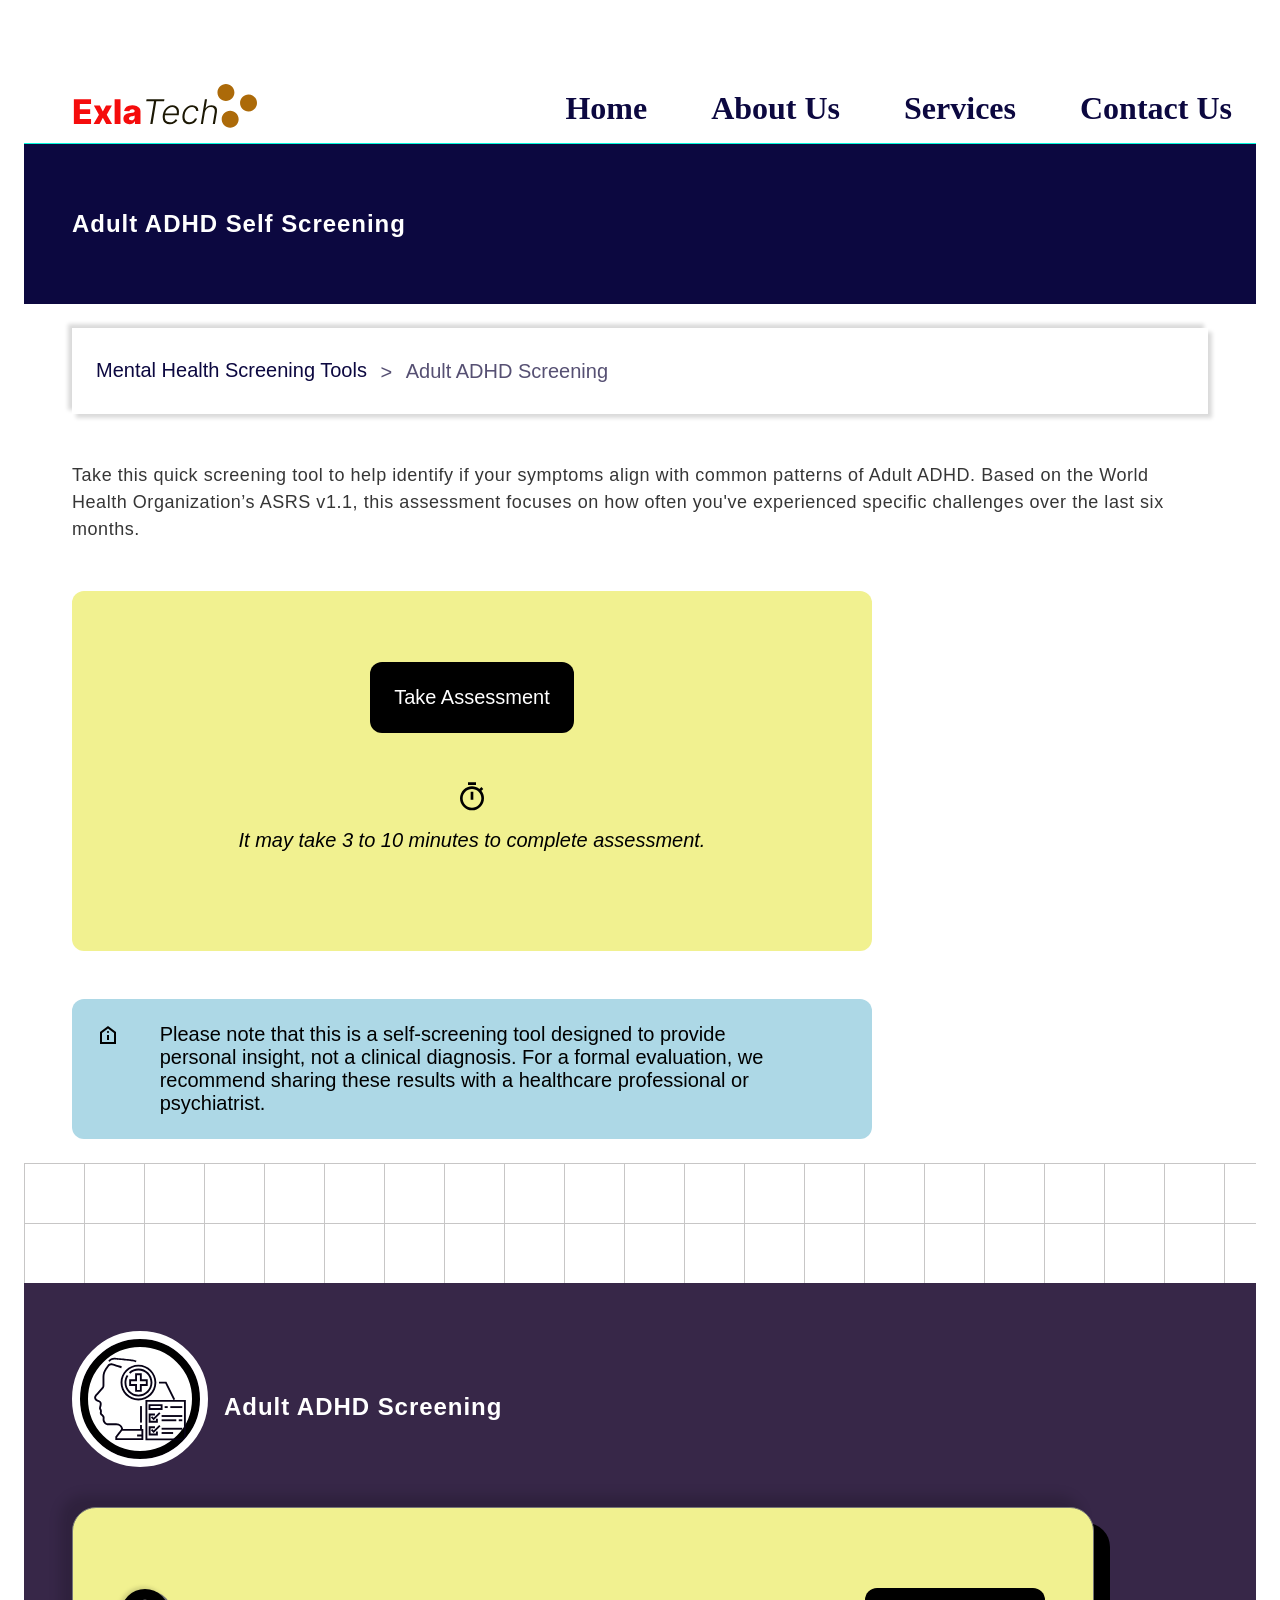
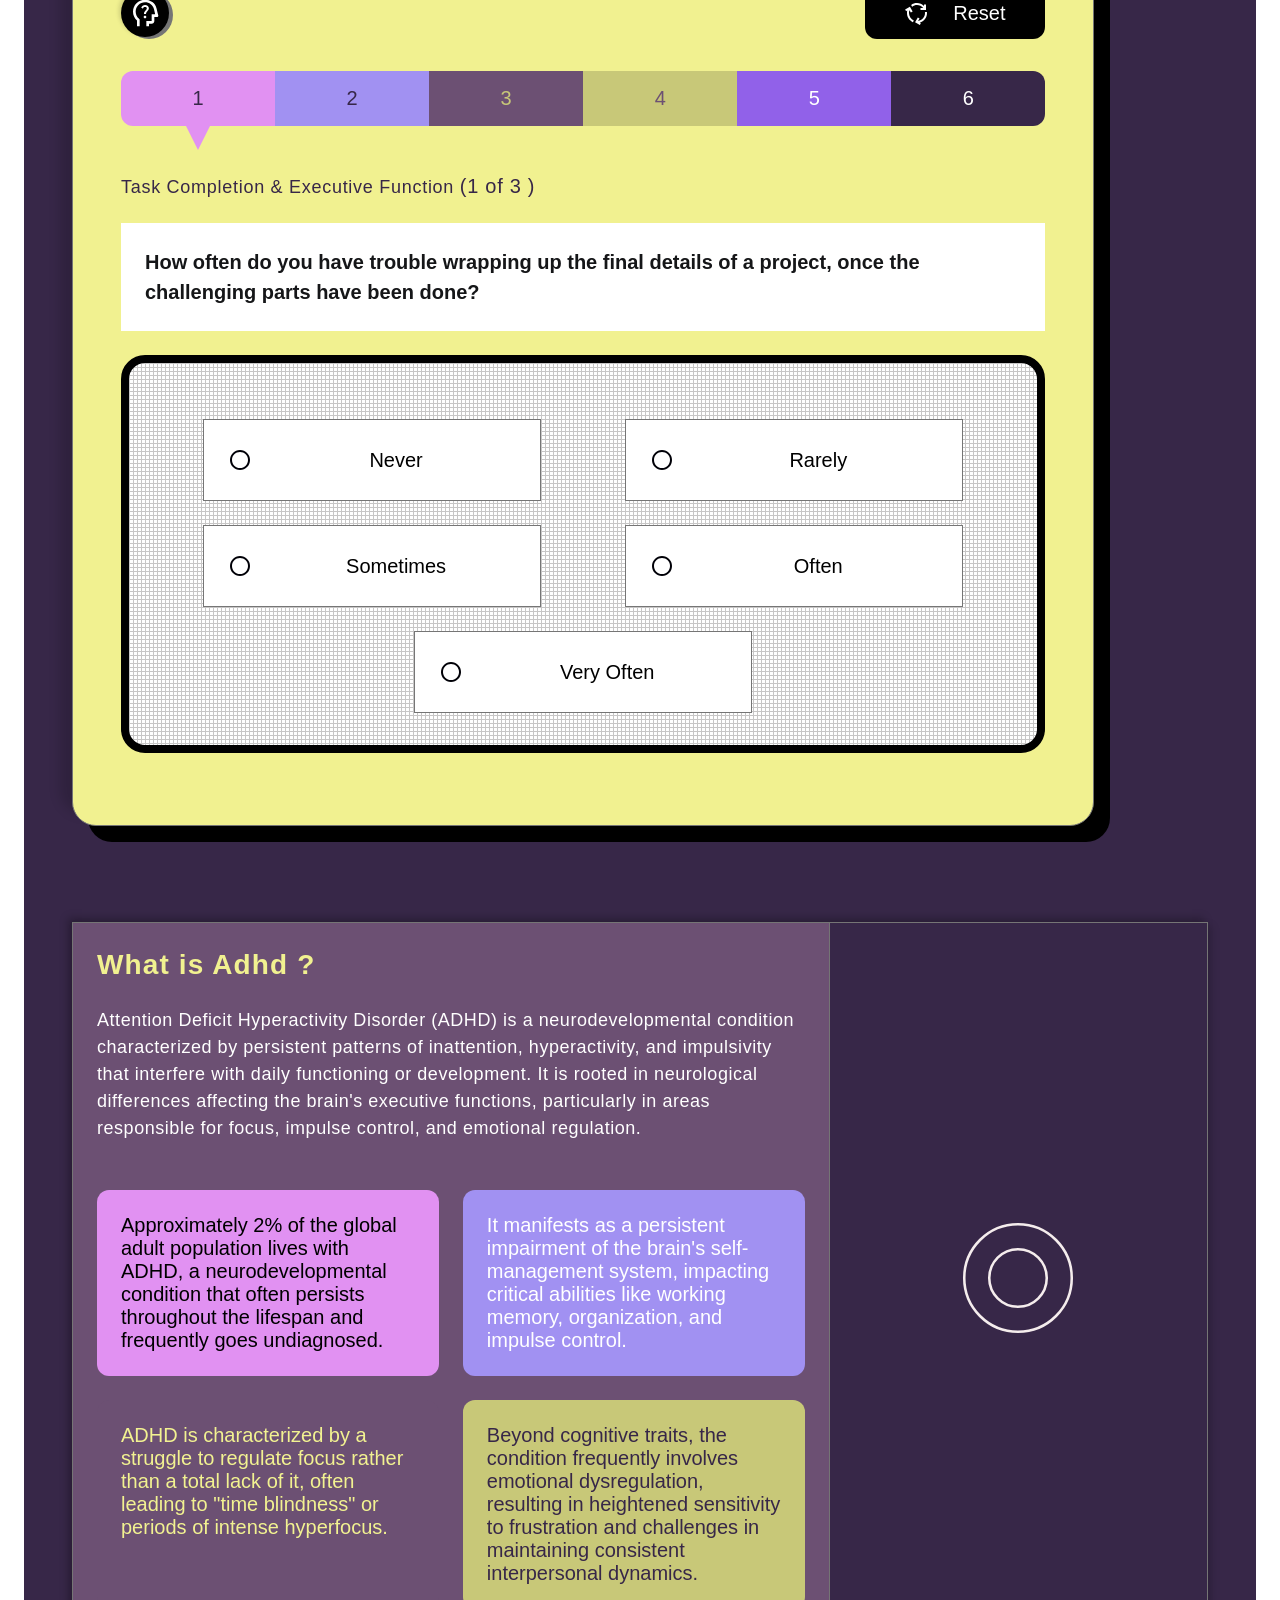
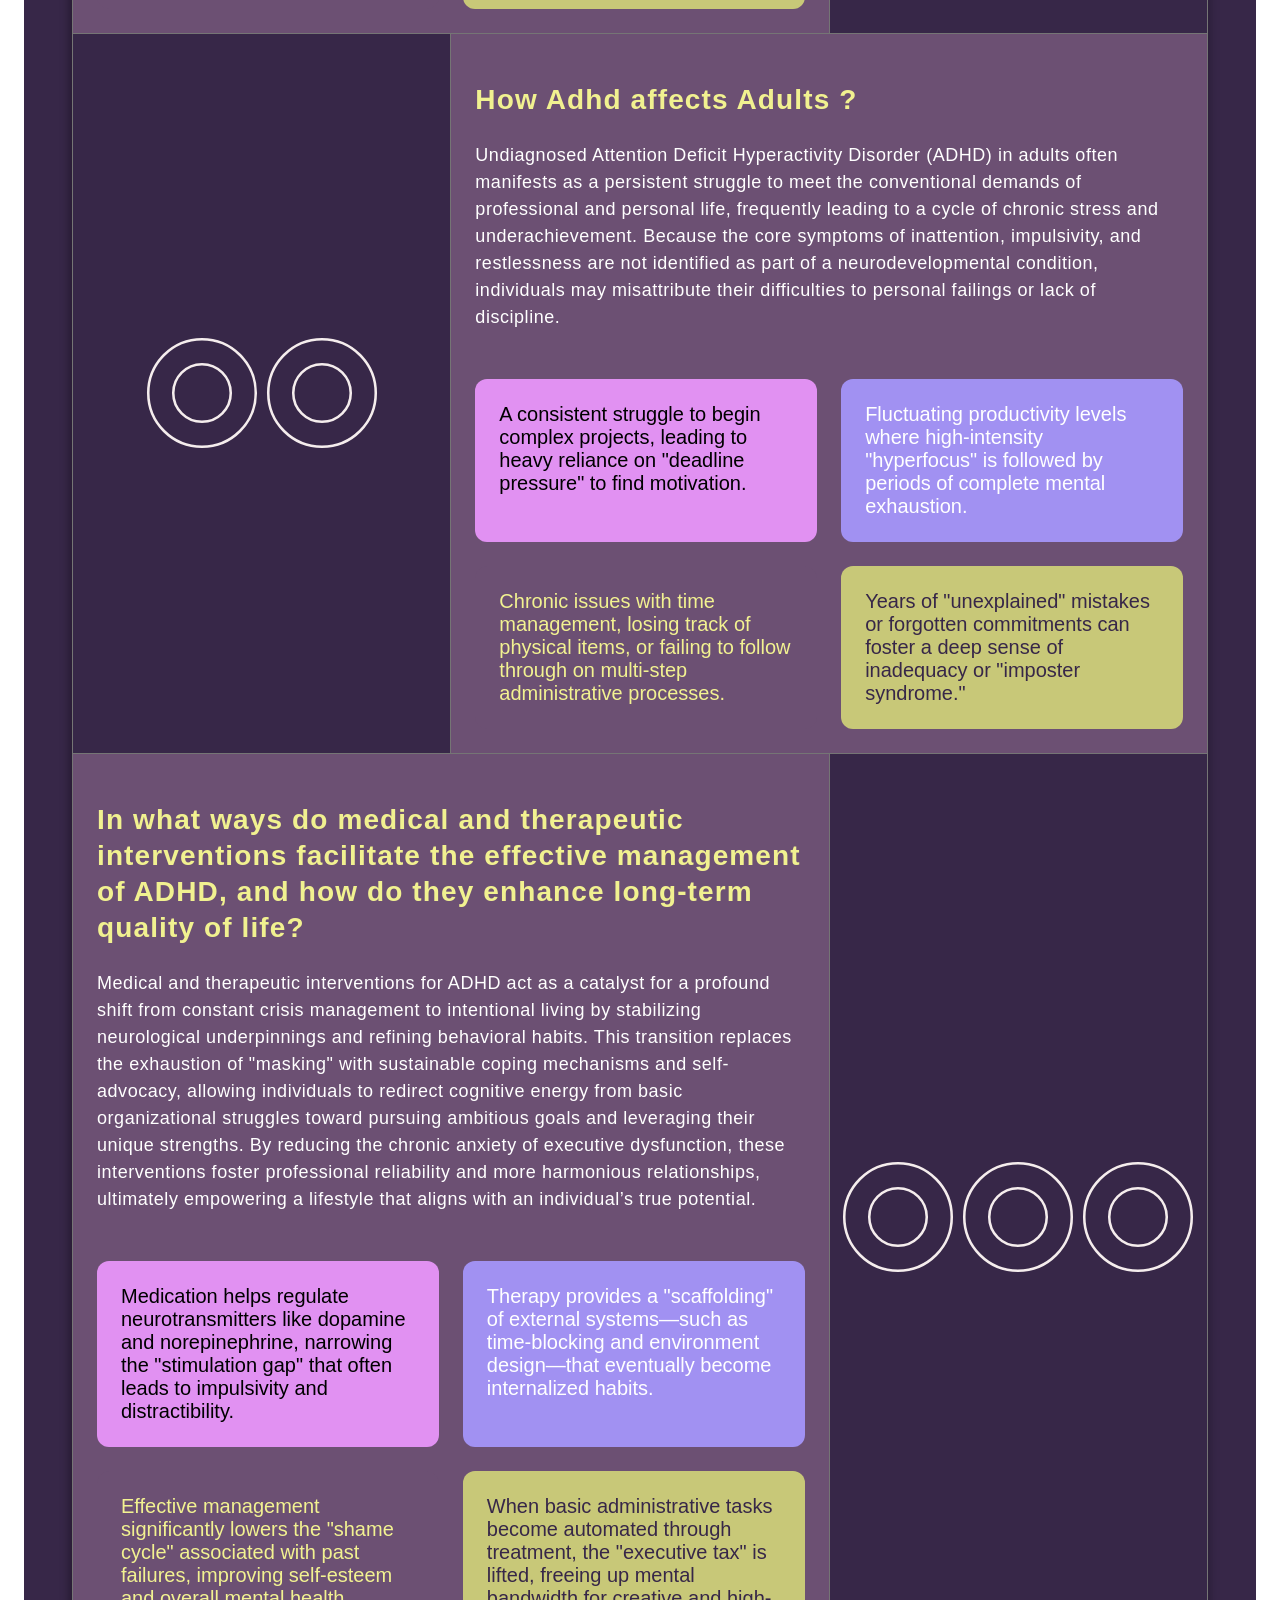
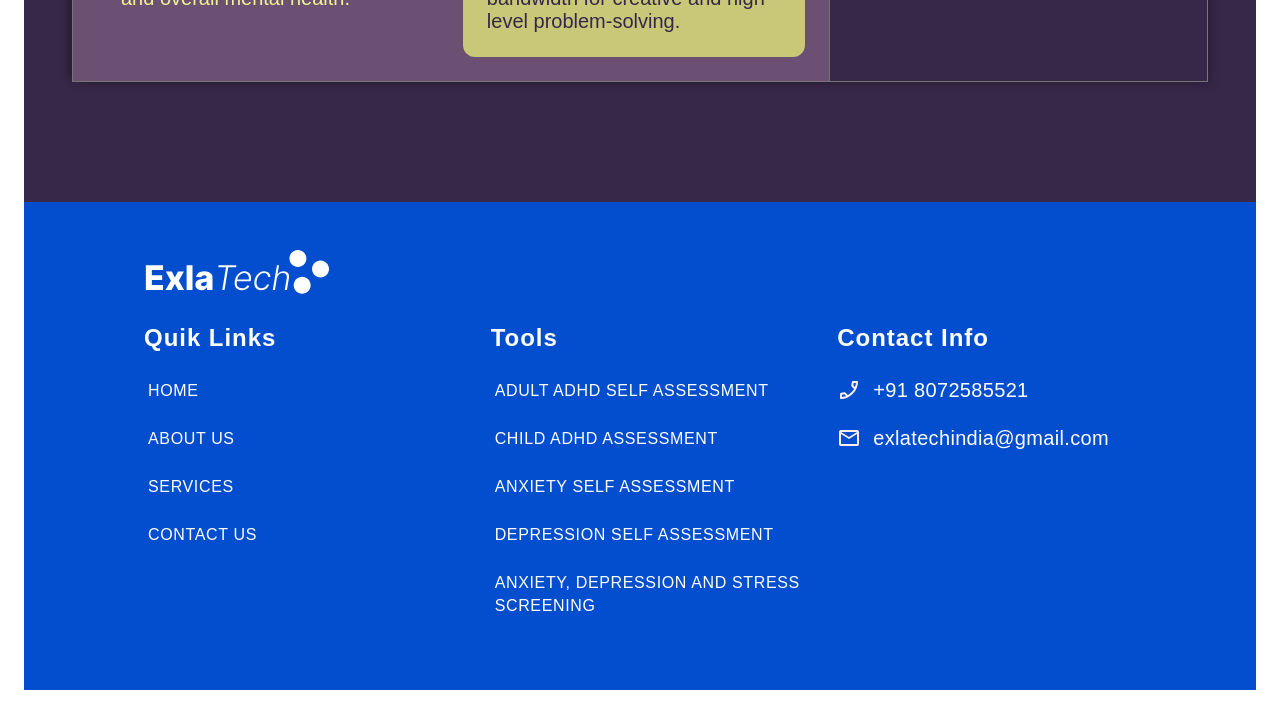
==== adhdselfscreening.html @ 562692af "changes" ====
<html>

<head>

  <meta name="viewport" content="width=device-width, initial-scale=1.0"> 
  <link rel="icon" type="image/png" href="assets/images/fav_icon_site.png">


  <title> ExlaTech | Adult ADHD Self Screening </title>

    <meta name ="description" content="Take this quick screening tool to help identify if your symptoms align with common patterns of Adult ADHD. Based on the World Health Organization’s ASRS v1.1, this assessment focuses on how often you've experienced specific challenges over the last six months." />
    

    





  <link rel="preconnect" href="https://fonts.googleapis.com">
<link rel="preconnect" href="https://fonts.gstatic.com" crossorigin>
<link href="https://fonts.googleapis.com/css2?family=Anek+Tamil:wdth,wght@75,100..800&&family=Playfair+Display+SC:ital,wght@0,400;0,700;0,900;1,400;1,700;1,900&family=Playfair+Display:ital,wght@0,400..900;1,400..900&display=swap" rel="stylesheet">


   <link rel="stylesheet" href="assets/css/colors.css" />

   <link rel="stylesheet" href="assets/css/decorations.css" />


   <link rel="stylesheet" href="assets/css/layout.css" />
   <link rel="stylesheet" href="assets/css/ctagrid.css" />

   
   <link rel="stylesheet" href="assets/css/typography.css" />
   <link rel="stylesheet" href="assets/css/buttons.css"/>
      <link rel="stylesheet" href="assets/css/spacing.css"/>
    
            <link rel="stylesheet" href="assets/css/quiztool.css"/>

            <link rel="stylesheet" href="assets/css/quizformfields.css"/>

            <link rel="stylesheet" href="assets/css/quizform_scale_theme1.css"/>

            

   <link rel="stylesheet" href="assets/css/normalize.css"/>
   <link rel="stylesheet" href="assets/css/transitions.css"/>
   <link rel="stylesheet" href="assets/css/nav.css"/>
 <link rel="stylesheet" href="assets/css/footerwebservices.css"/>
   <link rel="stylesheet" href="assets/css/index.css"/>



</head>
<body>

     <header class="nav-bar-wrapper"> 
      <!-- <span class="site-logo-icon" > <img src="assets/images/logo.png" /> </span> -->

      <a class="site-logo-text" style="margin-left: 24px;" href="index.html"> <img src="assets/images/logo_image.svg"/> </a>

      <div class="spacer"></div>
      
      <nav style="display: inline-block;" >  
        
        <div class="destop-menu-wrapper">
            
          <ul class="desktop-menu" >
            <li><a class="" href="index.html#hero-section">  Home</a></li>
            <li><a class="" href="index.html#aboutus-section"> About Us </a></li>
            <li><a class="" href="index.html#services-section"> Services </a></li>

            <li><a class="" href="contact.html#contact-page-information-section"> Contact Us </a></li>



  

       </div>

       <div class="mobile-hamburger-button">
           <!-- <span class="materials-icon-outlined"> menu </span> -->

           <div class="mobile-menu-icon">
           <span class="mobile-menu-line-1 mobile-menu-lines"> </span>
           <span class="mobile-menu-line-2 mobile-menu-lines"> </span>
           <span class="mobile-menu-line-3 mobile-menu-lines"> </span>
           </div>

       </div>

        

       

       <div class="mobile-menu-wrapper">
        <ul class="mobile-menu-list"> 
            <li class="mobile-menu-list-item"> <a class="mobile-menu-link mobile-link-button" href="index.html#hero-section"> Home </a>  </li>
            <li class="mobile-menu-list-item"><a class="mobile-menu-link mobile-link-button" href="index.html#aboutus-section"> About Us </a></li>
            <li class="mobile-menu-list-item"><a class="mobile-menu-link mobile-link-button" href="index.html#services-section"> Services </a> </li>
          

            <li class="mobile-menu-list-item"><a class="mobile-menu-link mobile-link-button" href="contact.html#contact-page-information-section"> Contact Us </a></li>




        </ul>
     </div>


        
      
      </nav>
    
    </header>

       <section class="company-title-section">


     </section>

    
     <section class="taxtool-information-section">

        <div class="screening-title-container">

                           <h4 class="light-primary-font">Adult ADHD Self Screening  </h4>


        </div>
      
        <main class="screening-container-pre-section">

        <div class="section-container">

        <div class="">




          <div class="screening-title-breadcrumb-wrapper">
                 <a class="bread-crumb-link" href="mentalhealthscreeningtools.html"> Mental Health Screening Tools </a>   <span class="bread-crumb-active-page"> Adult ADHD Screening </span>
          </div>


           


           <div class="mtop-48">

               <p class="mtop-24">
                  
                  Take this quick screening tool to help identify if your symptoms align with common patterns of Adult ADHD. Based on the World Health Organization’s ASRS v1.1, this assessment focuses on how often you've experienced specific challenges over the last six months.   
                
                </p>
                
           </div>


           <div class="mtop-48">
                
            <div class="screening-take-test-wrapper">
              
              <div class="screening-take-test-wrapper-inner"> 
                <a href="#screeing-container" class="screening-take-test-btn-wrapper">
                      <span class=""> Take Assessment</span>
                </a>



                <div class="mtop-24 screening-take-test-timing-information">
                       <span class="flex-icon"> <img src="assets/images/icons/timer-icon.svg" /> </span>
                       
                       <span class="flex-content"> It may take 3 to 10 minutes to complete assessment.</span>
                </div>

                </div>
                   
            </div>



            <div class="screening-take-test-information-wrapper mtop-48">

                     <span class="flex-icon"> <img src="assets/images/icons/help-clinic-dark.svg" /> </span>
                       
                       <span class="flex-content">  Please note that this is a self-screening tool designed to provide personal insight, not a clinical diagnosis. For a formal evaluation, we recommend sharing these results with a healthcare professional or psychiatrist.</span>

                
            </div>

           


            


                  
           </div>

          

    

            


        </div>

            

         
          </div>

          

        </main>


        

        <main class="screening-seperator-section">
          
        </main>


           <main class="screening-container-sub-section" id="screeing-container">

           

        <div class="section-container" ">

           <aside class="screening-title-flex-box" style="position: relative;">


              <div class="screening-title-icon-wrap">

               <img src="assets/images/icons/mental_health_awareness.svg" /> 

            </div>
            <h4 class="light-primary-font mtop-24"> Adult ADHD Screening</h4>


            <div class="screening-title-image-balancer"> 

                <img src="assets/images/icons/peace-of-mind.svg" /> 
            </div>

           </aside>

              <div id="adhdassessement">
             
              </div>

              </div>

            </main>

            <div class="section-container">

            
               <article class="mtop-48 faq-section-wrapper">

          <div class="faq-section">




           <h3> What is Adhd ?</h3>

           <p class="mtop-24">  Attention Deficit Hyperactivity Disorder (ADHD) is a neurodevelopmental condition characterized by persistent patterns of inattention, hyperactivity, and impulsivity that interfere with daily functioning or development. It is rooted in neurological differences affecting the brain's executive functions, particularly in areas responsible for focus, impulse control, and emotional regulation.  </p>
       
          

             <div class="screening-test-information-highlights">


               <div class="screening-test-information-highlights-column screening-test-information-highlights-column-1">

                

                 <span class="flex-pre">
                       Approximately 2% of the global adult population lives with ADHD, a neurodevelopmental condition that often persists throughout the lifespan and frequently goes undiagnosed.
                 </span>
                 
               </div>

                <div class="screening-test-information-highlights-column screening-test-information-highlights-column-2">

                  

                 <span class="flex-pre">
                       It manifests as a persistent impairment of the brain's self-management system, impacting critical abilities like working memory, organization, and impulse control.
                 </span>
                 
               </div>

                <div class="screening-test-information-highlights-column screening-test-information-highlights-column-3">

                   

                 <span class="flex-pre">
                       ADHD is characterized by a struggle to regulate focus rather than a total lack of it, often leading to "time blindness" or periods of intense hyperfocus.
                 </span>
                 
               </div>
                <div class="screening-test-information-highlights-column screening-test-information-highlights-column-4">
                 

                 <span class="flex-pre">
                       Beyond cognitive traits, the condition frequently involves emotional dysregulation, resulting in heightened sensitivity to frustration and challenges in maintaining consistent interpersonal dynamics.
                 </span>
                 
               </div>
                             
                           
                      
            </div>

           </div>

           <div class="faq-section-space">

                 <div class="faq-space-image-wrap"> 

                       <img src="assets/images/icons/peace-of-mind.svg" /> 
                   </div>

           </div>
           <div class="faq-section-space">
                    <div class="faq-space-image-wrap"> 

                       <img src="assets/images/icons/peace-of-mind.svg" /> 
                   </div>
                   <div class="faq-space-image-wrap"> 

                       <img src="assets/images/icons/peace-of-mind.svg" /> 
                   </div>
           </div>

           <div class=" faq-section">


           <h3 class="mtop-24"> How Adhd affects Adults ?</h3>
           <p class="mtop-24">  Undiagnosed Attention Deficit Hyperactivity Disorder (ADHD) in adults often manifests as a persistent struggle to meet the conventional demands of professional and personal life, frequently leading to a cycle of chronic stress and underachievement. Because the core symptoms of inattention, impulsivity, and restlessness are not identified as part of a neurodevelopmental condition, individuals may misattribute their difficulties to personal failings or lack of discipline. </p>
           
          
          
                        <div class="screening-test-information-highlights">


               <div class="screening-test-information-highlights-column screening-test-information-highlights-column-1">

                

                 <span class="flex-pre">
                       A consistent struggle to begin complex projects, leading to heavy reliance on "deadline pressure" to find motivation.
                 </span>
                 
               </div>

                <div class="screening-test-information-highlights-column screening-test-information-highlights-column-2">

                  

                 <span class="flex-pre">
                      Fluctuating productivity levels where high-intensity "hyperfocus" is followed by periods of complete mental exhaustion.
                 </span>
                 
               </div>

                <div class="screening-test-information-highlights-column screening-test-information-highlights-column-3">

                  

                 <span class="flex-pre">
                      Chronic issues with time management, losing track of physical items, or failing to follow through on multi-step administrative processes.
                 </span>
                 
               </div>
                <div class="screening-test-information-highlights-column screening-test-information-highlights-column-4">
                   

                 <span class="flex-pre">
                       Years of "unexplained" mistakes or forgotten commitments can foster a deep sense of inadequacy or "imposter syndrome."
                 </span>
                 
               </div>
                             
                           
                      
            </div>

          
          
          </div>
           
           

           <div class="faq-section">

           <h3 class="mtop-24"> In what ways do medical and therapeutic interventions facilitate the effective management of ADHD, and how do they enhance long-term quality of life?

           </h3>
           <p class="mtop-24">
                   Medical and therapeutic interventions for ADHD act as a catalyst for a profound shift from constant crisis management to intentional living by stabilizing neurological underpinnings and refining behavioral habits. This transition replaces the exhaustion of "masking" with sustainable coping mechanisms and self-advocacy, allowing individuals to redirect cognitive energy from basic organizational struggles toward pursuing ambitious goals and leveraging their unique strengths. By reducing the chronic anxiety of executive dysfunction, these interventions foster professional reliability and more harmonious relationships, ultimately empowering a lifestyle that aligns with an individual’s true potential.            
            </p>

                      <div class="screening-test-information-highlights">


               <div class="screening-test-information-highlights-column screening-test-information-highlights-column-1">

                

                 <span class="flex-pre">
                    Medication helps regulate neurotransmitters like dopamine and norepinephrine, narrowing the "stimulation gap" that often leads to impulsivity and distractibility.                 </span>
                 
               </div>

                <div class="screening-test-information-highlights-column screening-test-information-highlights-column-2">

                  

                 <span class="flex-pre">

                        Therapy provides a "scaffolding" of external systems—such as time-blocking and environment design—that eventually become internalized habits.                 </span>
                 
               </div>

                <div class="screening-test-information-highlights-column screening-test-information-highlights-column-3">

                  

                 <span class="flex-pre">
                       Effective management significantly lowers the "shame cycle" associated with past failures, improving self-esteem and overall mental health.                 </span>
                 
               </div>
                <div class="screening-test-information-highlights-column screening-test-information-highlights-column-4">
                   

                 <span class="flex-pre">

                       When basic administrative tasks become automated through treatment, the "executive tax" is lifted, freeing up mental bandwidth for creative and high-level problem-solving.             
                      
                </span>
                 
               </div>
                             
                           
                      
            </div>
           

           </div>

           <div class="faq-section-space">

              <div class="faq-space-image-wrap"> 

                       <img src="assets/images/icons/peace-of-mind.svg" /> 
                   </div>
                   <div class="faq-space-image-wrap"> 

                       <img src="assets/images/icons/peace-of-mind.svg" /> 
                   </div>
                   <div class="faq-space-image-wrap"> 

                       <img src="assets/images/icons/peace-of-mind.svg" /> 
                   </div>
            
              </div>

          </article>

                      </div>

             

     </section>

       

       <script src="{{ mix('/js/taxtools/businessassessment/businessassessment.js') }}" ></script>


        </div>

  <footer class="footer-section footer-web-services">


        <div class="section-container">

                   <a class="footer-logo-text" style="margin-left: 24px;" href="index.html"> <img src="assets/images/logo_image_light.svg"/> </a>


          <div class="footer-row">
               <div class="footer-column footer-column-menu">


                 <div class="mtop-24">
                   <h4>Quik Links</h4>

                   <li class="footer-menu-item"> <a href="index.html#hero-section"> Home </a></li>
                   <li class="footer-menu-item"> <a href="index.html#aboutus-section"> About Us </a></li>
                  
                    <li class="footer-menu-item" > <a href="index.html#services-section">Services</a></li>
                    <li class="footer-menu-item" > <a href="contact.html#contact-page-information-section"> Contact Us </a></li>

                   <li class="footer-menu-item" > <a href=""> 
                     </a></li>

                   </div>

                   

               </div>
               <div class="footer-column footer-column-menu ">

                  <div class="mtop-24">
                   <h4>Tools</h4>

                   <li class="footer-menu-item"> <a href="adhdselfscreening.html"> Adult Adhd Self Assessment </a></li>
                  <li class="footer-menu-item"> <a href="childadhdassessment.html"> Child ADHD Assessment </a></li>

                    <li class="footer-menu-item" > <a href="anxietyselfscreening.html"> Anxiety Self Assessment</a></li>
                    <li class="footer-menu-item" > <a href="depressionselfscreening.html"> Depression Self Assessment </a></li>

                    <li class="footer-menu-item" > <a href="anxiety_depression_stress_screening.html"> Anxiety, Depression and Stress Screening </a></li>

                    

                   <li class="footer-menu-item" > <a href=""> 
                     </a></li>

                   </div>
               </div>
               <div class="footer-column">

                  <div class="mtop-24 contact-info-card  "> 

                      <h4 class="contact-info-title light-primary-font">Contact Info </h4>

                      <div class="mtop-24">
                       <li class="footer-contact-info-list"> 

                         <span style="width: 24px;height: 24px;"> <img src="assets/images/icons/footerphoneicon.svg" /> </span> <span> +91 8072585521 </span>

                       </li>
                       <li class="footer-contact-info-list mtop-24"> 

                        <span style="width: 24px;height: 24px;"> <img src="assets/images/icons/footercontacticon.svg" /> </span> <span> exlatechindia@gmail.com </span>

                       </li>
                   </div>



                   </div>
                
               </div>
            </div>
          </div>

        

      </footer>
  </body>


<script src="assets/js/d3.v7.min.js"> </script>
<script src="assets/js/flubber.min.js"> </script>


<script src="assets/js/anime.js"> </script>

<!-- <script src="assets/js/connector.js"> </script> -->


<script src="assets/js/scrolling.js"> </script>

<script src="assets/js/nav.js"> </script>

<script src="assets/js/companypage.js"> </script>

<script src="assets/js/adhdassessement.js" ></script>


 <script src="assets/js/jspdf2022.umd.min.js" >

   </script>

    <script src="assets/js/jspdf.plugin.autotable.min.js" >

   </script>



<script src="assets/js/screeningreport_adhd.js"> </script>

</html>
---- assets/css/colors.css ----
.primary-bg
{

    background-color:#B7601E;
    background-color:#fa0905;


}
.primary-font
{

    color:#0C0840; 




}

.secondary-bg
{
    background-color: #05fa52;
}
.secondary-font
{
    color: #05fa52;
}

.secondary-gray-font
{
    color:#555555;
    
}

.bgcolor-3
{
    background-color: #fa05ec;
}

.bgcolor-4
{
    background-color: #05fadd;
}
.bgcolor-4
{
    background-color: #e705fa;
}
.secondary-font
{
    color: #05fa52;
}

.dark-primary-bg
{
    background-color: #01000e;
}

.dark-secondary-bg
{
    background-color: #08080c;
}
.dark-secondary-font
{
   color: #08080c;
}



.primary-shade-1-bg
{
    background-color:#1c139d;

}
.primary-shade-1-font
{
    color:#1c139d;

}
.primary-shade-2-bg
{
   background-color:#2217bf ;
}
.primary-shade-2-font
{
   color:#2217bf ;
}
.primary-shade-3-bg
{
   background-color:#281be1 ;
}
.primary-shade-3-font
{
   color:#281be1 ;
}
.light-primary-bg
{
    background-color: #fff;
}
.light-primary-font
{
    color: #fff;
}

.light-secondary-font
{
    color:#eae2b8;
}

.light-secondary-bg
{
    background-color:#bfab77;
}

.primary-grey-font
{
    color: #5b5b61;
}

.secondary-grey-font
{
    color: #ababac;
}

.accent-bg
{
    background-color: #F0BD17;
        background-color: #403708;

}
.accent-font
{
    color:#F0BD17;
        color:#403708;

}

.grey-border
{
    border: 1px solid #808080;
}

.brick-border
{
    border:1px solid #E05E3D;
    
}

.grey-divider
{
    width: 100%;
    height: 1px;
    background-color: #808080;
}
---- assets/css/decorations.css ----
.hero-background
{


background-image: url(../images/patterns/hero_bg_pattern_2.png);

  background-repeat: repeat;

  background-size: 32px 32px;

  

}

.hero-background-light
{

  background-image: url(../images/patterns/hero_bg_pattern_light.png);

  background-repeat: repeat;

  background-size: 32px 32px;

}
.hero-background-white
{

  background-image: url(../images/patterns/hero_bg_pattern_white_2.png);

  background-repeat: repeat;

  background-size: 32px 32px;

}
.hero-background-dark
{

  background-image: url(../images/patterns/hero_bg_pattern_dark.png);

  background-repeat: repeat;

  background-size: 32px 32px;

}
.hero-background-grid-light
{
  background-image: linear-gradient(to right, #e0e0e0 1px, transparent 1px),
     linear-gradient(to bottom, #e0e0e0 1px, transparent 1px);

      background-image: linear-gradient(to right, #c7c6c6 1px, transparent 1px),
     linear-gradient(to bottom, #c7c6c6 1px, transparent 1px);

     background-size: 60px 20px;

}
.hero-background-grid-accent
{
  background-image: linear-gradient(to right, #e0e0e0 1px, transparent 1px),
     linear-gradient(to bottom, #e0e0e0 1px, transparent 1px);

}

.hero-section-left-part::before
{

  content: "";
  top:0px;
  left: 0px;
  width: 48px;
  height: 36px;
  background-color: #2217bf;
  position: absolute;
  display: none;
}
.hero-section-left-part::after
{

  content: "";
  bottom:0px;
  left: 0px;
  width: 48px;
  height: 36px;
  background-color: #2217bf;
    position: absolute;
      display: none;


}

.about-section-top::after
{
  content: "";
  top:0px;
  right: 0px;
  
  width: 120px;
  height: 100%;
  background-color: #1c139d;
    position: absolute;

    display: none;

}

.about-section-bottom::after
{
  content: "";
  top:0px;
  left: 0px;
  
  width: 40px;
  height: 100%;
  background-color: #b6da16;
    position: absolute;
    display: none;

}

.about-section .title-point
{
  /* display: inline-block;
  background-color: #2217bf;
  width: 24px;
  height: 24px;
  border-radius: 50%;
  margin-right:  12px; */


}

.about-section-title
{
  /* display: inline-block;
  background-color: #fff;
  color:#2217bf;
  padding: 12px; */

}

.service-section-list-row-middle-decoration
{
  /* width: 12px;
  background-color: #2217bf;

  
  width:180px;
  height:180px;

  border-radius: 6px;
  position: relative; */
  padding: 12px;

  background-color: #fff;
  border-radius: 12px;

  display: flex;
  justify-content: center;
  align-items: center;

  flex-wrap: wrap;

  border: 2px solid #2217bf;

  box-shadow: 0px 0px 0px 0px  #2217bf;

  transition: all cubic-bezier(0.075, 0.82, 0.165, 1) 1s;


  

}

.service-section-list-row-middle-decoration.trigger-box-shadow-reveal

{

    box-shadow: 8px 8px 0px 0px  #2217bf;

}

.service-section-list-row-middle-decoration::after
{
  /* content: "";
  width: 100%;
  height: 8px;
  background-color: #96b13f;
  position: absolute;
  top:50%;
  left:0px;
  transform: translate(0,-50%); */

  
}

.decoration-ball-tax
{
  background-color: #2217bf;
  width: 80px;
  height: 80px;
  border-radius: 50%;
  top:50%;
  right:24px;
  transform: translate(0,-50%);
  position: absolute;
}

.decoration-ball-accounting
{
  background-color: #2217bf;
  width: 80px;
  height: 80px;
  border-radius: 50%;
  top:50%;
  left:24px;
  transform: translate(0,-50%);
  position: absolute;

  width: 320px;
  height: 400px;
  background-color: #fff;
  border: 1px solid #2217bf;
  box-shadow: 12px 12px 0 0 #000;
  border-radius: 6px;
}

.decoration-card-accounting
{
  /* background-color: #2217bf;
  width: 80px;
  height: 80px; */
  border-radius: 50%;
  top:50%;
  left:24px;
  transform: translate(0,-50%);
  position: absolute;

  width: 320px;
  height: 400px;

  background-color: #2217bf;
  border: 1px solid #2217bf;
  box-shadow: 0px 0px 0 0 #000 ;
  border-radius: 6px;

    padding: 12px;

    transition: box-shadow cubic-bezier(0.075, 0.82, 0.165, 1) 1s;

}

.decoration-card-accounting.trigger-box-shadow-reveal

{

  box-shadow: 12px 12px 0 0 #000 ;

}

.decoration-card-list-item
{
  font-size: 18px;
  font-weight: bold;


  padding: 8px 0px;

  border-bottom: 2px solid #b6da16;
}

.decoration-card-list-item:last-of-type
{

  border-bottom: 0px;
}


.decoration-card-tax
{
  
  border-radius: 50%;
  top:50%;
  right:24px;
  transform: translate(0,-50%);
  position: absolute;

  width: 320px;
  height: auto;
  background-color: #fff;
  border: 1px solid #2217bf;
  box-shadow: 0px 0px 0 0 #000;
  border-radius: 6px;

  padding: 12px;
   transition: box-shadow cubic-bezier(0.075, 0.82, 0.165, 1) 1s;

}

.decoration-card-tax.trigger-box-shadow-reveal

{

  box-shadow: 12px 12px 0 0 #000 ;

}

.services-section-tax
{
  position: relative;
}

.services-section-tax .section-container
{
  position: relative;
}

.services-section-tax .decoration-ball-small

{
 content: '';
  background-color: #2217bf;
  width: 48px;
  height: 48px;
  border-radius: 50%;
  top:0px;
  left:120px;
  transform: translate(0,0%);
  position: absolute;

}

.services-section-accounting
{
  position: relative;
}

.services-section-accounting .section-container
{
  position: relative;
}

.services-section-accounting .decoration-ball-small

{
 content: '';
  background-color: #2217bf;
  width: 48px;
  height: 48px;
  border-radius: 50%;
  top:0px;
  right:120px;
  transform: translate(0,0%);
  position: absolute;

}

@media (max-width:1260px)  { 


.services-section-accounting .decoration-ball-small

{
  right: 48px;
}

.services-section-tax .decoration-ball-small

{
  left: 48px;
}

}

@media (max-width:720px)  { 


  .hero-section-left-part::before
{

          top: 0px;
        left: 100%;
        width: calc(100% - 36px);
        height: 18px;
        transform: translate(-100%, 0);
 
}
.hero-section-left-part::after
{

  
  left: 0px;
  width: 48px;
  height: 18px;
 

}

  .about-section-top::after
{
  content: "";
  top:0px;
  right: 0px;
  
  width: 12px;
  height: 100%;
  background-color: #fff;
    position: absolute;

}

.about-section-bottom::after
{
  content: "";
  top:0px;
  left: 0px;
  
  width: 4px;
  height: 100%;
  background-color: #fff;
    position: absolute;

}

.decoration-ball-tax
{
  background-color: #2217bf;
  width: 48px;
  height: 48px;
  border-radius: 50%;
  top:50%;
  right:0px;
  transform: translate(50%,-50%);
  position: absolute;
}

.decoration-ball-accounting
{
  background-color: #2217bf;
  width: 48px;
  height: 48px;
  border-radius: 50%;
  top:50%;
  left:0px;
  transform: translate(-50%,-50%);
  position: absolute;
}



.service-section-list-row-middle-decoration
{
  /* width: 12px;
  background-color: #2217bf;

  height: 120px;

  border-radius: 6px;
  position: relative;

  transform: rotate(90deg);
  transform-origin: center; */
  margin-top: 120px;
  margin-bottom: 120px;

}

.services-section-accounting .decoration-ball-small

{
  display: none;
}

.services-section-tax .decoration-ball-small

{
  display: none;
}

.decoration-card-accounting
{

 position: relative;

 top:0%;
  left:24px;
  transform: translate(0, 0%);

  margin-top: 48px;
}

.decoration-card-tax
{

   position: relative;

 top:0%;
  left:24px;
  transform: translate(0, 0%);

  margin-top: 48px;

}





}
---- assets/css/layout.css ----
body
{
    padding: 24px;
    background-color: #fff;
    box-sizing: border-box;
}
.section-container
{
    padding-left: 48px;
    padding-right: 48px;


}

.hero-section
{

    min-height: 600px;

    margin-top: 120px;

    background-color: #B7601E;
    background-color: #fa0905;

    background-color: #05fadd;
    
    
}

.hero-image
{
    width: 400px;
    height: auto;

   
   
    
    
}





.hero-section-row
{
    display: flex;
    justify-content: flex-start;
     gap:0px;

}

.hero-section-left-part
{
 width: 50%;
 height: 100%;
 min-height: 100%;
 display: flex;
 justify-content: center;
 align-items: center;
 position: relative;
 padding-top: 48px;
 padding-bottom: 48px;

 
}

.hero-section-right-part
{

    width: 50%;
 min-height: 100%;
 display: flex;
 justify-content: center;
 align-items: center;

}


.hero-content-wrapper
{

    width: 480px;
    height: auto;
}

.secondary-section
{

    border-bottom: 8px red solid;

}




.secondary-section-msg-header
{
    font-size: 80px;
    line-height: 110px;
    margin-top: 24px;

    font-weight: normal;
}

.secondary-section-msg-header.highlight-msg-header
{
    color: blue;
    margin-left: 50%;
    
}

.overview-section
{
    background-color: #ddd;
    

    padding-bottom: 0px;
    padding-top: 8px;
}

.overview-section-flex-box
{
    
    display: flex;
    justify-content: flex-start;
    gap:24px;
    flex-wrap: wrap;

    padding-left: 120px;
    padding-right: 120px;
    padding-top: 48px;
    padding-bottom: 48px;

    background-color: #fff;





}

.overview-section-flex-box-item
{
    flex-grow: 1;
    flex-basis: 1;
    flex-shrink: 1;
    padding-top: 120px;
    padding-bottom: 120px;
    border-radius: 12px;
    background-color: #bfab77;

    font-size: 20px;
    line-height: 24px;
    padding-left: 12px;
    text-align: center;
    padding-right: 12px;
    font-weight: bold;
    
}

.about-section
{

    background-color: #0C0840;
    
}
.about-section-top
{
    padding-top: 120px;
    padding-left: 120px;
        padding-right: 120px;


        position: relative;

        display: flex;
        flex-wrap: wrap;


}



.about-section-top-content
{

            width: 50%;

}

.about-section-image-wrapper
{
    width: 50%;

    display: flex;
    justify-content: center;
    align-items: center;
}

.about-section-image-wrapper img

{

    width: 96%;
    height: auto;

}


.about-section-bottom
{
    padding-top: 120px;
    padding-bottom: 120px;
    padding-left: 120px;
        padding-right: 120px;
        width: 100%;
        position: relative;
  overflow: hidden;
}

.about-section-bottom-row
{
    display: flex;
    justify-content: space-between;
    flex-wrap: wrap;
    gap:120px;

    
}
.partner-firm-icon-wrapper
{
    padding: 4px;
    border: 1px dashed #fff;
    border-radius: 50%;
    display: flex;
    justify-content: center;
    align-items: center;

    width: 36px;
    height: 36px;
    margin-bottom: 24px;
}
.partner-firm-icon-wrapper img
{
    width: 24px;
    height: 24px;

    


}

.about-section-bottom-row .partner-box
{
    width: calc(50% - 64px);
       background-color: #0d0d13;

       border:1px solid #fff;


}

.about-section .partner-box-long
{
    text-align: center;
    background-color: #0d0d13;

       border:1px solid #fff;

}

.highlights-section
{
    padding: 60px;
    height: auto;
    width:100%;
    background-image: linear-gradient(to right, #e0e0e0 1px, transparent 1px),
     linear-gradient(to bottom, #e0e0e0 1px, transparent 1px);

     background-size: 40px 40px;

}
.highlights-container
{
    


    /* box-shadow: -120px -120px 25px 0 rgba(255,255,255,0.25), 120px 120px 25px 0 rgba(255,255,255,0.25), 120px -120px 25px 0 rgba(255,255,255,0.25), -120px 120px 25px 0 rgba(255,255,255,0.25) ; */
       /* box-shadow: -60px -60px 0px 0 rgba(120,120,120,1), 60px 60px 0px 0 rgba(120,120,120,1), 60px -60px 0px 0 rgba(120,120,120,1), -60px 60px 0px 0 rgba(120,120,120,1) ; */

    min-height: 240px;
    

    display: flex;
    flex-wrap: wrap;
    justify-content: center;
    gap:60px;
    padding:8px;

    position: relative;


}



.highlights-box
{
   flex-grow: 1;
   flex-shrink: 1;
   flex-basis: 1;
   padding-top: 24px;
   padding-bottom: 24px;

   display: flex;
   align-items: center;

   flex-wrap: wrap;
   gap:24px;


   justify-content: space-between;

   width: 240px;

   text-align: center;

   padding-left: 12px;
   padding-right: 12px;

   text-align: center;


   background-color: #fff;
   color:#1c139d;
           border:2px solid #0b0840;


    /* border:1px solid #E05E3D; */

    box-shadow: 0px 0px 0 0 #0b0840;
    transition: box-shadow cubic-bezier(0.175, 0.885, 0.32, 1.275) 1s;
}

.highlights-box.trigger-box-shadow-reveal
{
    box-shadow: -8px -8px 0 0 #0b0840;

}

.highlights-box-icon-wrapper
{
    width: 100%;
}

.highlights-box-icon
{
    width: 48px;
    height: 48px;
}

.highlights-box-heading
{
    min-height: 6em;
    text-align: center;
    width: 100%;
}


.services-section-tax
{
    padding-top:120px;
    padding-bottom:120px;

    background-color: #eae2b8;

    background-color: #b6da16;

    overflow: hidden;

}
.services-section-accounting
{
    padding-top:120px;
    padding-bottom:120px;

    background-color: #bfab77;

        background-color: #fff;

    overflow: hidden;

}
.services-section-accounting-content-outer-wrapper
{
 position: relative;
 margin-top: 120px;
}
.services-section-tax-content-outer-wrapper
{
 position: relative;
 margin-top: 120px;


}

.services-section-accounting-content
{
    margin-left: auto;
    width: 50%;
}

.services-section-tax-content
{
       width: 50%;
 
}

.services-section-tax-content h1
{
  
}

.services-section-accounting-content .services-headline-part
{
  opacity: 1;
  transition: all cubic-bezier(0.075, 0.82, 0.165, 1) 0.1s ;
    color:#5b5b61 !important;

}
.services-section-tax-content .services-headline-part
{
  opacity: 1;
    transition: all cubic-bezier(0.075, 0.82, 0.165, 1) 0.1s;

  color:#080808 !important;

}

.services-section-accounting-content .services-headline-part.highlighted
{
  color:#2217bf !important;
  opacity: 1;
}

.services-section-tax-content .services-headline-part.highlighted
{
  color:#2217bf !important;
    opacity: 1;

      


}

.services-section-image-row-wrapper
{
  width: 90%;
  max-width: 90%;
  height: auto;

  /* background-color: #4a3dc3; */
}

.services-section-tax .services-section-image-row-wrapper
{
    margin-left: auto;
}

.services-section-image-row
{
    display: flex;
    justify-content: flex-start;
    gap:8px;
    flex-wrap: wrap;
}

.services-section-image-card
{
    width:calc(50% - 20px);



}
.services-section-image-card img
{
 width: 100%;
 height: auto;
}
.services-section-image-card-tax
{
    background-color: #311291;
    /* background: linear-gradient(270deg, #744bbb 0%, #2b1cce 92.3%); */

            /* background: linear-gradient(270deg, #311291 0%, #2b1cce 92.3%);

            background: linear-gradient(270deg, #12043f 0%, #07033b 92.3%); */
/* background: linear-gradient(270deg, #2a2a2b 0%, #66667f 92.3%);  */
        box-shadow:0 0 0 12px #fff;

            background-image: linear-gradient(to right, #12043f 1px, #311291 1px),
                 linear-gradient(to bottom, #12043f 1px, #311291 1px);

    background-size: 12px 12px;


display: flex;
    align-items: center;
    justify-content: center;

}
.services-section-image-card-benefits
{
       background-color: #01000e;
        background: linear-gradient(270deg, #744bbb 0%, #2b1cce 92.3%);
            background: linear-gradient(270deg, #311291 0%, #2b1cce 92.3%);
                        background: linear-gradient(270deg, #12043f 0%, #07033b 92.3%);

   /* background: linear-gradient(270deg, #2a2a2b 0%, #66667f 92.3%); */
        box-shadow:0 0 0 12px #fff;

       display: flex;
    align-items: center;
    justify-content: center;

    flex-wrap: wrap;
    gap:12px;

       background-image: linear-gradient(to right, #fff 1px, #ddd 1px),
                 linear-gradient(to bottom, #fff 1px, #ddd 1px);

                 background: #fff;

    background-size: 12px 12px;

    position: absolute;

    top:120px;
    left: 0px;
     background: #2b1cce;
     background: #fff;

                 color:#2b1cce;

    
}

.services-section-image-card-benefits-accounting
{
       background-color: #01000e;
        background: linear-gradient(270deg, #744bbb 0%, #2b1cce 92.3%);
            background: linear-gradient(270deg, #311291 0%, #2b1cce 92.3%);
                        background: linear-gradient(270deg, #12043f 0%, #07033b 92.3%);

   /* background: linear-gradient(270deg, #2a2a2b 0%, #66667f 92.3%); */
        box-shadow:0 0 0 12px #2b1cce;

       display: flex;
    align-items: center;
    justify-content: center;

    flex-wrap: wrap;
    gap:12px;

       background-image: linear-gradient(to right, #fff 1px, #ddd 1px),
                 linear-gradient(to bottom, #fff 1px, #ddd 1px);

                 background: #2b1cce;

                 color:#fff;

    background-size: 12px 12px;

    position: absolute;

    top:120px;
    right: 0px;

    
}

.image-card-content-wrapper
{
    width: 100%;
    padding: 24px;
}

.tax-benefits-item
{
    margin-top: 48px;
}
.tax-benefits-item:first-of-type
{
    margin-top: 0px;
}

.tax-benefits-item 
{
    font-size: 20px;
    line-height: 24px;
    font-weight: bold;

    position: relative;

    margin-left: 24px;
    vertical-align: middle;

    
    

}

.tax-benefits-item::before
{
 content:'';
 top:50%;
 left: -32px;
 width: 12px;
 height: 12px;
 background-color: #2b1cce;
 position: absolute;
 border-radius: 50%;

 transform: translate(0,-50%);
}



.services-section-image-card-cashflow
{
    background-color: #fff;
        /* background: linear-gradient(270deg, #464547 0%, #88888b 92.3%);

        background: linear-gradient(270deg, #c1bdc5 0%, #bcbcc1 92.3%); */

        box-shadow:0 0 0 12px #fff;

        

      background-image: linear-gradient(to right, #ddd 1px, #fff 1px),
     linear-gradient(to bottom, #ddd 1px, #fff 1px);

     background-size: 20px 20px;



}
.services-section-image-card-accounting
{
    background-color: #311291;
        /* background: linear-gradient(270deg, #464547 0%, #88888b 92.3%); */

                                background: linear-gradient(270deg, #12043f 0%, #07033b 92.3%);

        box-shadow:0 0 0 12px #fff;

        background-image: linear-gradient(to right, #4f22b8 1px, #311291 1px),
     linear-gradient(to bottom, #4f22b8 1px, #311291 1px);

     background-size: 20px 20px;

}


.services-section-acocounting
{
    padding-top:120px;
    padding-bottom:120px;

}
.services-section-accounting-tax-service-list
{
    background-color: #fff;
    padding-top: 120px;
    padding-bottom: 120px;
     background-image: linear-gradient(to right, #e0e0e0 1px, transparent 1px),
     linear-gradient(to bottom, #e0e0e0 1px, transparent 1px);

     background-size: 40px 40px;

     border-top: 2px solid #2217bf;

     transition: all linear 12s ;
}

.services-section-accounting-tax-service-list.highlighted

{
     background-image: linear-gradient(to right, #e0e0e0 1px, transparent 1px),
     linear-gradient(to bottom, #e0e0e0 1px, transparent 1px);

     background-size: 80px 80px;


}

.services-section-list-wrapper
{
    display: flex;
    gap:24px;
    padding:24px;
    flex-wrap: wrap;
   


}

.services-section-list-wrapper.tax

{
    background-color: #dcdbe7;
    border: 2px solid #1c139d;

}

.services-section-list-wrapper.accounting

{
    background-color: #dcdbe7;

    border: 2px solid #1c139d;

    width: calc(66.66% + 0px);

}

.service-section-list-row-last
{
  display: flex;
  justify-content: center;
  flex-wrap: wrap;

   /* background-image: linear-gradient(to right, #e0e0e0 1px, transparent 1px),
     linear-gradient(to bottom, #e0e0e0 1px, transparent 1px); */

     background-size: 40px 40px;
  
}

.service-section-list-row-middle
{
  display: flex;
  justify-content: space-between;
  flex-wrap: wrap;
  align-items: center;

  margin-top:120px !important;
  margin-bottom: 120px !important;
   
  background-color: #96b13f;

  background-color: #9b9bdc;
  padding: 48px 24px;

}
.service-section-list-row-middle .left-part-content
{
    width: 33.33%;

    padding: 24px;

    font-style: italic;
    background-color: #fff;

    font-weight: 300;

}
.service-section-list-row-middle .right-part-content
{
    width: 33.33%;
        padding: 24px;

    font-style: italic;
    background-color: #fff;
    font-weight: 300;

}




.services-section-list-wrapper.tax li 

{
    flex:0 0 calc(33.33% - 24px);

    font-weight: bold;
    color:#0d0d13;
    display: flex;
    justify-content: flex-start;
    align-items: center;
    gap:12px;
    flex-wrap: wrap;


}

.services-section-list-wrapper.tax li .services-section-list-icon

{
    width: 24px;
    height: 24px;
    background-color: #fff;
    border:6px solid  #1c139d;


    /* border-radius: 50%; */
    display: inline-block;

}

.services-section-list-icon img
{

     width: 24px;
     height: 24px;
}
.services-section-list-text
{
    font-weight: bold !important;
}

.services-section-list-wrapper.accounting li 

{
    flex:0 0 calc(50% - 12px);

    color:#0d0d13;
    display: flex;
    justify-content: flex-start;
    align-items: center;
    gap:12px;
    flex-wrap: wrap;


}

.services-section-list-wrapper.accounting li .services-section-list-icon

{
    width: 24px;
    height: 24px;
    background-color: #fff;

    border:6px solid  #1c139d;

    /* border-radius: 50%; */
    display: inline-block;

}

.services-section-list-text
{
    display: block;

    max-width: calc(100% - 40px);

    
}

.cta-button-account_tax-wrapper
{
    display: flex;
    justify-content: center;
    align-items: center;
    flex-wrap: wrap;

    width: calc(30% - 0px);
}

.section-information-general
{

    padding-top: 48px;
    padding-bottom: 48px;
    margin-bottom: 0px;

    display: none;
    
    

}
.section-information-general-row
{
display: flex;
    justify-content: space-around;
    align-items: center;
    flex-wrap: wrap;
}
.cta-content-phone-number
{
    width: 50%;
    padding: 24px;
}
.cta-phone-number-wrapper
{
    width: calc(40% -64px);
        padding: 24px;

}
.section-general-information-title
{
    text-transform: uppercase;
}
.general-info-icon-wrapper
{
    width: 36px;
    height: 36px;
     display: flex;
     justify-content: center;
     align-items: center;
    position: relative;
    transform: scale(1.5);
}
.general-info-icon-wrapper img

{
  width: 24px;
  height: 24px;
  transform: rotate(-90deg);
}
.general-info-icon-wrapper::before
{
    content:"";
    border: 2px dashed #fff;
    position: absolute;

    width: 32px;
    height: 32px;
    z-index: 1;
    top: 0px;
    left: 0px;
    border-radius: 50%;
    

    animation: rotatebordericon  linear 5s  infinite;


}

.ellipse-section
{
    position:relative;
    padding: 6rem 1rem;
    text-align: center;
    background-color: #f9fafb;
    overflow: hidden;

}

.ellipse-section::before
{
    content: "";
    position: absolute;
    left:50%;
    bottom: -40%;
    transform: translateX(-50%);
    width: 140%;
    height: 100%;
    background: #6366f1;
    border-radius: 50%;
    z-index: -1;

}

@keyframes rotatebordericon
{
    from{
        transform: rotate(0deg);
    }
    to{
              transform: rotate(360deg);
  
    }

}
.general-info-call-button
{
    /* background-color: #fff;
    border:2px solid #482D9A;
    outline: 2px solid #fff; */
    display: inline-block;
    padding:12px 24px;

    margin-top:22px;

    max-width: 90%;
}

.section-other-services
{

   padding-bottom: 120px;
   padding-top: 120px;
   overflow: hidden;
     
}

.section-other-services-top
{
background-color: #bfab77;
  padding-top: 120px;
  padding-bottom: 120px;

  border:1px solid #0C0840;
  position: relative;
   
    z-index: 4;

    

}







.section-other-services-top li
{
  
}

.section-other-services-bottom
{
    margin-top: 48px;
background-color: #eae2b8;
  padding-top: 120px;
  padding-bottom: 120px;
}

.section-other-services-row
{
    display: flex;
    justify-content: flex-start;
    gap:0px;

    flex-wrap: wrap;



    width: 80%;
    margin-left: auto;
    margin-right: auto;


}

.section-other-services-row-column
{
  width:50%;

  max-width: 50%;
  overflow: hidden;
}
.section-other-services-row-column.image-container
{
  display: flex;
  justify-content: center;
  align-items: center;
}


.section-other-services-row-column.business-registation-image
{

background-color: #17162b;
background-color: #080716;

background-color: #0C0840;


}

.section-other-services-row-column.business-compliance-image
{
/* background-color: #0C0840; */
background-color: #17162b;
background-color: #080716;
background-color: #0C0840;



}
.section-other-services-row-column.payroll-image
{
background-color: #bbb8ea;


}
.section-other-services-row-column.business-operations-image
{
background-color: #2217bf;

}

.section-other-services-row-column img
{
  width:100%;
  height: auto;
}

.section-other-services-row-column.content
{

     display: flex;
     align-items: center;
     padding: 64px;
    
}
.section-other-services-row-column.content .content-wrapper
{

    min-height: 80%;
    
}

.other-services-list-wrapper
{

}

.other-services-title
{

}

.other-services-list
{

}

.other-services-list-title-text
{

}

.other-services-list-title-icon
{
   display: inline-block; 
   width: 24px;
   height: 24px;
   background-color: blue;
}

.other-services-list-item
{
    margin-top: 24px;

    font-size: 20px;
    line-height: 24px;
    color: #1B1616;
}



.other-services-extra-wrapper
{
    background-color: #281be1;
    padding: 24px;
    margin-top: auto;
    position: relative;
}

.other-services-paragraph
{
        margin-top: 24px;

    color: #ffff;
    font-size: 20px;
    line-height: 24px;
    font-style: italic;
}

.other-services-subsection-divider
{
    width: 100%;
    height: 1px;
    background-color: #fff;
    margin-top:8px;
    margin-bottom:8px;
}

.other-services-list-item-with-underline
{
    padding-top:24px;
    padding-bottom: 24px;
    border-bottom: 1px dotted #000;
}
.other-services-list-item-with-underline-light
{
    padding-top:24px;
    padding-bottom: 24px;
    border-bottom: 1px dotted #fff;
}

.footer-section
{
    padding: 48px;
    padding-bottom: 48px;
    

    min-height: 400px;
    position: relative;
    z-index: 2;
    

}
.footer-row
{
    display: flex;
    flex-wrap: wrap;
    gap:0px;
    justify-content: space-around;
}

.footer-column
{
    width: 33.33%;

        padding-left:24px;


    
}
.footer-column-menu
{
    display: flex;
    justify-content: flex-start;
    

}

.footer-logo-text
{

}

.company-info-card
{
    border: 1px solid #fff;

    color:#fff;
    position: relative;
    box-shadow: 4px 4px 0px 0px rgba(255,255,255,1);

}

.company-info-title
{
    position: absolute;
    z-index: 100;
    top:0px;
    left: 25%;
    
    transform: translate(0,-50%);
    padding:0px 4px;
}

.company-info-card .compnay-info
{

}

.footer-menu-item
{
    line-height: 24px;
    font-size: 18px;
    margin-top: 24px;
}


.contact-info-card
{
    

}

.contact-info-title
{
    
   
    
}
.footer-contact-info-list
{
    display: flex;
    justify-content: flex-start;
    align-items: center;
    gap:12px;
    font-family: 'Inter';

    font-size: 18px;
    line-height: 24px;



  
}




@media (max-width:1260px)  { 


.section-container
 {
    padding-left: 48px;
    padding-right: 48px;
 }

 .about-section-bottom-row .partner-box
{
  width: 100%;
}


}
@media (max-width: 1080px) {
    .hero-section {
        margin-top: 96px;
    }

    body
{
    padding: 0px;
    background-color: #fff;
    box-sizing: border-box;
  }
}

@media (max-width:720px)  { 


    .services-section-image-row-wrapper
{
  width: 100%;
  max-width: 100%;
  height: auto;
  overflow:hidden;
}

.highlights-section
{
    padding: 120px 60px;

    
}


.highlights-container
{
    gap:180px;
     
}

.cta-content-phone-number
{
    width: 100%;
    padding: 24px;
    text-align: center;
}
.cta-phone-number-wrapper
{
    width: 100%;
        padding: 24px;

}
.general-info-icon-wrapper img

{
  
  transform: rotate(0deg);
}

 .section-container
 {
    padding: 12px;
    padding: 12px;
 }

 .hero-section-row
{
    display: flex;
    justify-content: flex-start;
     gap:24px;

     padding: 12px;

     height: auto;

     flex-direction: column;
}

.hero-section-left-part
{
 width: 100%;
 height: auto;
 min-height: 100%;
 /* background-color: #fff; */
 display: flex;
 justify-content: center;
 align-items: center;
 position: relative;

 padding-top:48px;
 padding-bottom: 48px;

 padding-left: 12px;
 padding-right: 12px;

 
}


.hero-section-right-part
{

    width: auto;
 height: 50%;
 display: flex;
 justify-content: center;
 align-items: center;
 max-width: 100%;
 overflow: hidden;

}

 .about-section-top-content
{

            width: calc(100% - 12px);

}
.about-section-image-wrapper

{
               width: calc(100% - 12px);
 
}
.about-section-bottom-row .partner-box
{
    width: 100%;
       


}
.about-section-top
{
    padding-top: 48px;
    padding-left: 12px;
        padding-right: 12px;


        position: relative;

}

.about-section-bottom
{
    /* padding-top: 48px;
    padding-bottom: 48px; */
    padding-left: 12px;
        padding-right: 12px;
        width: 100%;
        position: relative;

}

.about-section-bottom-row
{
    gap:48px;

}


.overview-section-flex-box-item
{
    flex-grow: 1;
   flex-shrink: 1;

    flex-basis: 1;
    padding-top: 48px;
    padding-bottom: 8px;
    background-color: #fff;

    font-size: 20px;
    line-height: 24px;
    padding-left: 12px;
    text-align: center;
    padding-right: 12px;
    font-weight: bold;

    min-width: 0;
    width: 40%;
    
}





.services-section-accounting-content
{
    padding-left: 48px;
    width: 100%;
}

.services-section-tax-content
{
       width: 100%;
     padding-right: 48px;

}
.services-section-image-row
{
    width: 100%;
}


.services-section-image-card 
{
    width: 100%;
}





.services-section-list-wrapper.accounting

{

    width: 100%;

}

.services-section-list-wrapper.tax li 

{
    flex:0 0 100%;

    width: 100%;

    


}
.services-section-list-wrapper.accounting li 

{
    flex:0 0 calc(100% - 12px);


}

.service-section-list-row-middle .left-part-content

{
    width: 100%;
}
.service-section-list-row-middle .right-part-content
{
    width: 100%;

}
.service-section-list-row-middle

{
    justify-content: center;
}


.cta-button-account_tax-wrapper
{
    

    width: 100%;
}

.section-general-information-title
{
    /* line-height: 64px !important; */
}

.section-other-services-top

{
padding-top:0px;
padding-bottom:0px;


}
.section-other-services-bottom

{
padding-top: 0px;

padding-bottom:0px;

}

.section-other-services-row
{
width: 100%;
}

.section-other-services-row-column
{
    width: 100%;
    max-width: 100%;
}

.footer-column
{
    width: 100%;

    margin-top:24px;

        padding-left:0px;


    
}
.footer-column-menu
{
    justify-content: flex-start;


}

.services-section-tax
{
    padding-top:48px;
    padding-bottom:120px;



}
.services-section-accounting
{
    padding-bottom:48px;


}

.section-other-services-row-bottom

{
  flex-direction: column-reverse !important;
}

.other-services-list-content
{
    max-height: 0px;
    overflow: hidden;
}

.highlights-box
{
    min-height: 240px;
}

.services-section-image-card-benefits
{
  
    display: none;

}

.services-section-image-card-benefits-accounting
{
  
    display: none;

}
.secondary-section-msg-header.highlight-msg-header
{
 margin-left: 24px;
}
.secondary-section-msg-header
{
font-size: 64px;
    line-height: 94px;
    margin-top: 24px;
    
}

.footer-section
{
    padding: 12px;
    padding-bottom: 48px;
    

    min-height: 400px;
    position: relative;
    z-index: 2;
    padding-top: 48px;
    

}

.site-logo-text
{
    margin-left: 12px !important;
}

.footer-logo-text
{
    margin-left:0px !important;
}

}
---- assets/css/ctagrid.css ----
.cta-grid-section
{
    padding-top: 24px;
    padding-bottom: 24px;

    padding-left: 120px;
    padding-right: 120px;
    margin-left: auto;
    margin-right: auto;

    display: none;




}

.cta-grid-section-grid-bg
{

  display: grid;
  grid-template-columns: repeat(12, 1fr);

  top:0px;
  left:0px;
  gap:1px;

}

.cta-grid-wrapper
{

    display: grid;

    grid-template-columns: repeat(12, minmax(60px, 1fr));

    grid-auto-flow: dense;
            gap:12px ;

            /* background-color: #707079; */
            padding: 12px;

            border-radius: 12px;
            

}

.cta-grid-colspan-4
{
  grid-column: span 4;

  
}
.cta-grid-colspan-8
{
  grid-column: span 8;
}

.cta-grid-colspan-6
{
  grid-column: span 6;
}
.cta-grid-colspan-6
{
  grid-column: span 6;
}

.cta-grid-colspan-2
{
  grid-column: span 2;
}


/* .cta-icons-container
{
    display: grid;
    grid-template-columns: repeat(2, minmax(60px, 1fr));
    gap: 8px;
} */


.cta-pattern-image-box
{

  position: absolute;
  left: 0px;
  top: 0px;
  width: 100%;
  height: 100%;
  
  background-image: linear-gradient(to right, #e0e0e0 1px, transparent 1px),
     linear-gradient(to bottom, #e0e0e0 1px, transparent 1px);

    background-size: 40px 40px;

    border-radius: 12px;

    border: 24px solid #b6da16;
}

.cta-image-container img
{
  width: 100%;
  height: auto;

  opacity: 0.75;

  background-color: #1c139d;

  border-radius: 12px;

  

}

.cta-benefit-list-container
{
    display: grid;
    grid-template-columns: repeat(2, minmax(180px, 1fr));
    gap: 8px;

    height: 100%;
    padding: 24px;
    border-radius: 12px;
    background-color: #1c139d;

          /* box-shadow: 0px -8px #e9e1e1; */

}

.cta-benefit-list-item
{
  display: flex;
  gap:8px;
  align-items: center;

  grid-column: span 1;
  
}

.cta-benefit-list-item-icon img
{
   width: 24px;
   height: 24px;
}

.cta-message-section
{
    padding:12px;
    background-color: #1c139d;
        border-radius: 12px;

        height: 100%;
        display: flex;
        align-items: center;
        justify-content: center;

      /* box-shadow: 0px 8px #e9e1e1; */
}
.cta-action-section
{
    display: grid;

    grid-template-columns: repeat(12, 1fr);
    gap: 8px;
    
    height: 100%;

   


    
}



.cta-action-message
{
    

    background-color: #1c139d;

        color:#b6da16;

        width: 100%;

        padding: 24px;
        text-align: center;
  grid-column: span 12;

   display: flex;
    justify-content: center;
    align-items: center;
    border-radius: 12px;



}

.cta-action-button-wrapper
{
    display: flex;
    gap: 8px;
            width: 100%;


  align-items: center;
    grid-column: span 12;

    /* background-color: #fff; */


}
.cta-action-icon
{
    border:2px solid #1c139d;

    display: flex;
    justify-content: center;
    align-items: center;

    width: 48px;
    height: 48px;

    border-radius: 50%;
        background-color: #fff;
    border-radius: 12px;


}
.cta-action-icon img
{
    width: 24px;
    height: 24px;
}
.cta-action-button
{
    background-color: #1c139d;
    color:#b6da16;
    padding:12px;
    text-align: center;

    width: calc(100% - 44px) ;
    border-radius: 12px;

    
}


.cta-action-image
{
      grid-column: span 2;
      background-color: #fff;
      height: 100%;
      display: flex;
      justify-content: center;
      align-items: center;

      border:1px solid #fff;

}

.cta-action-image img
{
  width: 150%;
  height: auto;
  max-height: 100%;

}
---- assets/css/typography.css ----
*
{
    font-family: "Inter", sans-serif;
  /* font-family: "Alumni Sans", sans-serif; */
  font-weight: 500;

  font-size:20px;

}

.alumni-sans-font {
  font-family: "Alumni Sans", sans-serif;
  font-optical-sizing: auto;
  font-weight: 500;
  font-style: normal;
}

.primary-serif

{
    font-family: 'Playfair Display';
}

.site-logo-text
{
    font-size: 32px;
    font-weight: bold;
    line-height: 64px;
          font-family: 'Inter' !important;

          letter-spacing: 1.2px;

    

}

.site-logo-text img
{
    max-height: 48px;
    width: auto;
}

.footer-logo-text img
{
    max-height: 48px;
    width: auto;
}

.services-headline-part
{
    display: block;
}



h1, h2,h3,h4,h5,h6
{
    font-weight: bold;
}

p, div, span, li
{
  /* font-weight: normal; */
  
}

h1, .heading-1
{
    font-size: 48px;
    line-height: 60px;
    margin: 0px;
    padding: 0px;
}

h2, .heading-2
{
    font-size: 36px;
    line-height: 44px;
    margin: 0px;
    padding: 0px;
}

h3, .heading-3
{
    font-size: 28px;
    line-height: 36px;
    margin: 0px;
    padding: 0px;
}

h4 , .heading-4
{
    font-size: 24px;
    line-height: 32px;
    margin: 0px;
    padding: 0px;
}

h5 , .heading-5
{
    font-size: 20px;
    line-height: 24px;
    margin: 0px;
    padding: 0px;
}

h5 , .heading-6
{
    font-size: 16px;
    line-height: 20px;
    margin: 0px;
    padding: 0px;
}


p 
{
    font-size: 20px;
    line-height: 24px;
    margin: 0px;
    padding: 0px;

}

body .body-font-big
{
    font-size: 20px;
    line-height: 24px;

}

.body-font-medium
{
    font-size: 18px;
    line-height: 24px;
}

.body-font-small
{
    font-size: 16px;
    line-height: 20px;
}
---- assets/css/buttons.css ----
.hero-button
{
    position: relative;
    min-width: 240px;
    overflow: hidden;

    display: flex;
    justify-content: space-around;

    gap:12px;
    align-items: center;

   
    
    font-size: 20px;
    line-height: 24px;

    font-weight: bold;

    cursor: pointer;
    
    

}
.contact-info-icon-wrapper

{
    /* background-color: #fff;
    padding: 8px; */

        border: 2px solid #fff;
    border-radius: 50%;

}

.hero-button img
{
   width: 32px;
   height: 32px;
}

.hero-button::after
{
    /* content: "";
    width: 24px;
    height: 24px;
    background-color: #5834C4;
    position: absolute;
    left: 0px;
    top:50%;
    transform:translate(0,-50%) ; */

}

.partner-services-button
{
    width:240px;
    text-align: center;

    font-size: 20px;
    line-height: 24px;
    cursor: pointer;

    border-radius:24px;
    font-weight: bold;
    transition: box-shadow cubic-bezier(0.075, 0.82, 0.165, 1) 1s;

    box-shadow: 0px 0px 0px 0px rgba(0,0,0,0);

    
    position: relative;

    background-color: none;
    z-index: 1;

     

     
}

.partner-services-button:hover
{
      box-shadow: 0px 0px 12px 12px rgba(255, 255, 255, 0.25);

      

      
}

.partner-services-button::before
{

    content:'';
    position: absolute;
    top:-2px;
    left:-2px;
    bottom:-2px;
    right:-2px;

    background: linear-gradient(90deg, #4285f4, #9b72cb, #d96570, #9b72cb, #4285f4);
    background: linear-gradient(90deg, #4285f4, #9b72cb, #c0f309, #9b72cb, #4285f4);

    background-size: 200% 100%;
    z-index: -1;
    animation:borderanimation 2s linear infinite;
     border-radius: 24px;    


}

.partner-services-button::after
{

    content:'';
    position: absolute;
    top:2px;
    left:2px;
    bottom:2px;
    right:2px;

    background: #fff;


    z-index: -1;

     border-radius: 22px;    

}

@keyframes borderanimation {

    0%
    {
      
        background-position: 0% 50%;

    }
    100%
    {

        background-position: 200% 50%;


    }
    
}






.cta-button-account_tax
{
    position: relative;
    min-width: 240px;
    overflow: hidden;

    display: flex;
    justify-content: center;

    gap:12px;
    align-items: center;

   
    
    font-size: 20px;
    line-height: 24px;

    font-weight: bold;

    cursor: pointer;

    box-shadow: 8px 8px 0px 0px #1c139d;
    

}
.cta-button-account_tax img
{
   width: 32px;
   height: 32px;
}

.final-cta-button
{
    position: relative;
    min-width: 240px;
    overflow: hidden;

    display: flex;
    justify-content: center;

    gap:12px;
    align-items: center;

   
    
    font-size: 18px;
    line-height: 24px;

    font-weight: bold;

    cursor: pointer;

    max-width: 100%;
    min-width: 320px;

    border-radius: 6px;

    padding: 16px 16px;


    

}


.final-cta-button img
{
   width: 24px;
   height: 24px;
}

.nav-cta-button
{
    overflow: hidden;
    border-radius: 0px;

   
    
    font-family: 'Inter';
    font-style: normal;
    font-weight: 700;
    font-size: 20px;
    line-height: 24px;
    white-space: nowrap;
    color: #403708;

    display: flex;
    align-items: center;
    padding:8px 12px;

    gap: 12px;
    background-color: #fff;
    /* border: 1px solid #fff; */
    /* outline:1px solid #5834C4; */

    box-shadow: 10px 0px 0px 20px #ffffff;

    
}


.nav-cta-button-mobile
{
    border-radius: 12px !important;
    position: relative;
    z-index: 1;
    box-shadow: 0px 0px 0px 0px #ffffff;

    color: #0C0840;
    font-weight: bold;

    gap:12px;
    font-weight: 400;
    font-style: italic;
        padding:12px 24px !important;

            font-size: 28px;
    line-height: 40px;
    font-family: 'Playfair Display' !important;
    letter-spacing: 1.2px;

}

.nav-cta-button-mobile::before
{

    content:'';
    position: absolute;
    top:-4px;
    left:-4px;
    bottom:-4px;
    right:-4px;

    background: linear-gradient(90deg, #4285f4, #9b72cb, #d96570, #9b72cb, #4285f4);
    background: linear-gradient(90deg, #4285f4, #9b72cb, #c0f309, #9b72cb, #4285f4);
    background: linear-gradient(90deg, #4285f4, #9b72cb, #c0f309, #9b72cb, #4285f4);

    
    background-size: 200% 100%;
    z-index: -1;
    animation:borderanimationmobilenav 2s linear infinite;
     border-radius: 12px;    


}

.nav-cta-button-mobile::after
{

    content:'';
    position: absolute;
    top:4px;
    left:4px;
    bottom:4px;
    right:4px;

    background: #fff;


    z-index: -1;

     border-radius: 10px;    

}

@keyframes borderanimationmobilenav {

    0%
    {
      
        background-position: 0% 50%;

    }
    100%
    {

        background-position: 200% 50%;


    }
    
}

.nav-cta-button img
{
    /* transform: scaleX(-1); */
}


.other-services-know-more-button

{

    position: relative;
    min-width: 240px;
    overflow: hidden;

    display: flex;
    justify-content: center;

    gap:12px;
    align-items: center;

   
    
    font-size: 20px;
    line-height: 24px;

    font-weight: bold;

    cursor: pointer;
}

.other-services-know-more-button img
 
{
 width: 32px;
   height: 32px;
}

@media (max-width:720px)  { 


    .nav-cta-button
{

        box-shadow: 0px 0px 0px 0px #ffffff;
        padding: 16px;
        cursor: pointer;
        border-radius: 6px;


}



}
---- assets/css/spacing.css ----
.mtop-12
{
    margin-top:12px;

}
.mtop-24
{
    margin-top:24px;
    
}
.mtop-36
{
    margin-top:36px;
    
}
.mtop-48
{
    margin-top:48px;
    
}

.padding-vert-12
{
    padding-top:12px;
    padding-bottom: 12px;

}
.padding-vert-24
{
    padding-top:24px;
    padding-bottom: 24px;

}
.padding-vert-36
{
    padding-top:36px;
    padding-bottom: 36px;

}
.padding-vert-48
{
    padding-top:48px;
    padding-bottom: 48px;

}

.padding-horz-12
{
    padding-left:12px;
    padding-right: 12px;

}
.padding-horz-24
{
    padding-left:24px;
    padding-right: 24px;

}
.padding-horz-36
{
    padding-left:36px;
    padding-right: 36px;

}
.padding-horz-48
{
    padding-left:48px;
    padding-right: 48px;

}
---- assets/css/quiztool.css ----
.screening-title-breadcrumb-wrapper
{
    
}

.screening-title-breadcrumb-wrapper .bread-crumb-link
{
    display: inline-block;

   position: relative;

   line-height: 36px;

   vertical-align: middle;

   font-size: 20px;

   cursor: pointer;



}
.screening-title-breadcrumb-wrapper .bread-crumb-link::after
{
   position: relative;
    content:'>';
    font-size: 20px;
    line-height: 36px;

    vertical-align: middle;
    padding:0px 8px;


    color:#565073;

    display: inline-block;
}

.screening-title-breadcrumb-wrapper .bread-crumb-active-page
{
 display: inline-block;

   position: relative;

   line-height: 36px;

   vertical-align: middle;

   font-size: 20px;
       color:#565073;

}

.faq-section-wrapper
{
    max-width: 100%;
    background-color: #757575;
    display: grid;
    grid-template-columns: repeat(12,minmax(10px,1fr));
    gap:1px;
    border: 1px solid #757575;
    padding: 0px;

    box-shadow: 4px 4px 8px 0px rgba(0, 0, 0, 0.15), -4px -4px 8px 0px rgba(0, 0, 0, 0.25);
}
.faq-section
{
    grid-column: span 8;
    background-color: #fff;

    background-color:rgb(241, 241, 144);

    background-color: #6C5073;

    padding: 24px;

}
.faq-section h3, .faq-section h4, .faq-section h2, .faq-section h5

{
    color:rgb(241, 241, 144);

}
.faq-section p

{
    color:#fff !important;

}



.faq-section-space
{
        grid-column: span 4;

        background-color: #9161e9;

        background-color: #372748;

        display: flex;
        justify-content: center;
        align-items: center;


        
}

.faq-space-image-wrap
{
    width: 120px;
    height: 120px;
    position: relative;

}

.faq-space-image-wrap img
{
    width: 100%;
    height: 100%;
}


.faq-section-wrapper-about-tool
{

    background-color: #757575;
    display: grid;
    grid-template-columns: repeat(12,minmax(10px,1fr));
    gap:1px;
    border: 1px solid #757575;
    padding: 0px;

    width: 800px;
    max-width: 100%;

    border-radius: 24px;

    overflow: hidden;

    margin-left: auto;

    margin-right: auto;

    display: none;


    box-shadow: 4px 4px 8px 0px rgba(0, 0, 0, 0.15), -4px -4px 8px 0px rgba(0, 0, 0, 0.25);
}
.faq-section-about-tool
{
    grid-column: span 12;
    background-color: #fff;
    padding: 24px;

}


.screening-test-profile-image-wrappper img
{
 max-width: 100%;
 height: auto;
border-radius: 24px;

}

.screening-title-icon-wrap 
{
    width: 120px;
    height: 120px;

    display: flex;
    align-items: center;
    justify-content: center;

    border-radius: 50%;
    background-color: #fff;
    border: 8px solid #000;
    outline: 8px solid #fff;

    margin-left: 8px;
    margin-top: 8px;
    

}

.screening-title-icon-wrap img
{
  width: 96px;
  height: 96px;
}

.screening-title-flex-box
{
    display: flex;
    justify-content: flex-start;
    flex-wrap: wrap;
    gap:24px;
    align-items: center;

}

.screening-title-image-balancer
{
           width: 120px;
        height: 120px;
        position: absolute;
        right: -12px;
        top: 0px;
        transform: translate(0%, 0%);

        display: none;
    

}

.screening-title-image-balancer img
{
    width: 100%;
    height: 100%;
}




.screening-container-sub-section
{

    position: relative;
    
    padding-top: 48px;
    padding-bottom: 48px;
    margin-top: 0px;

    background-color: #56699d;
    background-color: #1a2a57;

    background-color: #372748;
    overflow: hidden;
}



.screening-take-test-wrapper
{
    background-color: rgb(241, 241, 144);;
    display: flex;
    justify-content: center;
    align-items: center;
    border-radius: 12px;
    min-height: 360px;
    width: 800px;
    max-width: 100%;
    margin-left: 0px;
    
}

.screening-take-test-wrapper-inner
{
    max-width: auto;

    max-width: 100%;
    display: flex;
    flex-wrap: wrap;
    justify-content: center;

}
.screening-take-test-timing-information
{
    width: 100%;

    max-width: 600px;
    padding: 24px;
}

.screening-take-test-btn-wrapper
{
    background-color: #000;
    color:#fff !important;
    display: flex;
    justify-content: space-around;

    min-width: 200px;
    border-radius: 12px;
    gap:12px;
    
    padding: 24px 24px;
    cursor: pointer;
}
.screening-take-test-btn-wrapper:hover
{
    color:#c7c6c6 !important;
}
.screening-take-test-btn-wrapper:active
{
    color:#fff !important;
}
.screening-take-test-timing-information
{
    width: 100%;
    display: grid;
    grid-template-columns: repeat(12, minmax(10px, 1fr));
    gap:12px;
    font-style: italic;

    font-size: 20px;
    line-height: 30px;
    vertical-align: middle;
    align-items: center;
    justify-content: center;



}
.screening-take-test-timing-information .flex-icon
{
 
  grid-column:span 12;
  display: flex;
  justify-content: center;
  align-items: center;

}
.screening-take-test-timing-information img
{
    width: 32px;
    height: 32px;
}

.screening-take-test-timing-information .flex-content
{
       grid-column: span 12;
       justify-content: center;
  align-items: center;
  text-align: center;


}

.screening-take-test-information-wrapper
{

    width: 100%;
    display: grid;
    grid-template-columns: repeat(12, minmax(10px, 1fr));
    gap:12px;

    background-color: lightblue;

      border-radius: 12px;
    
    padding: 24px;
    width: 800px;
    max-width: 100%;
    margin-left: 0px;





}



.screening-take-test-information-wrapper .flex-icon
{
 
  grid-column: span auto;

}
.screening-take-test-information-wrapper img
{
    width: 24px;
    height: 24px;
}

.screening-take-test-information-wrapper .flex-content
{
       grid-column: span 10;


}


.screening-test-information-highlights
{
   display: grid;

   margin-top: 48px;

   grid-template-columns: repeat(12, minmax(10px, 1fr));
    gap:24px;

    width: 800px;
    max-width: 100%;

}

.screening-test-information-highlights-column
{
    grid-column: span 6;

    border-radius: 12px;

    padding: 24px;


}

.screening-test-information-highlights-column-1

{
    background-color: #56699d;
    background-color: #E191F2;
}

.screening-test-information-highlights-column-2

{
    background-color: #b2bad1;
        background-color: #C8C899;
        background-color: #A191F2;

            color:#fff;


}

.screening-test-information-highlights-column-3

{
    background-color: #6C5073;
        color:#F2F291;

}


.screening-test-information-highlights-column-4

{
    background-color: #C8C878;
    color:#565073;

    color: #372748;

}

.screening-test-information-highlights-column-5

{
    background-color: #565073;

    color:#F2F291;
}




.screening-test-information-highlights-column .flex-pre
{
 
  grid-column: span 3;

}


.screening-test-information-highlights-column .flex-content
{
       grid-column: span 9;


}


.screening-seperator-section
{
        background-image: linear-gradient(to right, #c7c6c6 1px, transparent 1px), linear-gradient(to bottom, #c7c6c6 1px, transparent 1px);
    background-size: 60px 60px;

    width: 100%;
    height: 120px;

    background-color: #fff;
}



.screening-container-pre-section
{
    background-color: #fff;
    padding-top: 24px;
    padding-bottom: 24px;

}


.screening-section-pre
{
     background-color: #fff;
}

.screening-title-container
{
    background-color: #0C0840;
    width: 100%;


    padding-left: 48px;
    padding-top: 64px;
    padding-bottom: 64px;
}

.screening-title-breadcrumb-wrapper
{
    margin-top: 0px;
    margin-bottom: 24px;
    
    box-shadow: -4px -4px 4px 0px rgba(0, 0, 0, 0.15), 4px 4px 4px 0px rgba(0, 0, 0, 0.15);
    background-color: #fff;
    color:#0C0840;
    padding: 24px;

}



.taxtool-information-section
{
    padding-top:120px;
    padding-bottom: 120px;

    background-color: #56699d;
 
    background-color: #1a2a57;

    background-color: #372748;


}

.form-container
{
    max-width: 1200px;
    width: 90%;
    background-color: #fff;
    margin-top: 48px;

    border-radius: 24px;
    padding-top: 48px;
    padding-bottom: 48px;
    overflow: hidden;

    border: 1px solid #757575;

    z-index: 100;
    position: relative;

}

.tax-form-options-wrapper
{
    max-width: 1000px !important;
     display: flex;
    justify-content: space-around;
    flex-wrap: wrap;
}

.taxform-field-label-quiz
{
    max-width: 1000px !important;

}



.taxform-option-button
{
    width: 40% !important;
}

.taxform-option-button:first-of-type {
    margin-top: 24px !important;
}


.download-in-progress-text
{

    display: none;

}

.download-not-in-progress-text
{

    display: inline-block;

}

.download-in-progress
{
    pointer-events: none;
    cursor:not-allowed;

    
}

.download-in-progress .download-in-progress-text
{

    display: inline-block;

}

.download-in-progress .download-not-in-progress-text
{

    display: none;

}




@media (max-width:1260px)  { 

.form-container
{
    width: 90%;
   

    border-radius: 24px;
}

.tax-form-options-wrapper
{
    max-width: 800px !important;
}
.taxform-field-label-quiz
{
    max-width: 800px !important;

}

}

@media (max-width:1040px)  { 

.form-container
{
    width: 90%;
    
}
.tax-form-options-wrapper
{
    max-width: 600px !important;
}
.taxform-field-label-quiz
{
    max-width: 600px !important;

}
.taxform-option-button
{
    width: 100% !important;
}

.taxform-option-button:first-of-type {
    margin-top: 0px !important;
}

}

@media (max-width:820px)  { 

    .screening-title-container

    {

        padding-left: 24px;
    }

    
.screening-take-test-wrapper-inner
{
    max-width: 100%;

}

.form-container
{
    width: 100%;
    background-color: #fff;
    margin-top: 48px;

    border-radius: 24px;
}
.tax-form-options-wrapper
{
    max-width: 420px !important;
}
.taxform-field-label-quiz
{
    max-width: 420px !important;

}

.screening-title-image-balancer
{
            width: 120px;
        height:120px;
        position: absolute;
        right: -12px;
        top: 0px;
        transform: translate(0%, 0%);

                display: none;

    

}

.faq-section
{
    grid-column: span 12;
    background-color: #fff;
        background-color: rgb(241, 241, 144);
        background-color: #6C5073;

    padding: 24px;

}

.faq-section-space
{
        grid-column: span 12;

        background-color: #9161e9;

        display: flex;
        justify-content: center;
        align-items: center;


        
}

.faq-space-image-wrap
{
    width: 24px;
    height: 24px;
    position: relative;
    display: none;

}

.faq-space-image-wrap img
{
    width: 100%;
    height: 100%;
}

.screening-test-information-highlights
{
   display: grid;

   margin-top: 48px;

   grid-template-columns: repeat(12, minmax(0px, 1fr));
    gap:24px;

    width: 800px;
    max-width: 100%;

}

.screening-test-information-highlights-column
{
    grid-column: span 12;

    border-radius: 12px;

    padding: 12px;


}

.screening-title-flex-box
{
    justify-content: center;
}

.screening-take-test-timing-information .flex-icon
{
 
  grid-column:span 12;
  display: flex;
  justify-content: center;
  align-items: center;

}

.screening-take-test-wrapper
{
    min-height: 360px;
}
.screening-take-test-timing-information img
{
    width: 32px;
    height: 32px;
}

.screening-take-test-timing-information .flex-content
{
       grid-column: span 12;
       justify-content: center;
  align-items: center;
  text-align: center;


}


}
---- assets/css/quizformfields.css ----
*
{
    box-sizing: border-box;
}

h1, h2, h3, h4, h5, h6
{
  letter-spacing: 0.04em;

}

.form-container
{
    padding: 48px 48px;

    background-color: rgb(241, 241, 144);

    box-shadow: -12px -12px 12px 0px rgba(0,0,0,0.15) , 16px 16px 0px 0px rgba(0,0,0,1) ;


}

.form-header-row
{
  margin-top: 32px;
  margin-bottom: 32px;
  display: flex;
  
  flex-wrap: wrap;

  align-items: center;
}

.form-spacer
{
  margin-left: auto;
  margin-right: auto;
  display: inline-block;
}

.form-header-icon-wrap svg
{
  width: 32px;
  height: 32px;

  

}

.form-header-icon-wrap
{
  display: flex;
  justify-content: center;
  align-items: center;
  width: 48px;
  height: 48px;
  border-radius: 50%;
  background-color: #000;
  box-shadow: 4px 2px 0px 0px #757575 , -2px -2px 4px 0px rgba(0,0,0,0.15);

}


.form-reset-button
{
   padding: 12px 24px;

   border-radius: 12px;
   text-align: center;

   min-width: 180px;

   font-size: 18px;
   line-height: 27px;

   background-color: #fff;

   cursor: pointer;
     
    background-color: #000;

   display: flex;
   justify-content: center;
   align-items: center;
   gap:24px;

   color:#fff;

}
.form-reset-icon-wrap
{
  display: inline-block;
}
.form-reset-icon-wrap svg
{
  width: 24px;
  height: 24px;
}




.tax-form-field-wrapper
{
    padding-left: 60px;
}

.taxform-heading-label
{

    /* font-size: 32px;
    line-height: 40px; */

    color:#757575;
    color:#372748;


    font-size: 18px;
    font-weight: 400;
    line-height: 24px;
    

}

.taxform-heading-sub-label
{

  /* font-size: 24px;
    line-height: 32px; */
    font-style: italic;

    font-size: 18px;
    line-height: 24px;

    font-weight: 400;
    margin-top: 24px;


}


.taxform-input-field-container
{
    display: flex;
    flex-wrap: wrap;
    gap:24px;
    padding-bottom: 24px;

}

.taxform-grid-wrapper
{
  display: grid;
  grid-template-columns: repeat(12, minmax(10px,1fr));

  gap:24px

}

.taxform-grid-wrapper .taxform-grid-item


{
 grid-column: span 6;
 
}

.taxform-field-label
{
  font-size: 16px;
  line-height: 18px;
   font-weight: bold;

  color: #061BAF;
  width: 100%;

  display: block;
height: 64px;  
}
.taxform-field-label-info
{
      color: #757575;

  font-size: 16px;
  line-height: 20px;
  display: block;
  margin-top: 8px;
}

.taxform-field-label-quiz
{
font-size: 20px;
  line-height: 30px;
   font-weight: bold;

  color: #061BAF;
  color:#151618;

  width: 100%;

  display: block;
  height: auto;

  margin-bottom: 12px;

  max-width: 420px;

  width: 100%;
  
  margin-left: auto;
  margin-right: auto;

  background-color: #fff;
    padding: 24px;




}

.taxform-text-field-wrapper
{
    width: 100%;
    border: 1px solid #808080;
    border-radius: 12px;
      box-shadow: 0px 4px 4px rgba(0,0,0,0.25);
      background: #fffdfd;

      display: flex;
      padding: 12px;
      align-items: center;

      gap: 24px;

}

.taxform-text-field-wrapper .prefix-icon-wrapper img
{

  display: inline-block;
  width: 24px;
  height: 24px;

}

.taxform-text-field-wrapper .prefix-icon-wrapper svg
{

  display: inline-block;
  width: 24px;
  height: 24px;

}

.taxform-text-field-wrapper .text-field

{
  border: 0px;
  outline:0px;
    background-color: transparent;

    font-size: 18px;
    line-height: 24px;
    font-weight: bold;
    letter-spacing: 1.2px;

}

taxform-text-field-wrapper .text-field::focus

{
  border: 0px;
  outline:0px;
  background-color: transparent;
}

taxform-text-field-wrapper .text-field::hover

{
  border: 0px;
  outline:0px;
  background-color: transparent;
}

.tax-form-options-wrapper
{
   max-width: 420px;
   margin-left: auto;
   margin-right: auto;

   padding: 32px;

   background-color: #fff;
   background-image: linear-gradient(to right, #c7c6c6 1px, transparent 1px), linear-gradient(to bottom, #c7c6c6 1px, transparent 1px);
    background-size: 60px 60px;

    border: 8px solid  #000;
    border-radius: 24px;
}


.taxform-option-button
{
   padding: 24px 24px;

   width: 100%;
   text-align: center;

   font-size: 18px;
   line-height: 32px;

   margin-top: 24px;
   background-color: #fff;

   cursor: pointer;
         box-shadow: 0px 0px 0px 0px rgba(0,0,0,0.25) ;

   transition: all 0.5s cubic-bezier(0.075, 0.82, 0.165, 1);

   border: 1px solid #757575;

   display: flex;
   justify-content: space-around;
   align-items: center;
   gap:24px;
}



.taxform-option-button-icon
{
 

}
.taxform-option-button-icon svg
{
  width: 24px;
  height: 24px;
}

.taxform-option-button-content
{
   width: calc(100% - 48px );
}

.taxform-option-button:hover
{
      background-color: #fff;

      color:#061BAF;
     

      box-shadow: -8px -8px 8px 0px rgba(0,0,0,0.25) ;
}

.taxform-option-button.selected
{
    /* background-color: #6D52A4;
    color:#fff; */

     background-color: #fff;

      color:#061BAF;
      font-size: 1.2em;
      font-weight: bold;

      box-shadow: -8px -8px 8px 0px rgba(0,0,0,0.25) ;
}

.taxform-option-button:first-of-type
{
  margin-top: 0px;
}

.taxform-next-button
{
    background-color: #2B3BB8;
    padding: 12px;
    text-align: center;

    font-size: 24px;
    line-height: 32px;
    color: #fff;

    cursor: pointer;
}

.taxform-progress-wrapper
{
    width: 100%;
    display: grid;

    grid-template-columns: repeat(12,minmax(10px, 1fr));
   
    gap:0px;


    padding: 0px;


   /* overflow: hidden; */
   color: #fff;

   margin-top: 24px;
   margin-bottom: 48px;

}

.taxform-grid-progress-part
{
     text-align: center;
   font-size: 24px;
   font-weight: bold;
   padding: 16px 16px;
   position: relative;
  

}
.taxform-grid-progress-part::after
{
 
  content: '';

  position: absolute;

  width: 0px;
  height: 0px;


  top:100%;
  left: 50%;

  border-right: 12px solid transparent;
    border-left: 12px solid transparent;
   border-top: 24px solid #5A66BB;

  transform: translate(-50%,0);

  display: none;

}

.taxform-grid-progress-part.active::after 

{
  display: block;

}
.taxform-grid-progress-part-1
{
   grid-column: span 2;
   background-color: #5A66BB;

  


       border-top-left-radius: 12px;
       border-bottom-left-radius: 12px;

}

.taxform-grid-progress-part-1.cac-calculator
{
   grid-column: span 5;

}
.taxform-grid-progress-part-5.cac-calculator
{
   grid-column: span 5;

}
.taxform-grid-progress-part-1::after
{
  border-top-color: #5A66BB ;

}

.taxform-grid-progress-part-2
{
      grid-column: span 2;
    background-color: #2B3BB8;


}

.taxform-grid-progress-part-2::after
{
  border-top-color: #2B3BB8 ;

}

.taxform-grid-progress-part-3
{
       grid-column: span 2;
    background-color: #081891;

   

}

.taxform-grid-progress-part-3::after
{
  border-top-color: #081891 ;


}
.taxform-grid-progress-part-4
{
       grid-column: span 2;
    background-color: #040f6f;




}

.taxform-grid-progress-part-4::after
{
  border-top-color: #040f6f ;


}

.taxform-grid-progress-part-5
{
       grid-column: span 2;
    background-color: #030a46;


}

.taxform-grid-progress-part-5::after
{
  border-top-color: #030a46 ;
}



.taxform-grid-progress-part-6
{
       grid-column: span 2;
        grid-column: span 2;
    background-color: #06af3e;
 border-top-right-radius: 12px;
       border-bottom-right-radius: 12px;

}

.taxform-grid-progress-part-6::after
{
  border-top-color: #06af3e ;
}


.quizform-progress-wrapper
{
    width: 100%;
    display: grid;

    grid-template-columns: repeat(12,minmax(10px, 1fr));
   
    gap:8px;


    padding: 0px;


   /* overflow: hidden; */
   color: #fff;

   margin-top: 24px;
   margin-bottom: 48px;

}

.quizform-grid-progress-part
{
    
   padding: 4px 4px;
   position: relative;

      grid-column: span 2;
    background-image: linear-gradient(to right, #c7c6c6 1px, transparent 1px), linear-gradient(to bottom, #c7c6c6 1px, transparent 1px);

    background:#c7c6c6 ;
   background-size:4px 4px;
    border: 1px solid #c7c6c6;

}

.quizform-grid-progress-part.active {



            background:#5A66BB ;

}
.quizform-grid-progress-part.completed {



            background:#5A66BB ;

}
.quizform-grid-progress-part::after
{
 
  content: '';

  position: absolute;

  width: 0px;
  height: 0px;


  top:100%;
  left: 50%;

  border-right: 6px solid transparent;
    border-left: 6px solid transparent;
   border-top: 12px solid #5A66BB;

  transform: translate(-50%,0);

  display: none;

}

.quizform-grid-progress-part.active::after 

{
  display: block;



}

.quizform-progress-wrapper-7-grid

{
     grid-template-columns: repeat(14,minmax(10px, 1fr)) !important;
 
}

.quizform-heading-number
{
  display: block;
  margin-bottom: 16px;
  border: 0px solid #fff;
  width: 48px;
  height: 48px;
  border-radius: 50%;
  vertical-align: middle;
  font-size: 24px;
  line-height: 48px;
  text-align: center;
  box-shadow: 4px 2px 0px 0px #757575 , -2px -2px 4px 0px rgba(0,0,0,0.15);
   
  background-color: #000;
}

.quizform-grid-progress-6-group::after
{
  border-top-color: #030a46 ;
}



.anxiety-progress-wrapper
{
  
}
.anxiety-quiz-progress-part

{
         grid-column: span 6 !important;

}

.taxform-result-grid-wrapper
{
  display: grid;
  grid-template-columns: repeat(12, minmax(10px, 1fr));
}
.taxform-result-grid-item
{
  grid-column: span 6;
}

.taxform-results-card
{
  border-radius: 12px;
  background-color: #fff;

  padding: 24px;
  margin-top: 48px;
}

.card-old-regime
{
  background-color: #F2AE0E;
}
.card-new-regime
{
  background-color: #fff;
}
.taxform-result-content
{
  padding: 48px;
}

.tax-payable-wrapper
{
  background-color: #4732A7;
  color:#fff;
  border-radius: 24px;

}


.taxform-results-card-title

{

  font-size: 20px;
  line-height: 24px;
  font-weight: bold;

  margin-top:24px;
  margin-bottom: 24px;

  padding-left: 48px;

  
}


.taxform-results-card-result-amount

{

   margin-top:24px;
  margin-bottom: 24px;

  
  font-size: 32px;
  line-height: 40px;
    font-weight: bold;

    color:#061BAF;

  

}

.tax-payable-wrapper .taxform-results-card-result-amount

{
    color:#fff;
}

.breakdown-title
{
  font-size: 16px;

  line-height: 20px;
  font-weight: bold;

}
.breakdown-content
{
  padding: 0px;
  margin: 0px;


}
.breakdown-item
{
    min-width: 240px;

  margin-left: 8px;
  font-size: 16px;

  line-height: 20px;
  font-weight: 400;
  
  padding: 12px 24px;
  border-radius: 8px;
  background-color: #fff;
  display: flex;

  flex-wrap: wrap;

  margin-top: 24px;

  justify-content: space-between;

   color:#000;
  



  
}
.breakdown-item span
{
  
  display: inline-block;
  width: 100%;
  
  font-style: italic;

} 

.breakdown-item .breakdown-item-data
{
  color:#061BAF;

  font-style: normal;
  font-weight: 500;
}

.tax-card-divider
{
  width: 100%;
  height: 2px;
  background-color: #fff;
  margin-top: 24px;
  margin-bottom: 24px;
}

.article-list-wrapper > li
{
  list-style-type: disc;

}

.article-list-wrapper.article-ordered-list > li

{

  list-style-type: decimal;

}



.article-list-item
{

  font-size: 16px;
  line-height: 20px;
}

.article-list-item
{

  font-size: 16px;
  line-height: 20px;

  margin-top: 24px;
}



.article-sublist-item
{
  font-size: 18px;
  line-height: 24px;
  margin-left: 24px;
    margin-top: 24px;

}

.article-grid-table-wrapper
{
  width: 100%;
  overflow-x: scroll;

}
.article-grid-table
{
  padding: 24px;
  font-size: 18px;
  line-height: 24px;
  background-color: #ddd;

  margin-top: 48px;
  min-width: 600px;
}

.article-grid-row
{
  display: grid;

  grid-template-columns: repeat(12, minmax(40px, 1fr));
  

}

.article-grid-column
{
  grid-column: span 4;
  padding: 12px;
  border: 2px solid #fff;

}

.article-grid-column:first-of-type
{
  font-weight: bold;
}

.article-grid-row-header
{
  font-weight: 400;
  font-style: italic;
}

.taxtool-information-section p
{
  font-size: 18px;
  line-height: 27px;
  letter-spacing: 0.03em;

  color:#363636;

}
.quiz-transition
{
   animation-name: slideFromLeft;
    animation-fill-mode: forwards;

    animation-duration: 0.2s;
    animation-delay: 0s;
    

    
    

}
.quiz-transition .tax-form-options-wrapper
{

  animation-name: slideFromLeftBgPattern;
    animation-fill-mode: forwards;

    animation-duration: 0.5s;
    animation-delay: 0.2s;

    
    
}

.quiz-score-wrapper
{
  text-align: center;
}

.quiz-verdict-wrapper
{

  text-align: center;

  background-color: #fff;
  padding: 24px;
  margin-left: auto;
  margin-right: auto;

}
.quiz-verdict-wrapper h3
{
  font-weight: 400;
  font-style: italic;
  

}
.quiz-imporovement-wrapper
{

}

.quiz-imporovement-title
{
    color: #757575;

}

.quiz-imporovement-sub-header
{
    
   

}


.quiz-imporovement-list
{
 margin: 0px;
 padding: 24px;

}

.quiz-imporovement-list-item
{
 margin:0px;

 margin-top:24px;
 
 list-style-type: circle;

}
.quiz-verdict-excellent
{
  color:#06af3e;
  
}
.quiz-verdict-positive
{
  color: #757575;

}

.quiz-verdict-warning
{

  color:red;

}

.highlight-para
{
  font-style: italic;
  text-decoration: underline;
}

.sub-quiz-counter
{

    color: #757575;
    color:#372748;

    font-weight: 400;

    display: inline-block;

}

.quiz-imporovement-list-item-title
{
  font-weight: bold;
}

.screening_report_download_btn_wrapper
{
  text-align: center;
  display: flex;
  justify-content: center;
}
.screening_report_download
{
    position: relative;
    min-width: 240px;
    overflow: hidden;

    display: flex;
    justify-content: space-around;

    gap:12px;
    align-items: center;

   
    
    font-size: 20px;
    line-height: 28px;

    font-weight: bold;

    cursor: pointer;

background-color: #fff;
    color: blue;
    padding: 16px 24px;
    
    border-radius: 8px;    
    

}







@keyframes slideFromLeft {
  0%{
    transform: translate(100%,0%);
    opacity: 0;
  }
  
  100%{
    transform: translate(0%,0%);
    opacity: 1;
  }
}
@keyframes slideFromLeftBgPattern {
  0%{
     background-size: 60px 60px;
 
  }
  
  100%{
     background-size: 4px 4px;

  }
}




@media (max-width:820px)  { 
.taxform-grid-wrapper
{

  gap:0px;


}

.taxtool-information-section p
{
  font-size: 18px;
  line-height: 27px;
}
.article-list-item
{

  font-size: 18px;
  line-height: 24px;

}

  .taxform-grid-wrapper .taxform-grid-item


  {

    grid-column: span 12;
  }

  .taxform-result-grid-item
{
  grid-column: span 12;
}

.breakdown-item
{
    min-width: 240px;

    width: 240px;

}

.taxform-result-content
{
  padding: 48px 24px;
}
.form-container
{
  padding: 48px 12px;

      box-shadow: -4px -4px 12px 0px rgba(0,0,0,0.15) , 4px 4px 0px 0px rgba(0,0,0,1) ;

  border-radius: 8px;
}

.tax-form-options-wrapper
{
  border-radius: 8px;
  border-width: 4px;
}

.taxform-results-card-title
{
  padding: 12px 12px;
}
 

}
---- assets/css/quizform_scale_theme1.css ----
.taxform-grid-progress-part-1
{
   grid-column: span 2;
   background-color: #5A66BB;

   background-color: #E191F2;

           color:#372748;


       border-top-left-radius: 12px;
       border-bottom-left-radius: 12px;

}

.taxform-grid-progress-part-1::after
{
  border-top-color: #5A66BB ;
     border-top-color: #E191F2;

}

.taxform-grid-progress-part-2
{
      grid-column: span 2;
    background-color: #2B3BB8;

    background-color: #A191F2;

    color:#372748;

}

.taxform-grid-progress-part-2::after
{
  border-top-color: #2B3BB8 ;
      border-top-color: #A191F2;

}

.taxform-grid-progress-part-3
{
       grid-column: span 2;
    background-color: #081891;

    background-color: #6C5073;
    color:#C8C878;


}

.taxform-grid-progress-part-3::after
{
  border-top-color: #081891 ;

      border-top-color: #6C5073;

}
.taxform-grid-progress-part-4
{
       grid-column: span 2;
    background-color: #040f6f;

    background-color: #C8C878;

        color:#6C5073;


}

.taxform-grid-progress-part-4::after
{
  border-top-color: #040f6f ;
    border-top-color: #C8C878;


}

.taxform-grid-progress-part-5
{
       grid-column: span 2;
    background-color: #030a46;

    background-color: #9161e9;

}

.taxform-grid-progress-part-5::after
{
  border-top-color: #030a46 ;
  border-top-color: #9161e9;
}



.taxform-grid-progress-part-6
{
       grid-column: span 2;
        grid-column: span 2;
    background-color: #06af3e;
    background-color: #372748;
 border-top-right-radius: 12px;
       border-bottom-right-radius: 12px;

}

.taxform-grid-progress-part-6::after
{
  border-top-color: #06af3e ;
    border-top-color: #372748 ;


}
---- assets/css/transitions.css ----
.scroll-reveal-opac
{
  opacity: 0;

  transition: opacity cubic-bezier(0.175, 0.885, 0.32, 1.275) 1s ;
}
.inset-box-shadow-light
{
    position: relative;
}

.outset-box-shadow
{
  position: relative;
  
    transition: all cubic-bezier(0.175, 0.885, 0.32, 1.275) 2s ;

  z-index: 1;
}

.outset-box-shadow::after
{
    
   content: '';
   top: 0px;
   left: 0px;
   width: 100%;
   height: 100%;
   position: absolute;
    
    box-shadow: inset 1000px 0px 50px 0px rgba(12, 8, 64, 1);
    z-index: 10;
  transition: all cubic-bezier(0.175, 0.885, 0.32, 1) 2s ;

}


.outset-box-shadow
{
  opacity: 1;
}
.outset-box-shadow.reveal::after
{


    box-shadow: inset 0px 0px 0px 0px rgba(12, 8, 64, 0.75);

}

.hero-title
{
    opacity: 0.1;
      transition: all cubic-bezier(0.175, 0.885, 0.32, 1.275) 2s ;

}
.hero-title.reveal
{
    opacity: 1;
}
.hero-sub-title
{
    opacity: 0.1;
      transition: all cubic-bezier(0.175, 0.885, 0.32, 1.275) 2s ;

      transition: all cubic-bezier(0.175, 0.885, 0.32, 1.275) 2s ;
  transition-delay: 0.5s;

}
.hero-button
{
    opacity: 0;
      transition: all cubic-bezier(0.175, 0.885, 0.32, 1.275) 2s ;

      transition: all cubic-bezier(0.175, 0.885, 0.32, 1.275) 2s ;
  transition-delay: 1s;

}

.hero-sub-title.reveal
{
    opacity: 1;
}
.hero-title.reveal
{
    opacity: 1;
}
.hero-button.reveal
{
    opacity: 1;

}
.hero-title.inset-box-shadow-light::after
{
    content: "";
    top:0px;
    left: 0px;
    width: 100%;
    height: 100%;
    position:absolute;
    
    box-shadow: inset 400px 0px 50px 0px rgba(255, 255, 255, 1);
    z-index: 1;
  transition: all cubic-bezier(0.175, 0.885, 0.32, 1.275) 2s ;

}

.hero-title.inset-box-shadow-light.reveal::after
{


    box-shadow: inset 0px 0px 0px 0px rgba(255, 255, 255, 0.2);

}

.hero-sub-title.inset-box-shadow-light::after
{
    content: "";
    top:0px;
    left: 0px;
    width: 100%;
    height: 100%;
    position:absolute;
    
    box-shadow: inset 400px 0px 50px 0px rgba(255, 255, 255, 1);
    z-index: 1;
  transition: all cubic-bezier(0.175, 0.885, 0.32, 1.275) 2s ;
  transition-delay: 0.5s;

}

.hero-sub-title.inset-box-shadow-light.reveal::after
{

    box-shadow: inset 0px 0px 0px 0px rgba(255, 255, 255, 0.2);

}

.hero-image
{
    max-width: 100%;
    height: auto;

    background-color: transparent;
/* background-image: linear-gradient(to right, #4f22b8 1px, transparent 1px),
     linear-gradient(to bottom, #4f22b8 1px, transparent 1px);

     background-size: 20px 5px;

     */ 

    border-top-left-radius: 50%; 
       border-top-right-radius: 50%; 

       transform: translate(120%, 0%);

        transition: all cubic-bezier(0.175, 0.885, 0.32, 1) 2s ;

        
        transition-delay: 0.5s;

}


.hero-image.reveal
{

      background-color: #05fa52;

     background-size: 120px 40px;

       transform: translate(0, 0%);

}

.hero-image:hover
{
       background-size: 80px 20px;

}
.final-cta-button 
{

  background-color: none;

  position: relative;
  z-index: 1;

}

.final-cta-button::after
{
    content: '';
    z-index: -2;
    background-color: #000;

    top:0px;
    left: 0px;
    position: absolute;
    width: 100%;
    height: 100%;

         pointer-events: none;

    transition: transform cubic-bezier(0.175, 0.885, 0.32, 1) 1s ;
    transform: translate(0%, 0%);
    transition-delay: 0s;

  
}

.final-cta-button::before
{
    content: '';
    z-index: -1;
    background-color:blue;

    top:0px;
    left: 0px;
    position: absolute;
    width: 100%;
    height: 100%;
    transform: translate(-101%, 0);


    transition: transform cubic-bezier(0.175, 0.885, 0.32, 1) 1s ;

    pointer-events: none;
        
    transition-delay: 0s;

    
}

.final-cta-button:hover::before

{

    transform: translate(0%, 0%);



}

.final-cta-button:hover::after

{

    transform: translate(-101%, 0%);



}


.hero-button
{
  background-color: none;

  position: relative;
  z-index: 1;
}


.hero-button::after
{
    content: '';
    z-index: -2;
    background-color: #000;

    top:0px;
    left: 0px;
    position: absolute;
    width: 100%;
    height: 100%;

         pointer-events: none;

    transition: transform cubic-bezier(0.175, 0.885, 0.32, 1) 1s ;
    transform: translate(0%, 0%);
    transition-delay: 0s;

  
}

.hero-button::before
{
    content: '';
    z-index: -1;
    background-color:#fa0905;

    top:0px;
    left: 0px;
    position: absolute;
    width: 100%;
    height: 100%;
    transform: translate(-101%, 0);


    transition: transform cubic-bezier(0.175, 0.885, 0.32, 1) 1s ;

    pointer-events: none;
        
    transition-delay: 0s;

    
}

.hero-button:hover::before

{

    transform: translate(0%, 0%);



}

.hero-button:hover::after

{

    transform: translate(-101%, 0%);



}

.cta-button-account_tax

{


  background-color: none;

  position: relative;
  z-index: 1;

      transition: box-shadow cubic-bezier(0.175, 0.885, 0.32, 1) 1s ;
    transition-delay: 0s;

        box-shadow: 0px 0px 0px 0px #1c139d;



}



.cta-button-account_tax::after
{
    content: '';
    z-index: -2;
    background-color: #000;

    top:0px;
    left: 0px;
    position: absolute;
    width: 100%;
    height: 100%;

         pointer-events: none;

    transition: transform cubic-bezier(0.175, 0.885, 0.32, 1) 1s ;
    transform: translate(0%, 0%);
    transition-delay: 0s;

  
}


.cta-button-account_tax::before
{
    content: '';
    z-index: -1;
    background-color:blue;

    top:0px;
    left: 0px;
    position: absolute;
    width: 100%;
    height: 100%;
    transform: translate(-101%, 0);


    transition: transform cubic-bezier(0.175, 0.885, 0.32, 1) 1s ;

    pointer-events: none;
        
    transition-delay: 0s;

    
}
.cta-button-account_tax:hover

{
    box-shadow: 0px 0px 0px 0px #1c139d;

}


.cta-button-account_tax:hover::before

{

    transform: translate(0%, 0%);



}

.cta-button-account_tax:hover::after

{

    transform: translate(-101%, 0%);



}


.cta-button-account_tax.trigger-box-shadow-reveal

{

    box-shadow: 8px 8px 0px 0px #1c139d;

}

.cta-button-account_tax.trigger-box-shadow-reveal:hover

{

    box-shadow: 0px 0px 0px 0px #1c139d;

}
---- assets/css/nav.css ----
.nav-bar-wrapper
{
    width: calc(100% - 48px );
    height: 120px;
    overflow: hidden;
    background: #5834C4;
    background-color: #B7601E;
    background-color: #B7601E;
        background-color: #fa0905;

        background-color: #B7601E;

        background-color: #05fadd;

        background-color: #fff;

    position: absolute;

    padding-left: 24px;
    padding-right: 24px;
    padding-top: 48px;
    box-sizing: border-box;
    display:flex;
    align-items: center;
    flex-wrap: wrap;


     position: absolute;
    top:24px;
    left:24px;
    right: 24px;
    z-index: 2000;

   

    color:#fff;

    color:#fa0905;


    border-bottom: 1px solid #05fadd;
    box-sizing: border-box;

    


    font-family: 'Inter';
}

.spacer
{
    display: inline-block;
    margin-left: auto;
    margin-right: auto;

}

.site-logo-icon img
{
 height: 64px;
 width: auto;
}

.site-logo-icon
{
  position: relative;
  display: inline-block;
  top: 0px;
  padding: 4px;
  box-sizing: border-box;

  /* border-bottom: 4px solid blue;
  border-top: 4px solid blue; */

  background-color: #fff;

  border:4px solid #1F42A5;



}

.footer-site-logo-icon img
{
  height: 88px;
 width: auto;
}
.footer-site-logo-icon
{
  position: relative;
  display: inline-block;
  top: 0px;
  padding: 4px;
  box-sizing: border-box;

  /* border-bottom: 4px solid blue;
  border-top: 4px solid blue; */

  background-color: #fff;

  /* border:2px solid #ffa500; */



}

.desktop-menu-wrapper
{
  display: block;

}

.desktop-menu
{
  display: flex;
  align-items: center;
  flex-wrap: wrap;
  gap:64px;
  margin: 0px;

  font-family: 'Inter';

  font-style: normal;
  font-weight: 500;
  font-size: 16.4px;
  line-height: 20px;
  white-space: normal;
  /* color: #10053a; */

  color:#fff;

  color:#0C0840;


  
}
.desktop-menu li a
{
  font-size: 32px;
  line-height: 44px;
  font-weight: bold;
      font-family: 'Inter' !important;
      letter-spacing: 0px;
  position: relative;
}

.desktop-menu li a::after

{
 content:'';
 width: 0%;
 height: 2px;
 background-color: #fff;
 top:100%;
 left: 0px;

 transition: width cubic-bezier(0.075, 0.82, 0.165, 1) 0.3s;
  
 position: absolute;
}

.desktop-menu li a:hover::after

{
 width: 100%;

}
.desktop-menu li a:active::after

{
 width: 100%;

}

.mobile-menu-wrapper
{
  display: none;

  font-family: 'Inter';
  font-style: normal;
  font-weight: 700;
  font-size: 16.4px;
  line-height: 20px;
  white-space: normal;
  color: #fff;
  background-color: #B7601E !important;

  background-color: #05fadd !important;

  color:#0C0840;
  


  
}

.mobile-hamburger-button
{
  display: none;
  width: 32px;
  height: 32px;
  justify-content: center;
  align-items: center;

  /* border: 2px solid rgb(47, 25, 105); */
  border-radius: 6px;

  cursor: pointer;
  

}

.mobile-menu-list

{

  margin-top: 120px;
    
}



.mobile-menu-wrapper .mobile-menu-list-item
{
  margin-top:48px;
    font-size: 28px;
    line-height: 40px;

    display: block;


    animation-name: slideFromRight;
    animation-fill-mode: forwards;

    animation-duration: 0.6s;
    animation-delay: 0s;
    display: none;

    transform: translate(-100%,0%);
    opacity: 0;
}
.mobile-menu-wrapper .mobile-menu-list-item:nth-of-type(2)
{
    animation-delay: 0.1s;

}
.mobile-menu-wrapper .mobile-menu-list-item:nth-of-type(3)
{
    animation-delay: 0.2s;

}
.mobile-menu-wrapper .mobile-menu-list-item:nth-of-type(4)
{
    animation-delay: 0.3s;

}
.mobile-menu-wrapper .mobile-menu-list-item:nth-of-type(5)
{
    animation-delay: 0.4s;

}
.mobile-menu-wrapper .mobile-menu-list-item:nth-of-type(6)
{
    animation-delay: 0.5s;

}
.mobile-menu-wrapper.showmenu .mobile-menu-list-item
{
  display: block;
}



@keyframes slideFromRight {
  0%{
    transform: translate(-100%,0%);
    opacity: 0;
  }
  
  100%{
    transform: translate(0%,0%);
    opacity: 1;
  }
}









.mobile-menu-list-item a
{
  font-family: 'Inter' !important;

          letter-spacing: 1.2px;
 font-size: inherit;
}
@media (max-width:1260px)  { 
  
  .site-logo-icon img
  {
   height: 48px;
   width: auto;
  }
  .nav-bar-wrapper
    {
        padding-left:12px;
        padding-right: 12px;

    }

}

    @media (max-width: 1080px) {


      

      .site-logo-icon img
{
 height: 48px;
 width: auto;
}
.nav-bar-wrapper
{
    width: calc(100% - 0px );
    height: 120px;


 position: absolute;
    top:0px;
    left:0px;
    right: 0px;
    z-index: 2000;
}
       .destop-menu-wrapper
       {
          display: none;
       }
       .mobile-menu-wrapper
      {
          display: none;
          padding: 16px;
          box-sizing: border-box;
          position: fixed;
          top:0px;
          left:0px;
          right: 0px;
          z-index: 2000;
          height: calc(100vh - 0px);
          width: calc(100% - 0px);
          overflow-y: hidden;


        }

        .mobile-menu-wrapper.showmenu
      {
          display: block;
      }
      .mobile-hamburger-button
        {
          display: flex;
        }

        
    }

 .mobile-menu-icon
 {
  z-index: 100000;
 }

  .mobile-menu-icon  .mobile-menu-lines

  {

     background-color: rgba(255,255,255,1);
     background-color: #0C0840;

     height: 2px;
     width: 36px;
     margin-top:8px;
     display:block;

     transition: all 0.3s ease;

  }

    .mobile-menu-icon  .mobile-menu-lines:first-of-type
{
     margin-top:0px;

}

.mobile-hamburger-button.showmenu  .mobile-menu-line-1

{
  
  transform: rotate(45deg) translateY(14px) ;
  width: 36px;
    left: 5px;
    position: relative;


}

.mobile-hamburger-button.showmenu  .mobile-menu-line-2

{
  
  transform: scale(0);

  opacity: 0;

}
.mobile-hamburger-button.showmenu  .mobile-menu-line-3

{
  
  transform: rotate(-45deg) translateY(-14px) ;
    width: 36px;
  left: 5px;

    position: relative;

}
---- assets/css/footerwebservices.css ----
.footer-web-services
{
    background-color: #4372C4;
    background-color: #003693;

    background-color: #034ecf;
    color: #fff;

}
.footer-column
{

}
.footer-menu-item
{
    margin-left: 4px;

}
.footer-menu-item a
{
    color:#fff;

    letter-spacing: 0.04em;
    text-transform: uppercase;
     font-size: 16px;
    line-height: 20px
}

.footer-contact-info-list
{
     font-size: 16px;
    line-height: 20px;
      letter-spacing: 0.02em;

}
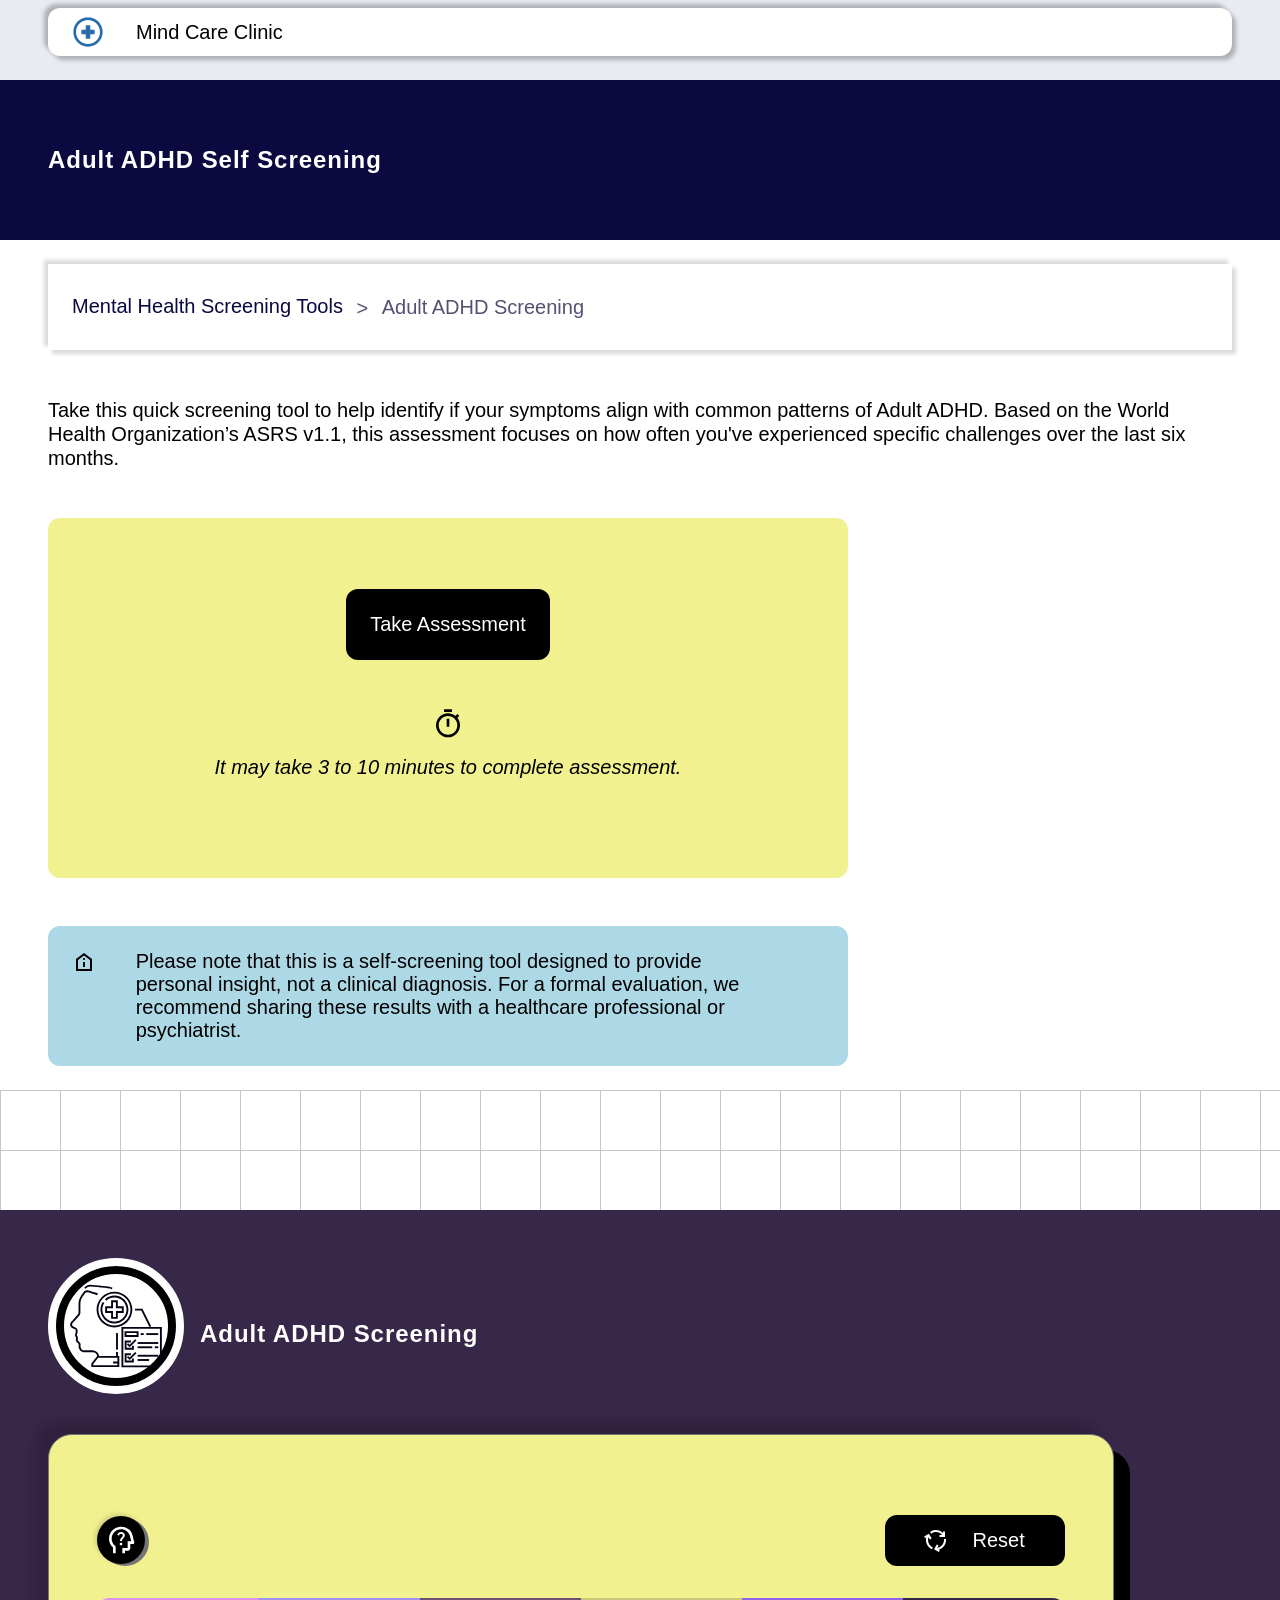
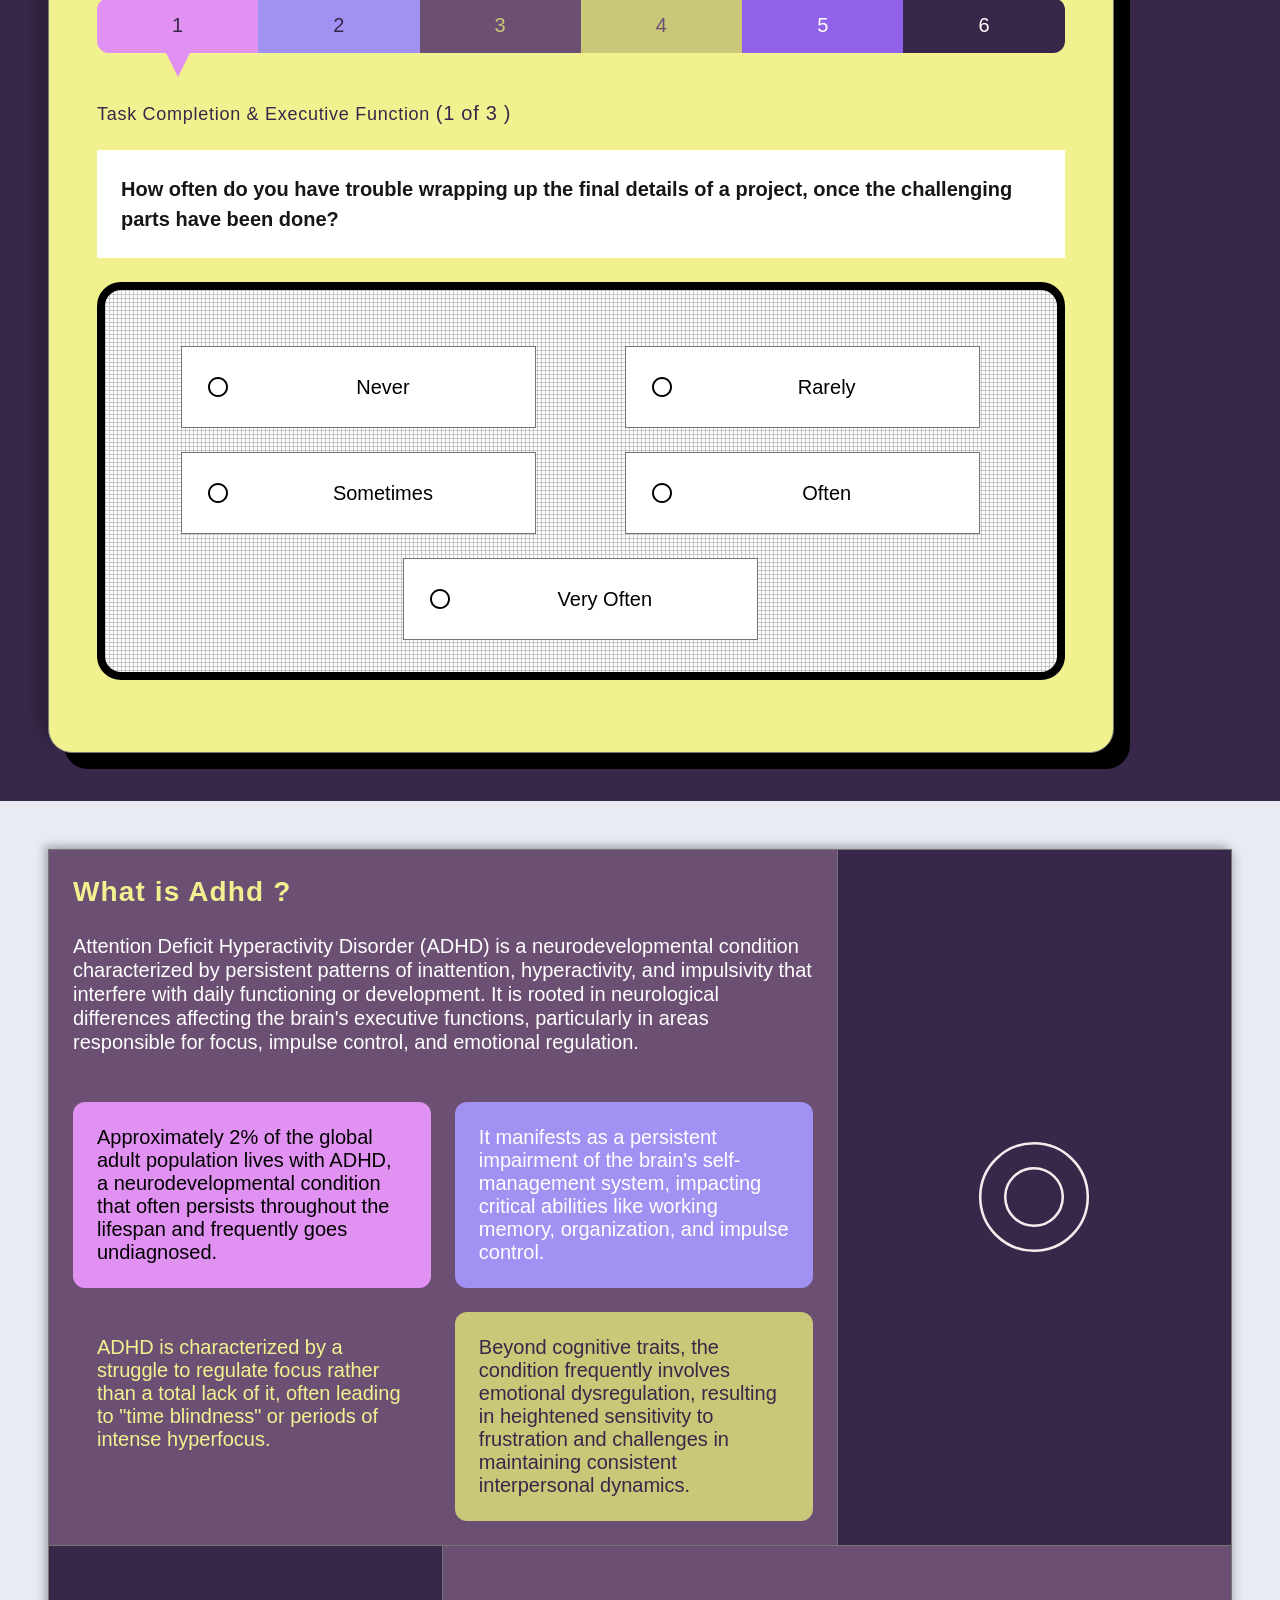
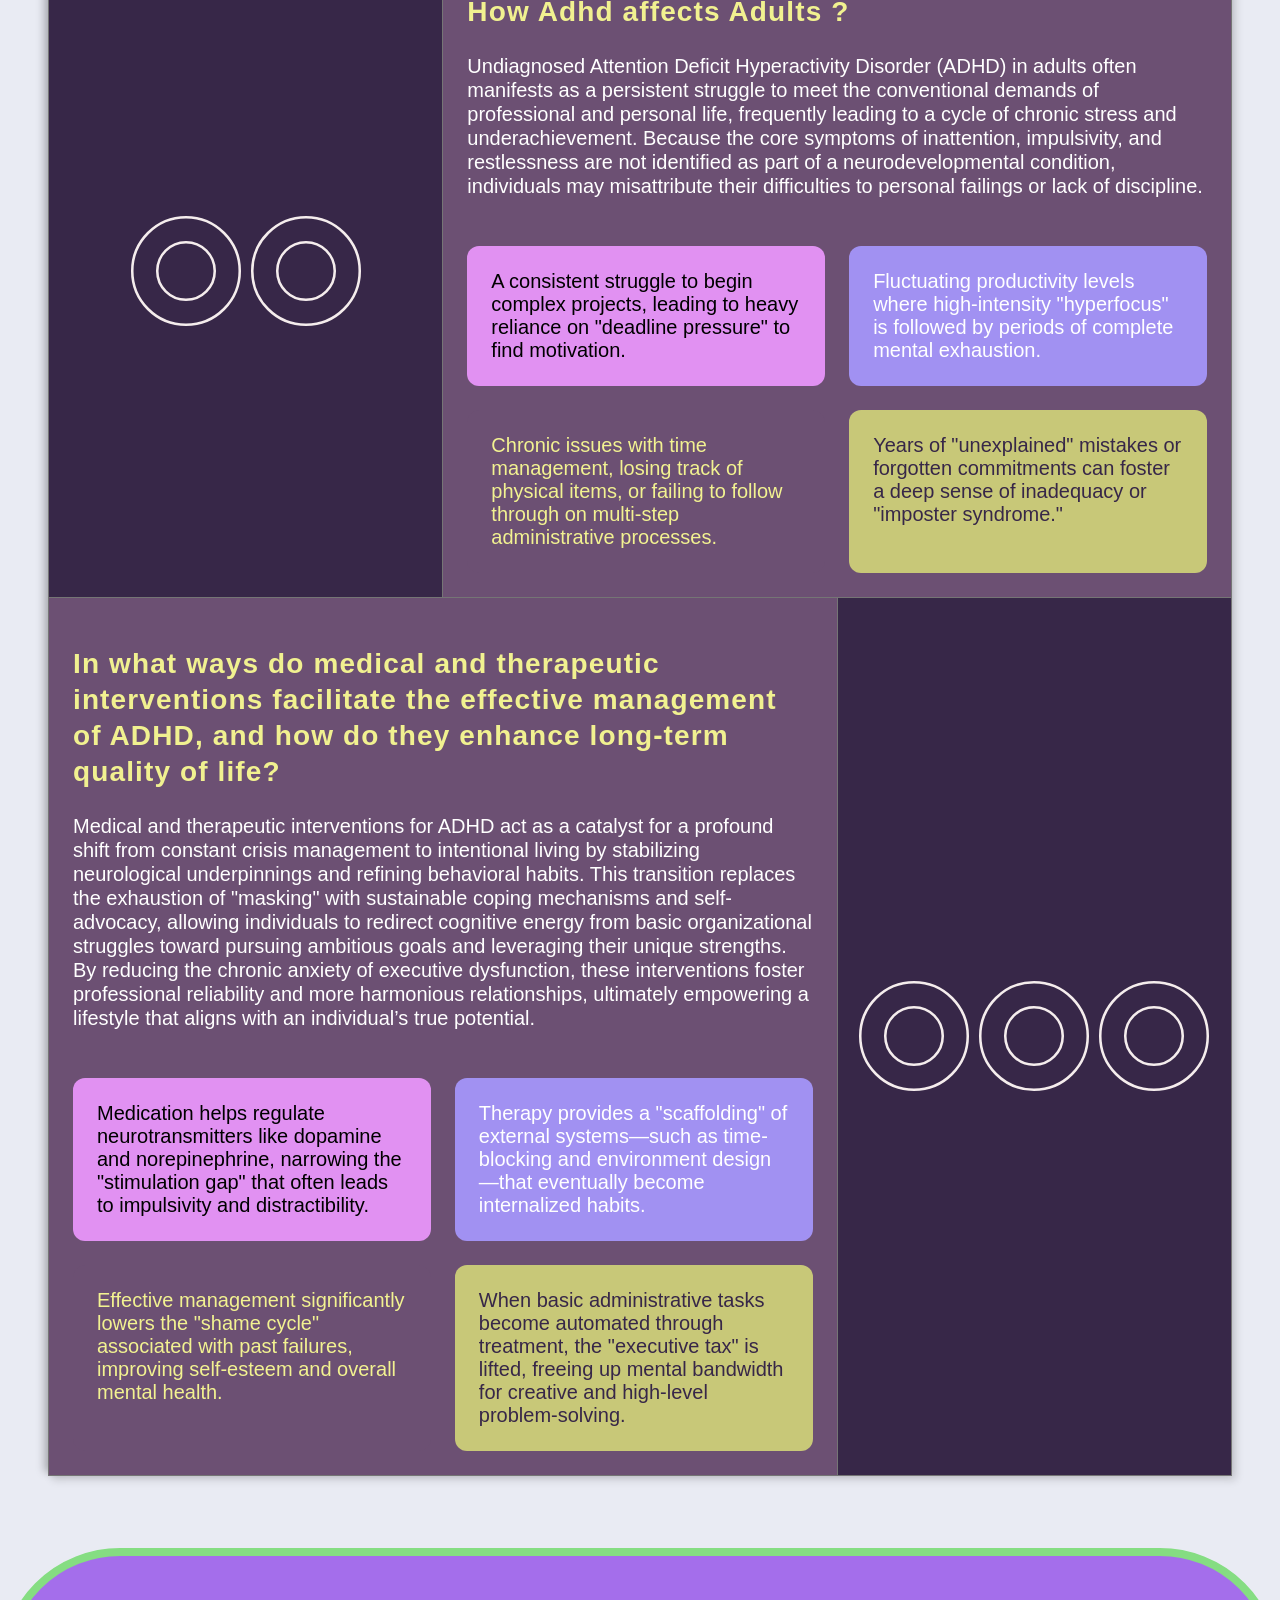
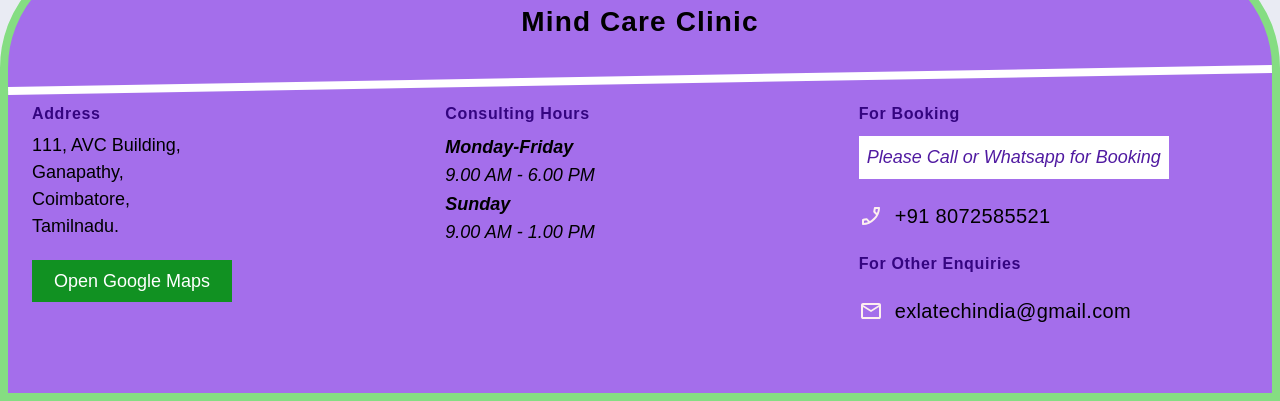
==== commit acd010db: "changes" ====
--- a/adhdselfscreening.html
+++ b/adhdselfscreening.html
@@ -6,7 +6,7 @@
   <link rel="icon" type="image/png" href="assets/images/fav_icon_site.png">
 
 
-  <title> ExlaTech | Adult ADHD Self Screening </title>
+  <title> Mind Care Clinic | Adult ADHD Self Screening </title>
 
     <meta name ="description" content="Take this quick screening tool to help identify if your symptoms align with common patterns of Adult ADHD. Based on the World Health Organization’s ASRS v1.1, this assessment focuses on how often you've experienced specific challenges over the last six months." />
     
@@ -47,38 +47,31 @@
    <link rel="stylesheet" href="assets/css/transitions.css"/>
    <link rel="stylesheet" href="assets/css/nav.css"/>
  <link rel="stylesheet" href="assets/css/footerwebservices.css"/>
-   <link rel="stylesheet" href="assets/css/index.css"/>
-
+
+    <link rel="stylesheet" href="assets/css/doctorprofile.css"/>
+
+      <link rel="stylesheet" href="assets/css/doctorprofiletools.css"/>
 
 
 </head>
 <body>
 
-     <header class="nav-bar-wrapper"> 
-      <!-- <span class="site-logo-icon" > <img src="assets/images/logo.png" /> </span> -->
-
-      <a class="site-logo-text" style="margin-left: 24px;" href="index.html"> <img src="assets/images/logo_image.svg"/> </a>
-
-      <div class="spacer"></div>
-      
-      <nav style="display: inline-block;" >  
-        
-        <div class="destop-menu-wrapper">
-            
-          <ul class="desktop-menu" >
-            <li><a class="" href="index.html#hero-section">  Home</a></li>
-            <li><a class="" href="index.html#aboutus-section"> About Us </a></li>
-            <li><a class="" href="index.html#services-section"> Services </a></li>
-
-            <li><a class="" href="contact.html#contact-page-information-section"> Contact Us </a></li>
-
-
-
-  
-
-       </div>
-
-       <div class="mobile-hamburger-button">
+   
+    <header>
+      <div class="section-container">
+
+
+
+         <nav class="dprofile-navbar ">
+
+            <a class="dprofile-logo-icon"> <img src="assets/images/dprofile_icons/medical-circle.svg" style="width: 32px;height:32px"/>  </a>
+
+            <a class="dprofile-logo-title"> Mind Care Clinic</a>
+
+            <div class="dprofile-spacer"> </div>
+
+
+             <div class="mobile-hamburger-button">
            <!-- <span class="materials-icon-outlined"> menu </span> -->
 
            <div class="mobile-menu-icon">
@@ -89,18 +82,14 @@
 
        </div>
 
-        
-
-       
-
-       <div class="mobile-menu-wrapper">
+         <div class="mobile-menu-wrapper">
         <ul class="mobile-menu-list"> 
-            <li class="mobile-menu-list-item"> <a class="mobile-menu-link mobile-link-button" href="index.html#hero-section"> Home </a>  </li>
-            <li class="mobile-menu-list-item"><a class="mobile-menu-link mobile-link-button" href="index.html#aboutus-section"> About Us </a></li>
-            <li class="mobile-menu-list-item"><a class="mobile-menu-link mobile-link-button" href="index.html#services-section"> Services </a> </li>
-          
-
-            <li class="mobile-menu-list-item"><a class="mobile-menu-link mobile-link-button" href="contact.html#contact-page-information-section"> Contact Us </a></li>
+            <li class="mobile-menu-list-item"> <a class="mobile-menu-link mobile-link-button" href="#about-part"> About Doctor </a>  </li>
+            <li class="mobile-menu-list-item"><a class="mobile-menu-link mobile-link-button" href="#treatment-part"> Treatments </a></li>
+            <li class="mobile-menu-list-item"><a class="mobile-menu-link mobile-link-button" href="#contact-part"> Contact Information </a> </li>
+          
+
+            <li class="mobile-menu-list-item"><a class="mobile-menu-link mobile-link-button" href="#pricing-part"> Pricing </a></li>
 
 
 
@@ -109,19 +98,23 @@
      </div>
 
 
-        
-      
-      </nav>
+
+
+            
+             
+         </nav>
+        </div>
+
+         
+    </header>
+
+       <section class="company-title-section">
+
+
+     </section>
+
     
-    </header>
-
-       <section class="company-title-section">
-
-
-     </section>
-
-    
-     <section class="taxtool-information-section">
+     <section class="mtop-24">
 
         <div class="screening-title-container">
 
@@ -482,90 +475,95 @@
 
        
 
-       <script src="{{ mix('/js/taxtools/businessassessment/businessassessment.js') }}" ></script>
 
 
         </div>
 
-  <footer class="footer-section footer-web-services">
-
-
-        <div class="section-container">
-
-                   <a class="footer-logo-text" style="margin-left: 24px;" href="index.html"> <img src="assets/images/logo_image_light.svg"/> </a>
-
-
-          <div class="footer-row">
-               <div class="footer-column footer-column-menu">
-
-
-                 <div class="mtop-24">
-                   <h4>Quik Links</h4>
-
-                   <li class="footer-menu-item"> <a href="index.html#hero-section"> Home </a></li>
-                   <li class="footer-menu-item"> <a href="index.html#aboutus-section"> About Us </a></li>
-                  
-                    <li class="footer-menu-item" > <a href="index.html#services-section">Services</a></li>
-                    <li class="footer-menu-item" > <a href="contact.html#contact-page-information-section"> Contact Us </a></li>
-
-                   <li class="footer-menu-item" > <a href=""> 
-                     </a></li>
-
+  <footer class="dprofile-footer">
+           
+        <div>
+             <div class="dprofile-footer-grid-wrapper">
+
+                  <h3 class="dprofile-footer-title "> Mind Care Clinic</h3>
+
+                  <div class="dprofile-footer-top-decoration">
+
+                  </div>
+                   <div class="dprofile-footer-grid mtop-24" id="contact-part">
+                          
+                             <div class="dprofile-footer-grid-column">
+
+                                  <h5 class="dprofile-footer-grid-column-title">Address</h5>
+
+                                  <ul class="dprofile-location-info">
+                                     <li> 111, AVC Building,</li>
+                                     <li> Ganapathy,</li>
+
+                                     <li>Coimbatore,</li>
+                                     <li>Tamilnadu.</li>
+
+                                  </ul>
+
+                                  <a class="dprofile-google-map-button" href="https://maps.app.goo.gl/JzPtAh3KSQ5ssAon8" target="_blank" >
+                                     <button>  Open Google Maps </button>
+                                  </a>
+                                 
+                             </div>
+                             <div class="dprofile-footer-grid-column">
+
+                                <h5 class="dprofile-footer-grid-column-title">Consulting Hours</h5>
+
+                                  <ul class="dprofile-location-info">
+                                     <li> 
+                                    <div class="dprofile-consulting-days"> Monday-Friday </div>
+
+                                    <div class="dprofile-consulting-hours"> 9.00 AM - 6.00 PM</div>
+                                     </li>
+                                     <li> 
+
+                                         <div class="dprofile-consulting-days"> Sunday </div>
+
+                                    <div class="dprofile-consulting-hours"> 9.00 AM - 1.00 PM</div>
+                                        
+                                    </li>
+
+                                  </ul>
+
+                                 
+                             </div>
+                             <div class="dprofile-footer-grid-column">
+                                <h5 class="dprofile-footer-grid-column-title">For Booking</h5>
+                                <p class="dprofile-contact-notes mtop-12"> Please Call or Whatsapp for Booking </p>
+
+                                <ul class="dprofile-location-info">
+                                    <li class="footer-contact-info-list  mtop-24"> 
+
+                                             <span style="width: 24px;height: 24px;"> <img src="assets/images/icons/footerphoneicon.svg" /> </span> <span> +91 8072585521 </span>
+
+                                      </li>
+                                   
+                                </ul>
+
+
+                                 <h5 class="dprofile-footer-grid-column-title mtop-24">For Other Enquiries</h5>
+
+                                  <ul class="dprofile-location-info">
+                                   
+                                    <li class="footer-contact-info-list mtop-24"> 
+
+                                           <span style="width: 24px;height: 24px;"> <img src="assets/images/icons/footercontacticon.svg" /> </span> <span> exlatechindia@gmail.com </span>
+
+                                       </li>
+                                </ul>
+
+
+                             </div>
                    </div>
-
-                   
-
-               </div>
-               <div class="footer-column footer-column-menu ">
-
-                  <div class="mtop-24">
-                   <h4>Tools</h4>
-
-                   <li class="footer-menu-item"> <a href="adhdselfscreening.html"> Adult Adhd Self Assessment </a></li>
-                  <li class="footer-menu-item"> <a href="childadhdassessment.html"> Child ADHD Assessment </a></li>
-
-                    <li class="footer-menu-item" > <a href="anxietyselfscreening.html"> Anxiety Self Assessment</a></li>
-                    <li class="footer-menu-item" > <a href="depressionselfscreening.html"> Depression Self Assessment </a></li>
-
-                    <li class="footer-menu-item" > <a href="anxiety_depression_stress_screening.html"> Anxiety, Depression and Stress Screening </a></li>
-
-                    
-
-                   <li class="footer-menu-item" > <a href=""> 
-                     </a></li>
-
-                   </div>
-               </div>
-               <div class="footer-column">
-
-                  <div class="mtop-24 contact-info-card  "> 
-
-                      <h4 class="contact-info-title light-primary-font">Contact Info </h4>
-
-                      <div class="mtop-24">
-                       <li class="footer-contact-info-list"> 
-
-                         <span style="width: 24px;height: 24px;"> <img src="assets/images/icons/footerphoneicon.svg" /> </span> <span> +91 8072585521 </span>
-
-                       </li>
-                       <li class="footer-contact-info-list mtop-24"> 
-
-                        <span style="width: 24px;height: 24px;"> <img src="assets/images/icons/footercontacticon.svg" /> </span> <span> exlatechindia@gmail.com </span>
-
-                       </li>
-                   </div>
-
-
-
-                   </div>
-                
-               </div>
-            </div>
-          </div>
-
-        
-
-      </footer>
+             </div>
+        </div>
+
+
+    </footer>
   </body>
 
 
--- a/assets/css/doctorprofile.css
+++ b/assets/css/doctorprofile.css
@@ -0,0 +1,1323 @@
+body
+{
+    background-color: #e9ebf3;
+
+    padding: 0px;
+}
+
+*
+{
+    font-family: "Montserrat", sans-serif !important;
+    font-family: "Quicksand", sans-serif !important;
+
+    
+  /* font-family: "Alumni Sans", sans-serif; */
+  font-weight: 500;
+
+  font-size:20px;
+
+}
+
+
+.glide__slide
+{
+     position: relative;
+    
+}
+.dprofile-progress-bar
+{
+    position: relative;
+    bottom:0px;
+    left:0px;
+    width: 100%;
+    height: 4px;
+    background-color: #a8a7a7;
+
+    overflow: hidden;
+    border-radius: 6px;
+
+    margin-top: 24px;
+    
+
+
+}
+
+.glide__slide--active .dprofile-progress-bar::after
+{ 
+    top:0px;
+    left: 0px;
+    content:'';
+    background-color: #491AC9;
+    width: 100%;
+    height: 100%;
+    position: absolute;
+
+    animation:progressanimation 3.4s linear 1;
+
+  
+    
+}
+
+@keyframes progressanimation {
+
+    0%
+    {
+      
+        transform: translate(-100%,0%);
+
+    }
+    100%
+    {
+
+        transform: translate(0%,0%);
+
+
+    }
+    
+}
+
+
+.dprofile-hero-card-grid-column-split-2
+{
+  min-height: 400px;
+}
+
+
+
+.dprofile-navbar
+{
+  display: flex;
+  width: 100%;
+  height: 48px;
+  background-color: #fff;
+
+  border-radius: 12px;
+  border: #757575;
+  box-shadow: 4px 4px 4px 0px rgba(0,0,0,0.25), -4px -4px 4px rgba(0,0,0,0.25);
+
+  display: flex;
+  align-items: center;
+
+  flex-wrap: wrap;
+
+  gap:24px;
+
+  padding-left: 24px;
+  padding-right: 24px;
+
+  margin-top: 8px;
+
+}
+.dprofile-logo-title
+{
+    font-size: 20px;
+    line-height: 28px;
+    padding: 8px;
+    cursor: pointer;
+   
+
+}
+.dprofile-spacer
+
+{
+ margin-left: auto;
+ margin-right: auto;
+}
+
+.dprofile-link
+{
+
+}
+
+.dprofile-nav
+{
+    display: flex;
+    flex-wrap: wrap;
+
+    justify-content: flex-start;
+}
+
+.dprofile-hero-section
+{
+    margin-top: 48px;
+    margin-bottom: 120px;
+}
+
+
+.dprofile-hero-card
+{
+    background-color: #DCF02E;
+    padding: 0px;
+    border-radius: 24px;
+
+    
+}
+
+
+.dprofile-hero-card-grid
+{
+    display: grid;
+    gap:24px;
+    grid-template-columns: repeat(12, minmax(10px, 1fr));
+}
+
+.dprofile-hero-card-grid-column
+{
+ grid-column: span 6;
+ padding:24px;
+
+}
+.dprofile-hero-card-grid-column-split-2
+{
+    background-color: #b7d871;
+
+
+      /* background-image: linear-gradient(to right, #acacac 1px, transparent 1px),
+     linear-gradient(to bottom, #acacac 1px, transparent 1px);
+     background-size: 1000px 20px; */
+
+    
+
+}
+
+
+
+.dprofile-hero-left-side-flex-box
+{
+    display: flex;
+    justify-content: center;
+}
+
+
+.dprofile-hero-image-wrapper
+{
+    background-color: #D3D3D3;
+
+    border-top-left-radius: 50%;
+    border-top-right-radius: 50%;
+
+    width: 400px;
+    height: 400px;
+
+    display: flex;
+    justify-content: center;
+    align-items: last baseline;
+
+
+}
+
+.dprofile-hero-image-wrapper img
+{
+    
+    max-width: 100%;
+
+    height: auto;
+
+}
+.dprofile-hero-image-caption
+{
+  font-size: 24px;
+  line-height: 36px;
+  font-weight: 600;
+  text-align: center;
+  max-width: 400px;
+}
+
+.dprofile-hero-title-text-wrapper
+{
+    width: 100%;
+    height: 100%;
+    display: flex;
+    justify-content: center;
+    align-items: center;
+
+}
+
+.dprofile-hero-title-text
+{
+
+ font-size: 24px;
+ line-height: 36px;
+
+ font-weight: 500;
+
+   font-size: 36px;
+    line-height: 60px;
+    font-weight:700;
+
+    
+
+ 
+
+ 
+
+}
+
+
+
+.dprofile-menu-grid-wrapper
+{
+
+   padding-top: 24px;
+   padding-bottom: 24px;
+
+    
+}
+.dprofile-menu-grid
+{
+    display: grid;
+    grid-template-columns: repeat(12, minmax(10px, 1fr));
+    gap:1px;
+    background-color: #757575;
+
+    max-width: 800px;
+
+    margin-left: auto;
+    margin-right: auto;
+
+    
+}
+.dprofile-menu-grid-column
+{
+
+    grid-column: span 6;
+    background-color: #fff;
+    text-align: center;
+    padding: 24px;
+    font-size: 24px;
+    line-height: 27px;
+}
+
+.menu-grid-link
+{
+    display: flex;
+    align-items: center;
+    justify-content: center;
+    gap: 12px;
+}
+
+
+.dprofile-about-section
+{
+    padding-top: 48px;
+    padding-bottom: 48px;
+
+    background-color: #fff;
+    
+}
+
+.dprofile-about-inner-section
+{
+    padding: 24px;
+     border-radius: 24px;
+
+     z-index: 1;
+
+    box-shadow: 8px 8px 0px 0px rgb(11, 187, 78) , -8px -8px 8px rgba(0,0,0,0.15);
+
+    border: 1px solid #757575;
+}
+
+ .dprofile-about-inner-section-decoration-1
+ {
+
+ }
+  .dprofile-about-inner-section-decoration-2
+ {
+
+ }
+
+.dprofile-about-wrapper
+{
+    max-width: 800px;
+    
+
+}
+
+.dprofile-about-title
+
+{
+
+}
+
+
+.dprofile-about-content
+
+{
+
+}
+
+
+.dprofile-about-qualification-grid
+{
+    display: grid;
+    grid-template-columns: repeat(12, minmax(10px, 1fr));
+
+    gap:24px;
+    background-color: #fff;
+
+    padding: 24px;
+    border-radius: 24px;
+
+}
+
+.dprofile-about-qualification-grid-column
+
+{
+    grid-column: span 4;
+
+    border-radius: 24px;
+    /* box-shadow: -4px -4px 4px rgba(0,0,0,0.25), 4px 4px 4px rgba(0,0,0,1); */
+
+    border: 1px solid #000;
+    padding: 24px;
+    background-color: #fff;
+
+
+}
+
+
+
+.dprofile-speciality-section
+{
+    margin-top: 48px;
+    margin-bottom: 48px;
+
+}
+
+
+.dprofile-speciality-card
+{
+    background-color: #f7f7f5;
+    box-shadow: -4px -4px 4px 0 rgba(0,0,0,0.20), 0px 8px 4px 0 #4A52ED;
+    border-radius: 24px;
+    padding:24px;
+
+}
+
+.dprofile-speciality-card-title
+
+{
+
+
+}
+
+.dprofile-speciality-card-chip-wrapper
+{
+   display: flex;
+   gap:24px;
+
+   padding-left: 24px;
+
+   flex-wrap: wrap;
+
+}
+
+.dprofile-speciality-card-chip
+
+{
+ 
+    display: flex;
+    justify-content: flex-start;
+
+    
+    align-items: center;
+    gap:16px;
+
+    
+}
+
+.dprofile-speciality-card-chip-icon-wrap
+
+{
+
+    background-color: #fff;
+    border-radius: 50%;
+    box-shadow: -2px -2px 4px 0 rgba(0,0,0,0.15), 2px 2px 0px #4A52ED ;
+
+    width: 32px;
+    height: 32px;
+    display: flex;
+    justify-content: center;
+    align-items: center;
+    flex-wrap: wrap;
+
+}
+
+.dprofile-speciality-card-chip-icon-wrap img
+
+{
+     width: 20px;
+     height: 20px;
+
+}
+
+
+
+.dprofile-speciality-card-chip-text
+
+{
+
+    color:#491AC9;
+    font-size: 24px;
+    line-height: 36px;
+}
+
+
+
+
+.dprofile-treatment-section
+
+{
+    padding-top: 48px;
+    padding-bottom: 48px;
+    background-color: rgb(182, 240, 75);
+
+    background-color: rgb(204 239 140);
+}
+
+
+
+.dprofile-treatment-section-card
+{
+ padding: 24px;
+ 
+ border-radius: 24px;
+
+ padding: 24px;
+     border-radius: 24px;
+
+     
+
+
+}
+
+.dprofile-treatment-section-card-title
+{
+  
+       color:#525252;
+
+}
+
+.dprofile-treatment-flex-box
+{
+    display: flex;
+    flex-wrap: wrap;
+    justify-content: space-between;
+}
+
+
+.dprofile-treatment-list
+{
+    margin-left: 48px;
+
+    max-width: 50%;
+}
+
+.dprofile-treatment-image-container
+{
+    max-width: 50%;
+
+      display: flex;
+    justify-content: flex-start;
+    align-items: center;
+    height: 100%;
+}
+
+.dprofile-treatment-image-wrapper img
+{
+    width: 90%;
+    height: auto; 
+}
+
+
+.dprofile-treatment-list-item
+
+{
+
+    display: flex;
+    justify-content: flex-start;
+    align-items: center;
+    margin-top: 24px;
+
+   color:#525252;
+
+   gap:24px;
+}
+
+
+
+
+.dprofile-treatment-list-item-icon-wrap
+
+{
+
+    border-radius: 50%;
+
+    width: 32px;
+    height: 32px;
+    display: flex;
+    justify-content: center;
+    align-items: center;
+    flex-wrap: wrap;
+
+}
+
+.dprofile-treatment-list-item-icon-wrap img
+
+{
+     width: 20px;
+     height: 20px;
+
+}
+
+
+.dprofile-pricing-card-section
+
+{
+
+    padding-top: 48px;
+    padding-bottom: 48px;
+}
+
+.dprofile-pricing-card
+{
+    padding: 24px;
+    background-color: #fff;
+
+    border-radius: 24px;
+
+
+}
+
+.dprofile-pricing-grid
+{
+    display: grid;
+    grid-template-columns: repeat(12,minmax(10px, 1fr));
+    gap:24px;
+
+}
+
+.dprofile-pricing-card-flex-box
+{
+    grid-column: span 4;
+    display: flex;
+    gap: 24px;
+    justify-content: flex-start;
+
+    align-items: flex-start;
+
+    margin-top: 24px;
+}
+
+.dprofile-pricing-card-flex-box-icon-wrap
+
+{
+
+    background-color: #fff;
+    border-radius: 50%;
+
+    width: 120px;
+    height: 120px;
+    gap:24px;
+    display: flex;
+    justify-content: center;
+    align-items: center;
+    flex-wrap: wrap;
+    border: 1px solid #ddd;
+ 
+}
+
+.dprofile-pricing-card-flex-box-icon-wrap img
+
+{
+     width: 84px;
+     height: 84px;
+
+}
+
+.dprofile-pricing-card-item-title
+{
+  font-size: 20px;
+  line-height: 28px;
+  font-weight: bold;
+    
+}
+
+.dprofile-pricing-card-item-flex-box
+{
+    display: flex;
+    gap: 24px;
+    justify-content: flex-start;
+
+    align-items: center;
+
+ 
+}
+
+
+
+.dprofile-pricing-card-item-flex-box-icon-wrap
+
+{
+
+    
+    border-radius: 50%;
+
+    width: 24px;
+    height: 24px;
+    gap:8px;
+    display: flex;
+    justify-content: center;
+    align-items: center;
+    flex-wrap: wrap;
+ 
+}
+
+.dprofile-pricing-card-item-flex-box-icon-wrap img
+
+{
+     width: 20px;
+     height: 20px;
+
+}
+
+.dprofile-pricing-card-item-flex-box-text
+{
+    font-size: 18px;
+    line-height: 27px;
+    font-weight: 500;
+}
+
+.glide_wrapper
+{
+    display: flex;
+    align-items: center;
+    justify-content: center;
+    width: 100%;
+    height: 100%;
+    
+}
+
+.glide
+{
+    
+}
+
+.glide__slide
+{
+    display: flex;
+    align-items: center;
+    justify-content: center;
+
+   
+}
+
+.glide__slides
+{
+  
+}
+
+
+
+
+.dprofile-team-info-section
+{
+
+  padding-top: 48px;
+  padding-bottom: 48px;
+
+}
+
+.dprofile-team-info-grid
+{
+    display: grid;
+    grid-template-columns: repeat(12, minmax(10px, 1fr));
+
+    gap:48px;
+
+}
+
+.dprofile-team-info-grid-column
+
+{
+
+    grid-column: span 4;
+
+    z-index: 1;
+
+    padding: 24px;
+
+    /* border: 1px solid red; */
+    
+
+}
+
+.dprofile-team-card
+{
+  min-height: 400px;
+
+    border-radius: 24px;
+
+    border:1px solid #757575;
+
+    position: relative;
+
+    background-color: #fff;
+}
+
+.dprofile-team-card-decoration-1
+{
+    z-index: -1;
+
+    background-color: rgba(20, 185, 5, 0.3);
+
+    transform: rotate(2deg) translate(8px, -16px);
+
+    position: absolute;
+    top: 0px;
+    left: 0px;
+    width: 100%;
+    height: 100%;
+    border-radius: 24px;
+
+
+}
+
+.dprofile-team-card-decoration-2
+{
+    z-index: -1;
+
+    background-color: rgba(54, 38, 196, 0.3);
+
+    transform: rotate(-2deg) translate(-8px, -16px);
+
+    position: absolute;
+    top: 0px;
+    left: 0px;
+    width: 100%;
+    height: 100%;
+    border-radius: 24px;
+
+
+}
+
+.dprofile-team-card-decoration-3
+{
+    z-index: -1;
+
+    background-color: rgba(131, 196, 26, 0.5);
+
+    transform: rotate(0deg) translate(0px, -32px);
+
+    position: absolute;
+    top: 0px;
+    left: 0px;
+    width: 100%;
+    height: 100%;
+    border-radius: 50%;
+
+
+}
+
+
+.dprofile-google-review-section
+{
+
+    padding-top: 48px;
+    padding-bottom: 48px;
+
+}
+
+.dprofile-google-review-container
+{
+
+
+
+}
+.dprofile-google-review-card
+{
+    background-color: #fff;
+    padding: 24px;
+    border-radius: 24px;
+    border:1px solid #000;
+    min-height: 400px;
+
+    max-width: 800px;
+
+    margin-left: auto;
+    margin-right: auto;
+}
+
+.dprofile-google-review-card-title
+{
+    text-align: center;
+}
+.dprofile-google-review-contents
+{
+    max-width: 400px;
+    margin-left: auto;
+    margin-right: auto;
+}
+.dprofile-google-review-contents-icon img
+{
+    width: 64px;
+    height: 64px;
+}
+
+.dprofile-google-review-contents-user
+{
+  font-size: 18px;
+  line-height: 27px;
+  color: #7a59d6;
+}
+
+.dprofile-google-review-contents-info
+{
+  font-size: 16px;
+  line-height: 24px;
+  font-style: italic;
+}
+
+
+.dprofile-faqs-section
+{
+    padding-top: 24px;
+    padding-bottom: 24px;
+
+}
+
+.dprofile-faqs-container
+{
+
+    max-width: 1000px;
+
+    margin-left: auto;
+    margin-right: auto;
+
+}
+
+.dprofile-faqs-wrapper
+
+{
+
+}
+
+.dprofile-faqs-item
+{
+    padding: 8px;
+
+    background-color: #85dd82;
+    margin-top: 8px;
+    border-radius: 12px;
+
+}
+
+.dprofile-faqs-item .dprofile-faqs-item-title
+{
+  padding: 8px 0px;
+
+  margin:0px 24px;
+  cursor: pointer;
+
+  display: flex;
+  align-items: center;
+  flex-wrap: nowrap;
+  gap:24px;
+  justify-content: space-between;
+}
+.dprofile-faqs-item .dprofile-faqs-title-icon img
+
+{
+    width: 24px;
+    height: 24px;
+    transition: transform 0.2s cubic-bezier(0.075, 0.82, 0.165, 1);
+
+    transform: rotate(0deg);
+}
+.dprofile-faqs-item.active .dprofile-faqs-title-icon img
+{
+    transform: rotate(180deg);
+
+}
+
+.dprofile-faqs-item .dprofile-faqs-item-content
+{
+
+    border-radius: 12px;
+  background-color: #fff;
+  height: auto;
+  max-height: 0;
+  margin:0px 24px;
+  padding: 0px 0px;
+      overflow: hidden;
+
+ transition: all 0.2s cubic-bezier(0.075, 0.82, 0.165, 1);
+
+ font-size: 16px;
+ line-height: 24px;
+ font-weight: 400;
+ font-style: italic;
+
+}
+
+
+.dprofile-faqs-item.active .dprofile-faqs-item-content
+
+{
+      padding: 24px 24px;
+
+      
+  max-height: 1000px;
+
+
+}
+.dprofile-footer
+{
+    margin-top: 72px;
+    padding-top: 48px;
+    padding-bottom: 48px;
+
+    background-color: #a46eeb;
+
+    border-top-left-radius: 120px;
+        border-top-right-radius: 120px;
+
+        position: relative;
+
+        border: 8px solid #85dd82;
+
+}
+.dprofile-footer-title
+{
+    text-align: center;
+}
+
+.dprofile-footer-top-decoration
+{
+ position: absolute;
+ top:120px;
+ left: 0px;
+ width: 100%;
+ height: 8px;
+ background-color: #fff;
+
+ transform: rotate(-1deg);
+}
+
+.dprofile-footer-grid-wrapper
+{
+ padding: 0px 24px;
+
+}
+.dprofile-footer-grid
+{
+    margin-top: 64px;
+    display: grid;
+    grid-template-columns: repeat(12, minmax(10px, 1fr));
+
+    gap:24px;
+
+}
+
+.dprofile-footer-grid-column
+{
+
+    grid-column: span 4;
+
+}
+
+.dprofile-footer-grid-column-title
+{
+
+    color: #340580;
+}
+
+.dprofile-contact-notes
+{
+    font-size: 18px;
+    line-height: 27px;
+    font-weight: 500;
+    font-style: italic;
+    background-color: #fff;
+    padding: 8px;
+    display: inline-block;
+        color: #501aa1;
+
+}
+
+
+.dprofile-location-info-title
+{
+
+}
+
+.dprofile-location-info
+{
+    list-style: none;
+    padding: 0px;
+    margin-top: 8px;
+
+}
+.dprofile-location-info li
+{
+  font-size: 18px;
+  font-weight: 400;
+  line-height: 27px;
+}
+
+.dprofile-google-map-button
+{
+    display: inline-block;
+    padding: 8px 16px;
+    background-color: #119122;
+    color:#fff;
+}
+
+.dprofile-google-map-button button
+{
+  outline: 0px;
+  border:0px;
+  background:inherit;
+  color: #fff;
+  font-size: 18px;
+  line-height: 24px;
+}
+
+.dprofile-consulting-days
+{
+    font-size: 18px;
+    line-height: 30px;
+    font-weight: bold;
+    font-style: italic;
+}
+
+.dprofile-consulting-hours
+{
+     font-size: 18px;
+    line-height: 27px;
+    font-weight: 400;
+    font-style: italic;
+}
+
+
+.dprofile-team-card-avatar-wrapper
+{
+    position: relative;
+    overflow: hidden;
+    min-width: 100%;
+
+    height: auto;
+
+    margin-top: 48px;
+    
+    
+}
+
+.dprofile-team-card-avatar
+{
+   
+    width: 240px;
+    height: 240px;
+    border-radius: 50%;
+    background-color: #fff;
+    border: 1px solid #757575;
+    transform: translate(0,0%);
+    margin-left: auto;
+    margin-right: auto;
+    background-color: #d0f583;
+
+
+}
+
+.dprofile-team-card-avatar img
+{
+    width: 100%;
+    height: 100%;
+
+    object-fit: contain;
+
+
+
+}
+
+.dprofile-team-card-name
+{
+  margin-top: 16px;
+  font-size: 18px;
+
+  line-height: 27px;
+  text-align: center;
+  color: #000;
+  font-weight: bold;
+}
+
+.dprofile-team-card-specilization
+{
+    margin-top: 16px;
+     font-size: 16px;
+  line-height: 24px;
+    text-align: center;
+    font-style:italic ;
+    color: #605383;
+
+}
+
+
+.dprofile-faqs-wrapper
+{
+    padding-left: 0px;
+}
+
+
+
+
+
+@media (max-width:1260px)  { 
+
+
+
+}
+
+@media (max-width: 1080px) {
+
+
+
+}
+
+@media (max-width:720px)  { 
+
+
+    .dprofile-hero-image-wrapper
+    {
+        width: 80vw;
+        /* height: 240px; */
+        min-width: 80vw;
+        height: 80vw;
+    }
+.dprofile-hero-card-grid-column
+{
+ grid-column: span 12;
+}
+
+.dprofile-menu-grid-column
+{
+
+    grid-column: span 12;
+    background-color: #fff;
+    text-align: center;
+    padding: 24px;
+    font-size: 24px;
+    line-height: 27px;
+}
+
+.dprofile-about-qualification-grid
+{
+    gap: 0px;
+}
+
+.dprofile-about-qualification-grid-column
+
+{
+    grid-column: span 12;
+
+    border-radius: 24px;
+    /* box-shadow: -4px -4px 4px rgba(0,0,0,0.25), 4px 4px 4px rgba(0,0,0,1); */
+
+    border: 1px solid #000;
+    padding: 24px;
+    background-color: #fff;
+
+    margin-top: 24px;
+
+
+}
+
+
+.dprofile-pricing-grid
+{
+    display: grid;
+    grid-template-columns: repeat(12,minmax(10px, 1fr));
+    gap:0px;
+
+}
+
+
+.dprofile-pricing-card-flex-box
+{
+    grid-column: span 12;
+
+    margin-top: 24px;
+}
+
+.dprofile-team-info-grid
+{
+     display: grid;
+    grid-template-columns: repeat(12, minmax(10px, 1fr));
+
+    gap:8px;
+
+}
+.dprofile-team-info-grid-column
+
+{
+
+    margin-top: 48px;
+  
+    grid-column: span 12;
+
+    z-index: 1;
+
+    padding: 24px;
+
+    /* border: 1px solid red; */
+    
+
+}
+
+.dprofile-footer-grid
+{
+    display: grid;
+    grid-template-columns: repeat(12, minmax(10px, 1fr));
+
+    gap:0px;
+
+}
+
+.dprofile-footer-grid-column
+{
+
+    grid-column: span 12;
+
+    margin-top: 48px;
+
+}
+
+.dprofile-treatment-list
+{
+    margin-left: 24px;
+
+    max-width: 100%;
+}
+
+.dprofile-treatment-image-container
+{
+    margin-top: 24px;
+    max-width: 100%;
+
+}
+
+
+
+
+}
+
+
+
+
+
+
+
+
+
+
--- a/assets/css/doctorprofiletools.css
+++ b/assets/css/doctorprofiletools.css
@@ -0,0 +1,251 @@
+
+.screening-title-breadcrumb-wrapper
+{
+    
+}
+
+.screening-title-breadcrumb-wrapper .bread-crumb-link
+{
+    display: inline-block;
+
+   position: relative;
+
+   line-height: 36px;
+
+   vertical-align: middle;
+
+   font-size: 20px;
+
+   cursor: pointer;
+
+
+
+}
+.screening-title-breadcrumb-wrapper .bread-crumb-link::after
+{
+   position: relative;
+    content:'>';
+    font-size: 20px;
+    line-height: 36px;
+
+    vertical-align: middle;
+    padding:0px 8px;
+
+
+    color:#565073;
+
+    display: inline-block;
+}
+
+.screening-title-breadcrumb-wrapper .bread-crumb-active-page
+{
+ display: inline-block;
+
+   position: relative;
+
+   line-height: 36px;
+
+   vertical-align: middle;
+
+   font-size: 20px;
+       color:#565073;
+
+}
+
+
+.mentalhealth-tools-information-section
+{
+    padding-top: 48px;
+    padding-bottom: 48px;
+}
+
+
+.screening-list-grid-wrapper
+{
+    display: grid;
+    grid-template-columns: repeat(12, minmax(10px, 1fr)) ;
+
+    gap:24px;
+
+    margin-top: 48px;
+
+}
+
+
+.screening-list-grid-column
+{
+    grid-column: span 6;
+
+    border-radius: 12px;
+
+    box-shadow: -4px -4px 8px 0px rgba(0,0,0,0.15), 0px 4px 0px rgba(0,0,0,1);
+    border: 1px solid #757575;
+
+    overflow: hidden;
+}
+
+.screening-list-grid-column .screening-list-item-box
+{
+
+    padding: 0px;
+
+
+}
+
+.screening-list-grid-column .screening-list-item-heading-bar
+{
+
+    background-color: #05fadd;
+
+    color:#fa0905;
+
+    background-color: #85dd82;
+    color:#3919b6;
+    font-style: italic;
+
+    padding: 24px;
+
+
+}
+
+.screening-list-grid-column .screening-list-item-content-box
+{
+
+    min-height: 240px;
+
+    padding: 24px;
+
+
+
+}
+
+
+
+.screening-list-grid-column .screening-list-item-content-box p
+{
+    font-size: 18px;
+    line-height: 27px;
+
+}
+
+
+.screening-list-grid-column .screening-list-item-footer-bar
+{
+
+    background-color: #fff;
+   
+    border-top: 1px solid #757575;
+        padding: 24px;
+
+        text-align: center;
+
+
+
+}
+
+.screening-list-grid-column .screening-list-item-footer-bar .screening-link-button-wrap
+
+{
+
+    background-color: #A9EB4D;
+    font-weight: 400;
+    font-size: 20px;
+    line-height: 24px;
+
+    color:#000;
+    display: inline-block;
+
+    padding: 16px 24px;
+
+
+        cursor: pointer;
+
+    
+
+}
+
+
+
+.screening-list-grid-column .screening-list-item-footer-bar .screening-link-button
+
+{
+  
+    display: flex;
+    justify-content: center;
+    align-items: center;
+    gap:24px;
+
+    background-color: inherit;
+
+        position: relative;
+
+    cursor: pointer;
+
+}
+
+
+
+
+.screening-link-button-icon
+{
+    background-color: #000;
+    border-radius: 50%;
+    width: 32px;
+    height: 32px;
+    display: flex;
+    align-items: center;
+    justify-content: center;
+}
+
+.screening-link-button-icon img
+{
+    background-color: #000;
+    border-radius: 50%;
+    width: 16px;
+    height: 16px;
+}
+
+.screening-list-grid-column .screening-list-item-footer-bar .screening-link-button::hover
+
+{
+    color:#2b2db9;
+
+}
+
+
+
+
+
+
+@media (max-width:1260px)  { 
+
+
+
+
+
+}
+@media (max-width: 1080px) {
+    
+}
+
+@media (max-width:720px)  { 
+
+    
+.screening-list-grid-wrapper
+{
+    display: grid;
+    grid-template-columns: repeat(12, minmax(10px, 1fr)) ;
+
+    gap:0px;
+
+}
+
+
+.screening-list-grid-column
+{
+    margin-top: 24px;
+    grid-column: span 12;
+}
+
+
+}
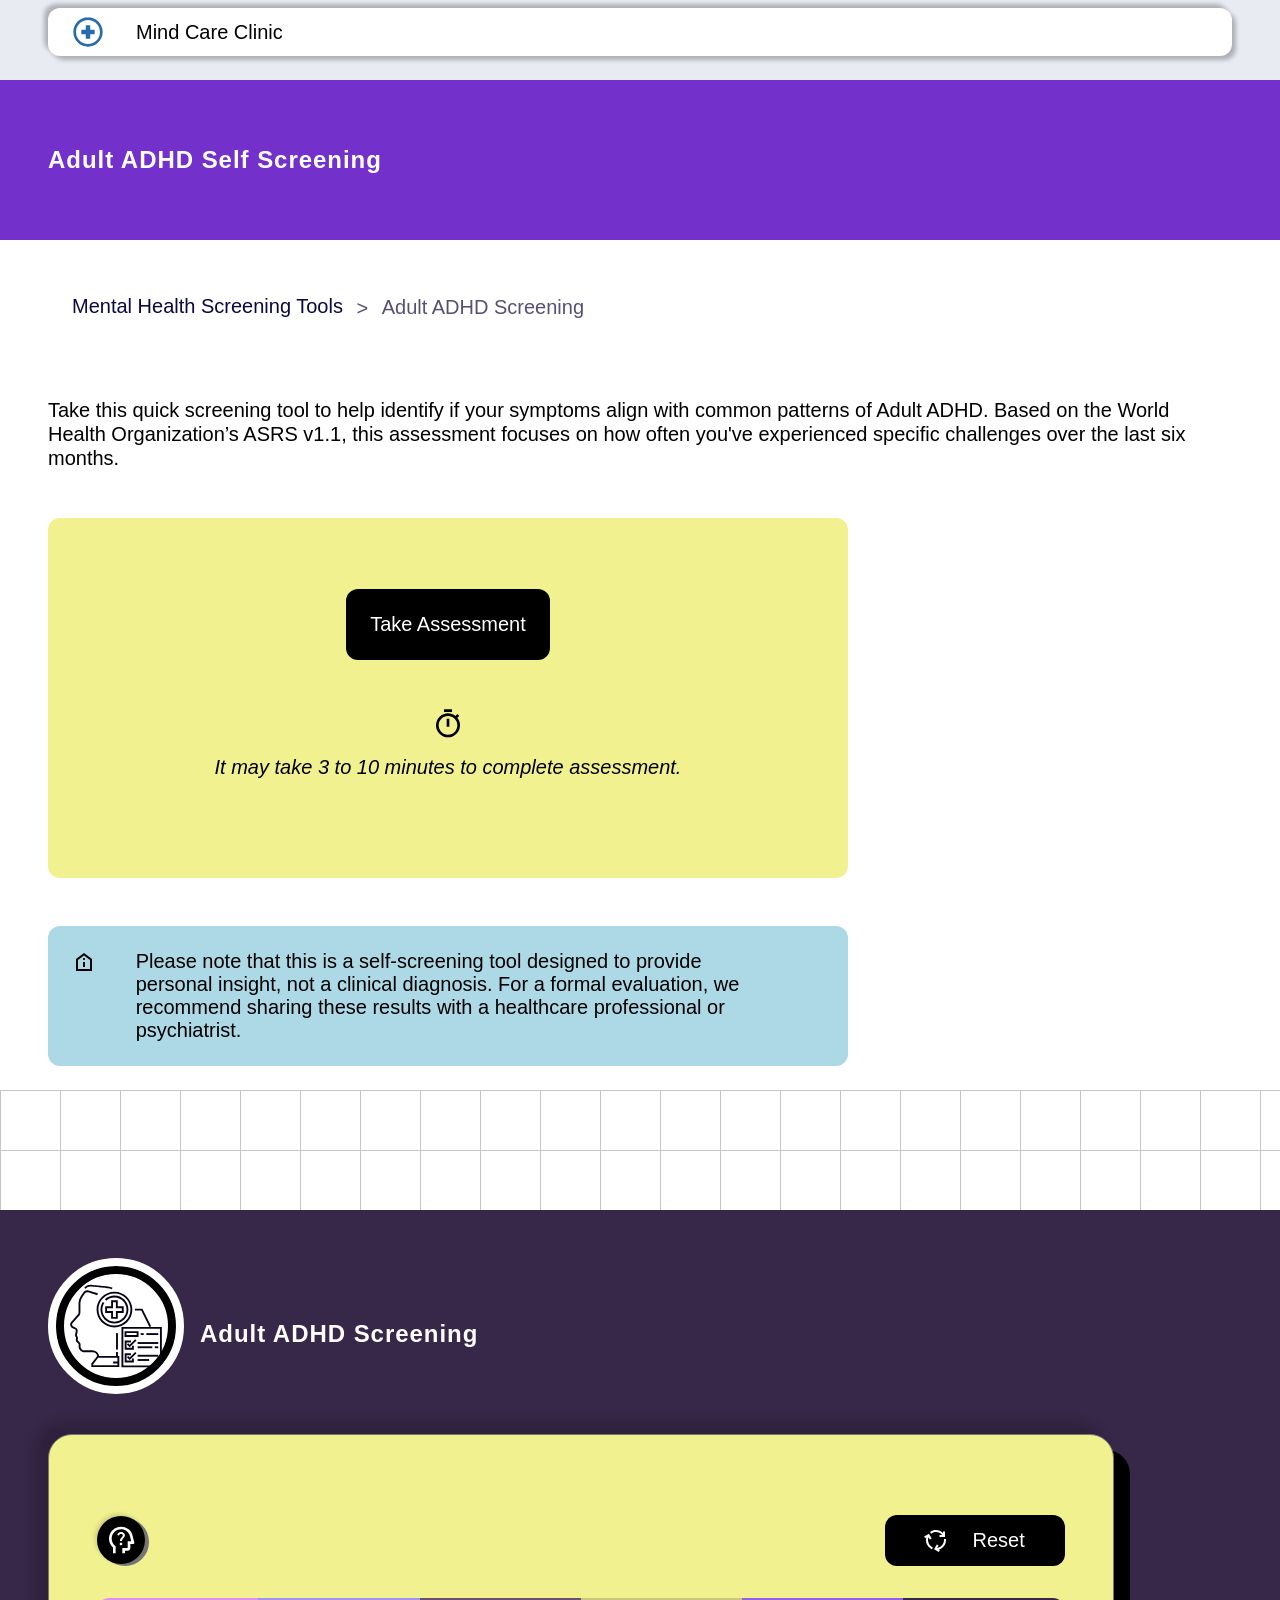
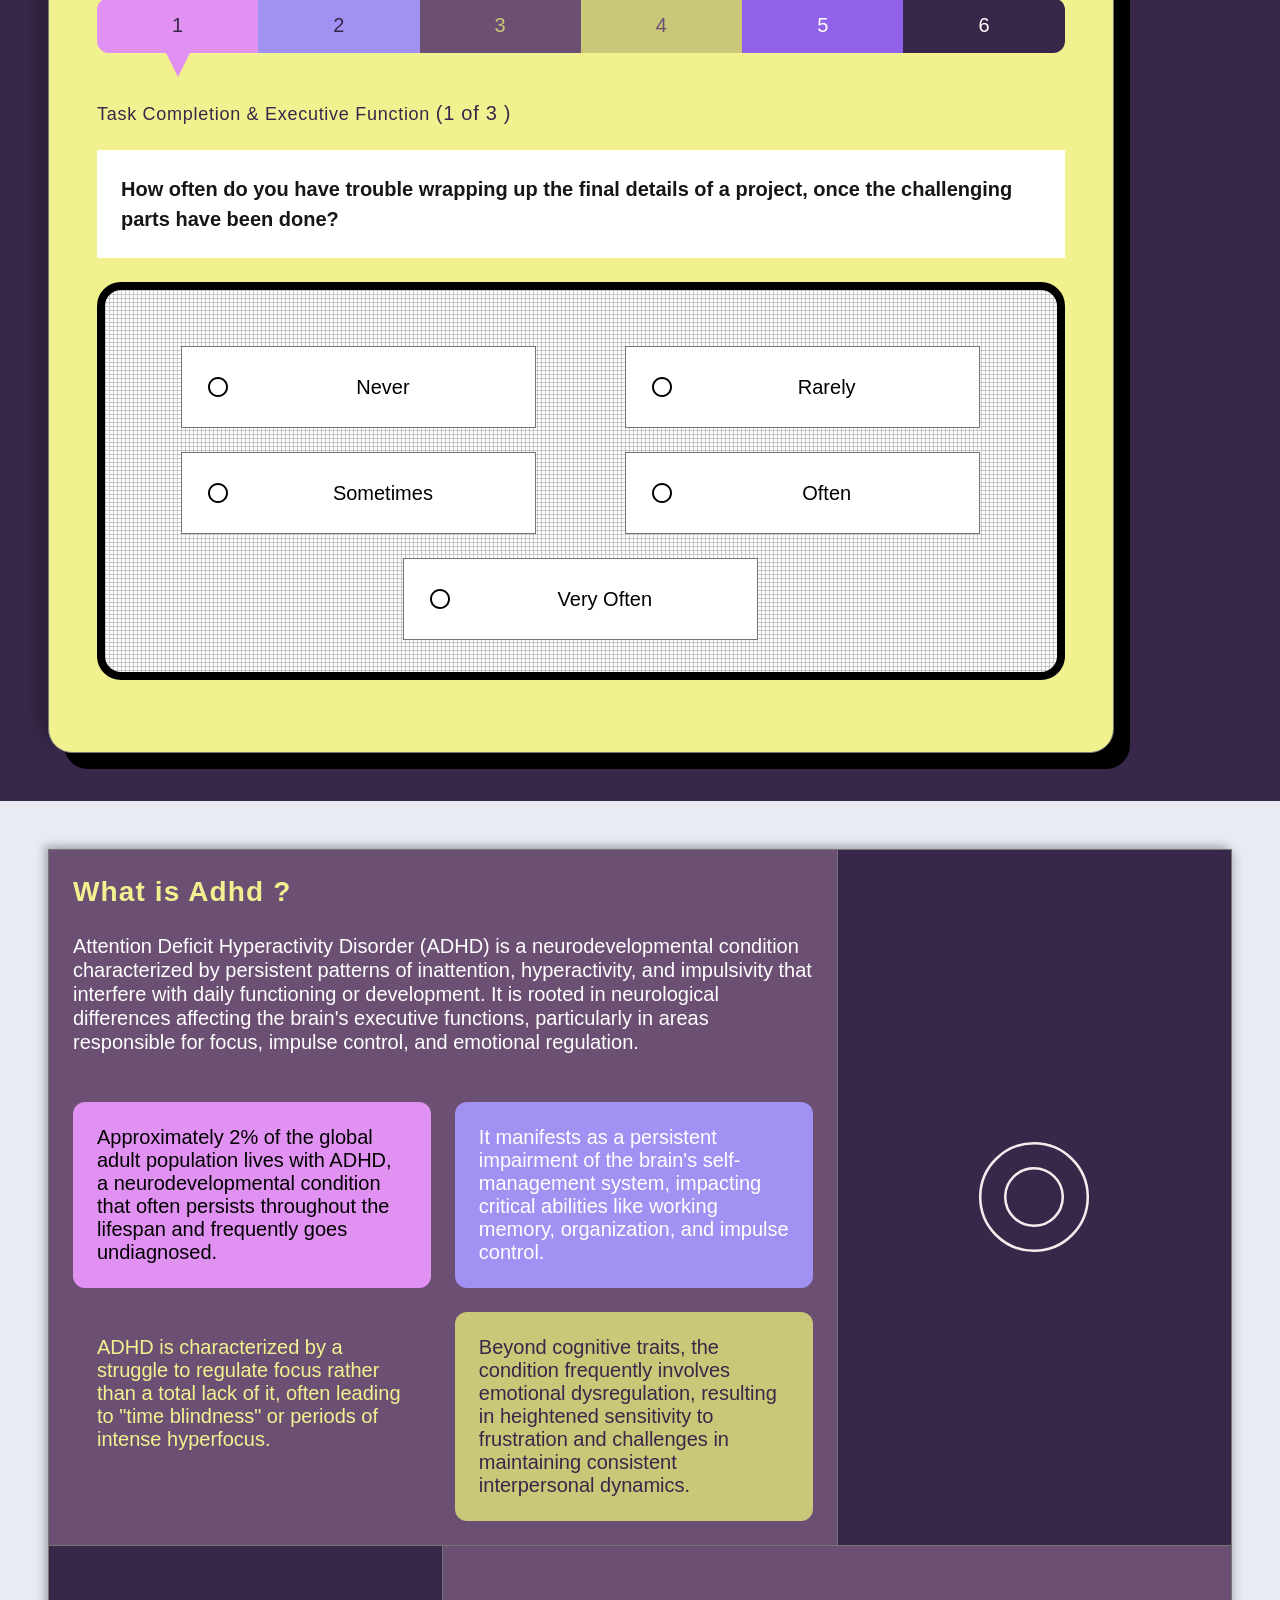
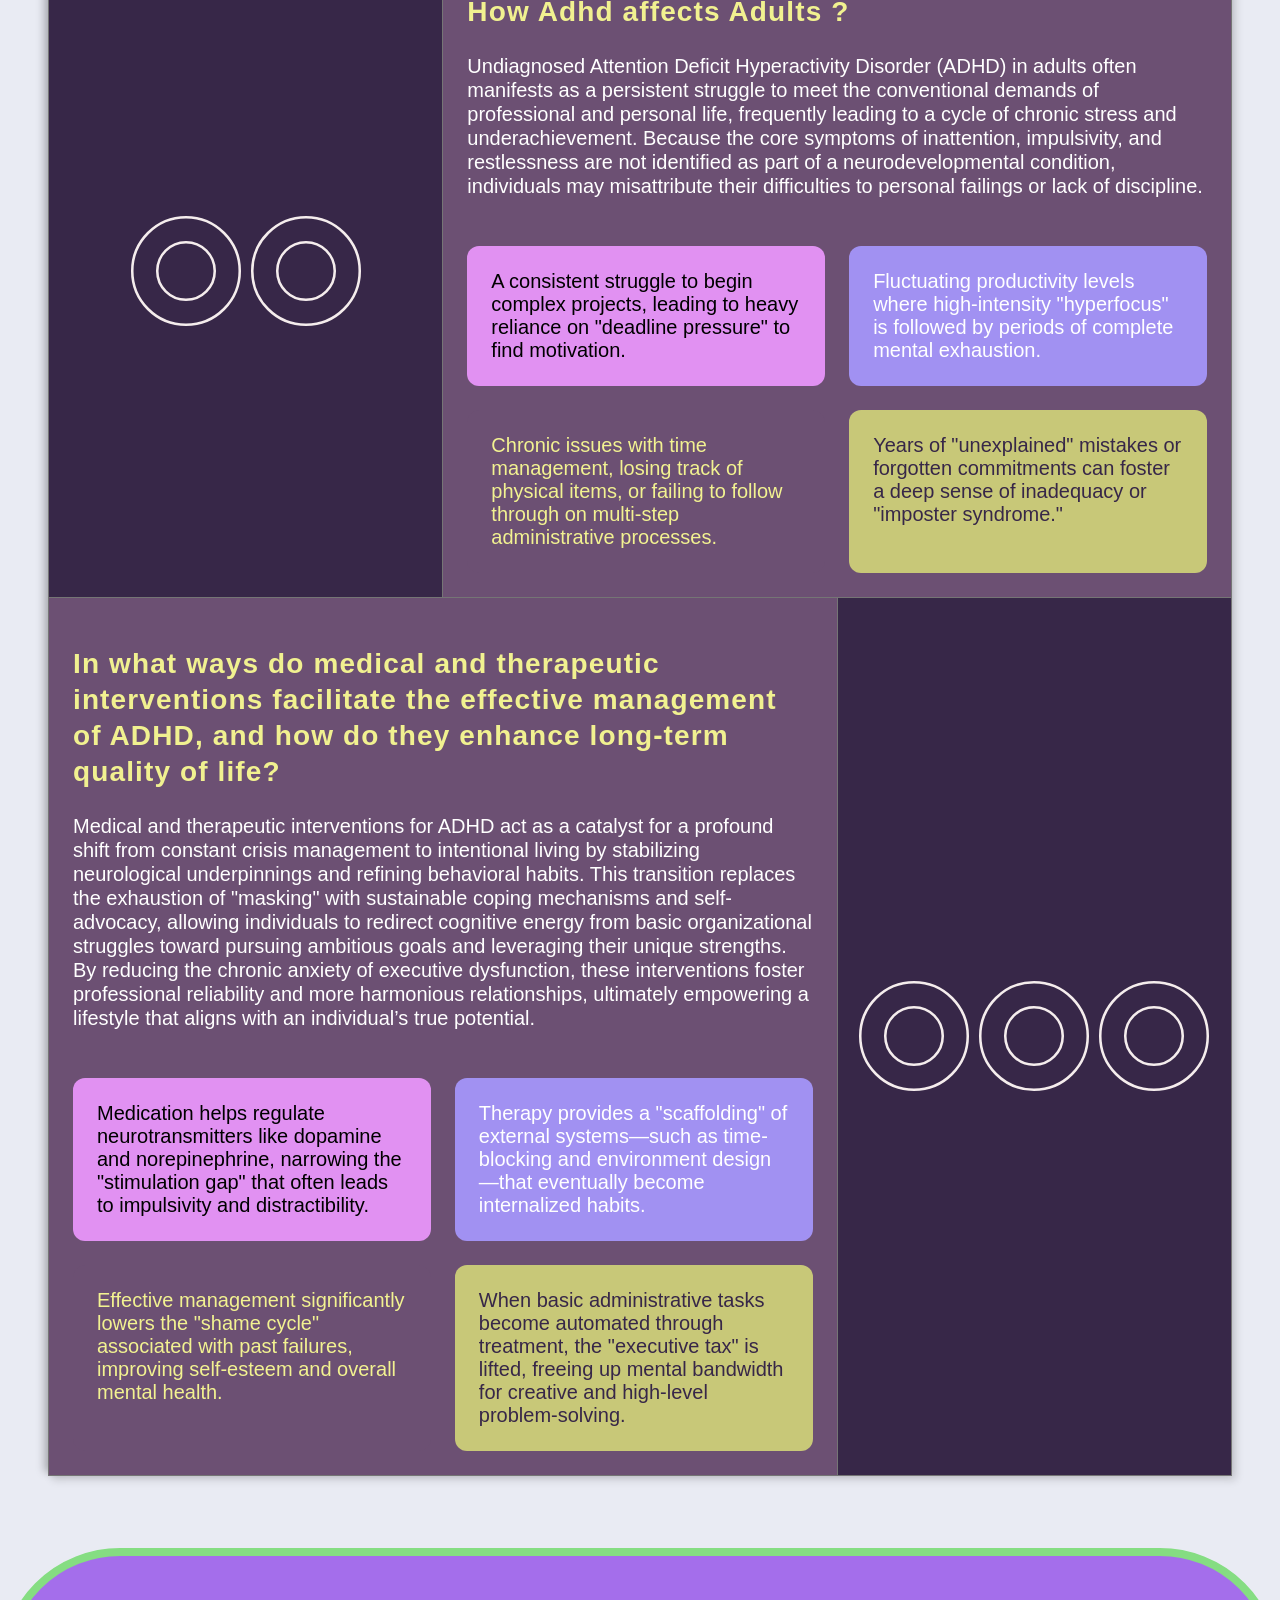
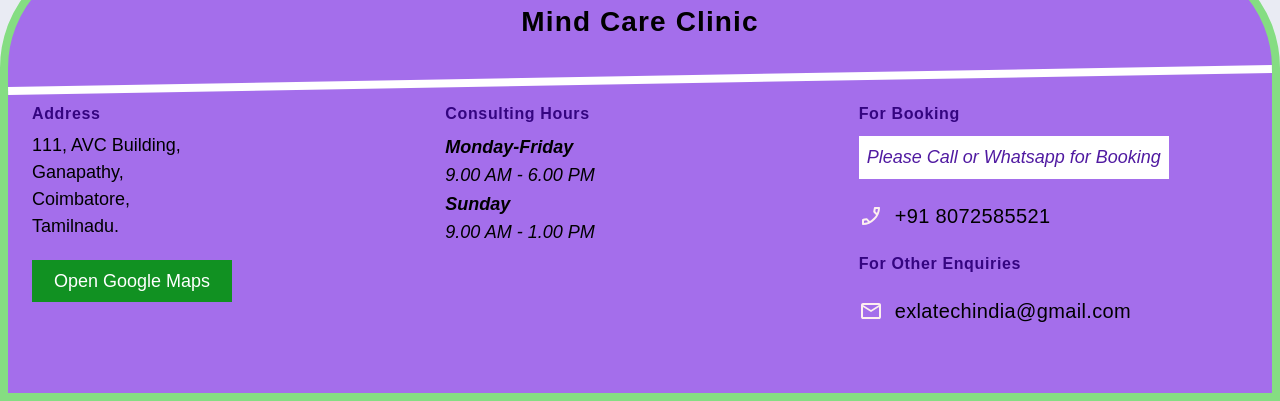
==== commit db687b1a: "changes" ====
--- a/adhdselfscreening.html
+++ b/adhdselfscreening.html
@@ -3,7 +3,7 @@
 <head>
 
   <meta name="viewport" content="width=device-width, initial-scale=1.0"> 
-  <link rel="icon" type="image/png" href="assets/images/fav_icon_site.png">
+  <link rel="icon" type="image/svg" href="assets/images/dprofile_icons/medical-circle.svg">
 
 
   <title> Mind Care Clinic | Adult ADHD Self Screening </title>
@@ -45,7 +45,7 @@
 
    <link rel="stylesheet" href="assets/css/normalize.css"/>
    <link rel="stylesheet" href="assets/css/transitions.css"/>
-   <link rel="stylesheet" href="assets/css/nav.css"/>
+   <link rel="stylesheet" href="assets/css/navdprofile.css"/>
  <link rel="stylesheet" href="assets/css/footerwebservices.css"/>
 
     <link rel="stylesheet" href="assets/css/doctorprofile.css"/>
--- a/assets/css/navdprofile.css
+++ b/assets/css/navdprofile.css
@@ -0,0 +1,430 @@
+.nav-bar-wrapper
+{
+    width: calc(100% - 48px );
+    height: 120px;
+    overflow: hidden;
+    background: #5834C4;
+    background-color: #B7601E;
+    background-color: #B7601E;
+        background-color: #fa0905;
+
+        background-color: #B7601E;
+
+        background-color: #05fadd;
+
+        background-color: #fff;
+
+    position: absolute;
+
+    padding-left: 24px;
+    padding-right: 24px;
+    padding-top: 48px;
+    box-sizing: border-box;
+    display:flex;
+    align-items: center;
+    flex-wrap: wrap;
+
+
+     position: absolute;
+    top:24px;
+    left:24px;
+    right: 24px;
+    z-index: 2000;
+
+   
+
+    color:#fff;
+
+    color:#fa0905;
+
+
+    border-bottom: 1px solid #05fadd;
+    box-sizing: border-box;
+
+    
+
+
+    font-family: 'Inter';
+}
+
+.spacer
+{
+    display: inline-block;
+    margin-left: auto;
+    margin-right: auto;
+
+}
+
+.site-logo-icon img
+{
+ height: 64px;
+ width: auto;
+}
+
+.site-logo-icon
+{
+  position: relative;
+  display: inline-block;
+  top: 0px;
+  padding: 4px;
+  box-sizing: border-box;
+
+  /* border-bottom: 4px solid blue;
+  border-top: 4px solid blue; */
+
+  background-color: #fff;
+
+  border:4px solid #1F42A5;
+
+
+
+}
+
+.footer-site-logo-icon img
+{
+  height: 88px;
+ width: auto;
+}
+.footer-site-logo-icon
+{
+  position: relative;
+  display: inline-block;
+  top: 0px;
+  padding: 4px;
+  box-sizing: border-box;
+
+  /* border-bottom: 4px solid blue;
+  border-top: 4px solid blue; */
+
+  background-color: #fff;
+
+  /* border:2px solid #ffa500; */
+
+
+
+}
+
+.desktop-menu-wrapper
+{
+  display: block;
+
+}
+
+.desktop-menu
+{
+  display: flex;
+  align-items: center;
+  flex-wrap: wrap;
+  gap:64px;
+  margin: 0px;
+
+  font-family: 'Inter';
+
+  font-style: normal;
+  font-weight: 500;
+  font-size: 16.4px;
+  line-height: 20px;
+  white-space: normal;
+  /* color: #10053a; */
+
+  color:#fff;
+
+  color:#0C0840;
+
+
+  
+}
+.desktop-menu li a
+{
+  font-size: 32px;
+  line-height: 44px;
+  font-weight: bold;
+      font-family: 'Inter' !important;
+      letter-spacing: 0px;
+  position: relative;
+}
+
+.desktop-menu li a::after
+
+{
+ content:'';
+ width: 0%;
+ height: 2px;
+ background-color: #fff;
+ top:100%;
+ left: 0px;
+
+ transition: width cubic-bezier(0.075, 0.82, 0.165, 1) 0.3s;
+  
+ position: absolute;
+}
+
+.desktop-menu li a:hover::after
+
+{
+ width: 100%;
+
+}
+.desktop-menu li a:active::after
+
+{
+ width: 100%;
+
+}
+
+.mobile-menu-wrapper
+{
+  display: none;
+
+  font-family: 'Inter';
+  font-style: normal;
+  font-weight: 700;
+  font-size: 16.4px;
+  line-height: 20px;
+  white-space: normal;
+  color: #fff;
+  background-color: #B7601E !important;
+
+  background-color: #cada3d !important;
+
+  color:#0C0840;
+  
+
+
+  
+}
+
+.mobile-hamburger-button
+{
+  display: none;
+  width: 32px;
+  height: 32px;
+  justify-content: center;
+  align-items: center;
+
+  /* border: 2px solid rgb(47, 25, 105); */
+  border-radius: 6px;
+
+  cursor: pointer;
+  
+
+}
+
+.mobile-menu-list
+
+{
+
+  margin-top: 120px;
+    
+}
+
+
+
+.mobile-menu-wrapper .mobile-menu-list-item
+{
+  margin-top:48px;
+    font-size: 28px;
+    line-height: 40px;
+
+    display: block;
+
+
+    animation-name: slideFromRight;
+    animation-fill-mode: forwards;
+
+    animation-duration: 0.6s;
+    animation-delay: 0s;
+    display: none;
+
+    transform: translate(-100%,0%);
+    opacity: 0;
+}
+.mobile-menu-wrapper .mobile-menu-list-item:nth-of-type(2)
+{
+    animation-delay: 0.1s;
+
+}
+.mobile-menu-wrapper .mobile-menu-list-item:nth-of-type(3)
+{
+    animation-delay: 0.2s;
+
+}
+.mobile-menu-wrapper .mobile-menu-list-item:nth-of-type(4)
+{
+    animation-delay: 0.3s;
+
+}
+.mobile-menu-wrapper .mobile-menu-list-item:nth-of-type(5)
+{
+    animation-delay: 0.4s;
+
+}
+.mobile-menu-wrapper .mobile-menu-list-item:nth-of-type(6)
+{
+    animation-delay: 0.5s;
+
+}
+.mobile-menu-wrapper.showmenu .mobile-menu-list-item
+{
+  display: block;
+}
+
+
+
+@keyframes slideFromRight {
+  0%{
+    transform: translate(-100%,0%);
+    opacity: 0;
+  }
+  
+  100%{
+    transform: translate(0%,0%);
+    opacity: 1;
+  }
+}
+
+
+
+
+
+
+
+
+
+.mobile-menu-list-item a
+{
+  font-family: 'Inter' !important;
+
+          letter-spacing: 1.2px;
+ font-size: inherit;
+}
+@media (max-width:1260px)  { 
+  
+  .site-logo-icon img
+  {
+   height: 48px;
+   width: auto;
+  }
+  .nav-bar-wrapper
+    {
+        padding-left:12px;
+        padding-right: 12px;
+
+    }
+
+}
+
+    @media (max-width: 1080px) {
+
+
+      
+
+      .site-logo-icon img
+{
+ height: 48px;
+ width: auto;
+}
+.nav-bar-wrapper
+{
+    width: calc(100% - 0px );
+    height: 120px;
+
+
+ position: absolute;
+    top:0px;
+    left:0px;
+    right: 0px;
+    z-index: 2000;
+}
+       .destop-menu-wrapper
+       {
+          display: none;
+       }
+       .mobile-menu-wrapper
+      {
+          display: none;
+          padding: 16px;
+          box-sizing: border-box;
+          position: fixed;
+          top:0px;
+          left:0px;
+          right: 0px;
+          z-index: 2000;
+          height: calc(100vh - 0px);
+          width: calc(100% - 0px);
+          overflow-y: hidden;
+
+
+        }
+
+        .mobile-menu-wrapper.showmenu
+      {
+          display: block;
+      }
+      .mobile-hamburger-button
+        {
+          display: flex;
+        }
+
+        
+    }
+
+ .mobile-menu-icon
+ {
+  z-index: 100000;
+ }
+
+  .mobile-menu-icon  .mobile-menu-lines
+
+  {
+
+     background-color: rgba(255,255,255,1);
+     background-color: #0C0840;
+
+     height: 2px;
+     width: 36px;
+     margin-top:8px;
+     display:block;
+
+     transition: all 0.3s ease;
+
+  }
+
+    .mobile-menu-icon  .mobile-menu-lines:first-of-type
+{
+     margin-top:0px;
+
+}
+
+.mobile-hamburger-button.showmenu  .mobile-menu-line-1
+
+{
+  
+  transform: rotate(45deg) translateY(14px) ;
+  width: 36px;
+    left: 5px;
+    position: relative;
+
+
+}
+
+.mobile-hamburger-button.showmenu  .mobile-menu-line-2
+
+{
+  
+  transform: scale(0);
+
+  opacity: 0;
+
+}
+.mobile-hamburger-button.showmenu  .mobile-menu-line-3
+
+{
+  
+  transform: rotate(-45deg) translateY(-14px) ;
+    width: 36px;
+  left: 5px;
+
+    position: relative;
+
+}
--- a/assets/css/doctorprofiletools.css
+++ b/assets/css/doctorprofiletools.css
@@ -1,7 +1,7 @@
 
 .screening-title-breadcrumb-wrapper
 {
-    
+    box-shadow: none !important;
 }
 
 .screening-title-breadcrumb-wrapper .bread-crumb-link
@@ -50,6 +50,11 @@
    font-size: 20px;
        color:#565073;
 
+}
+
+.screening-title-container
+{
+    background-color: #7330ca !important;
 }
 
 
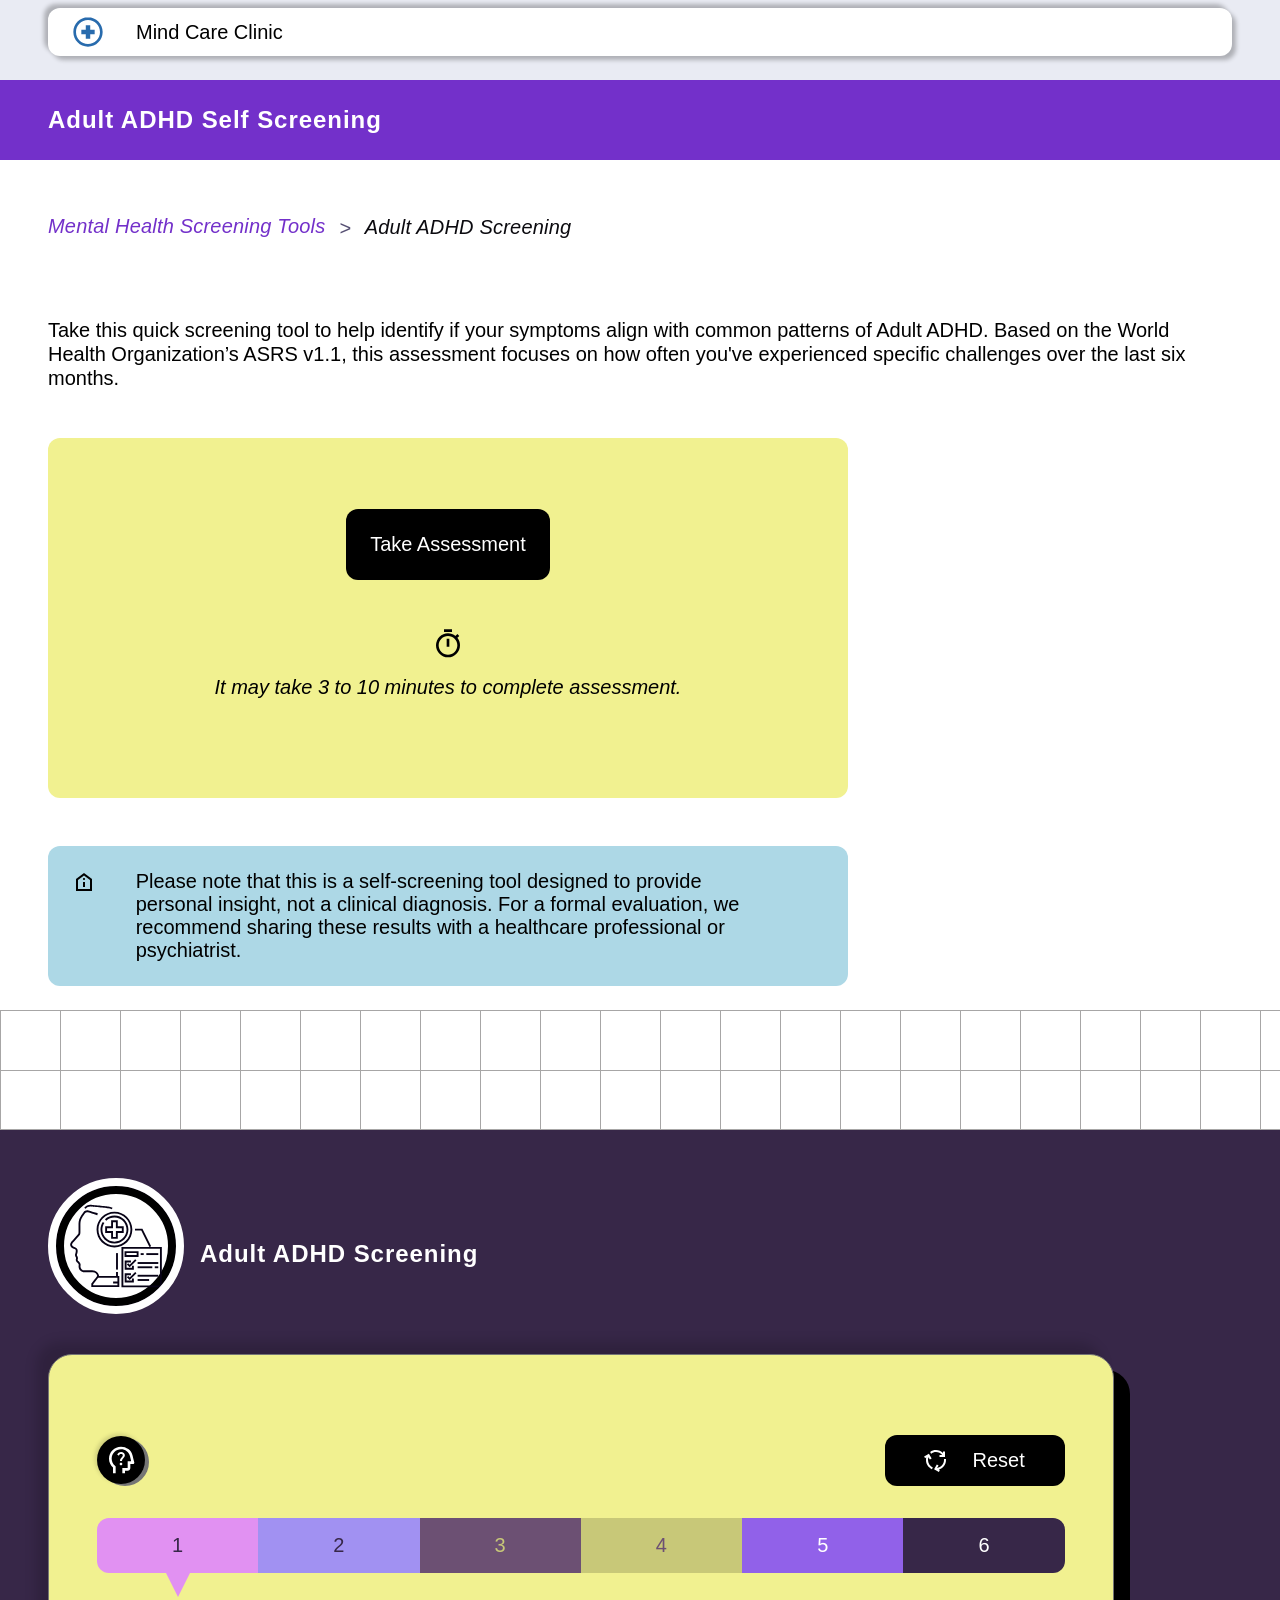
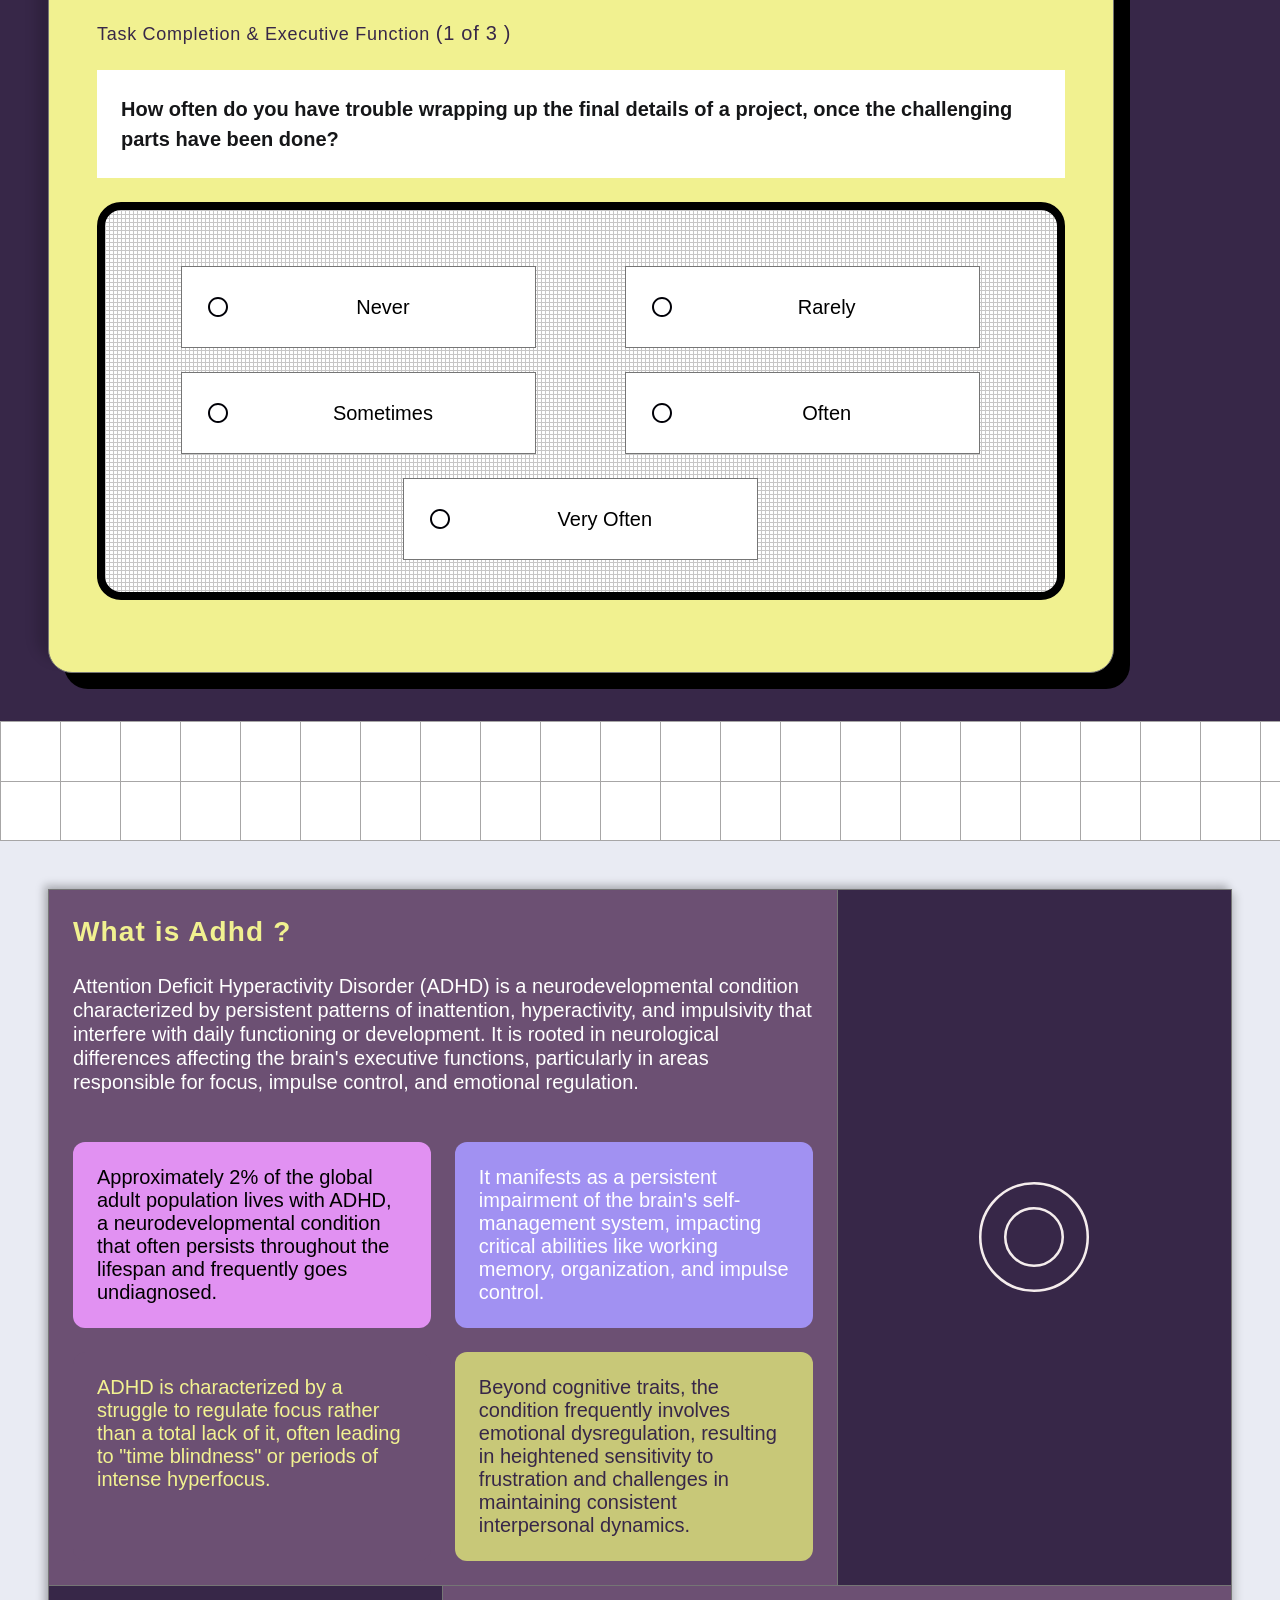
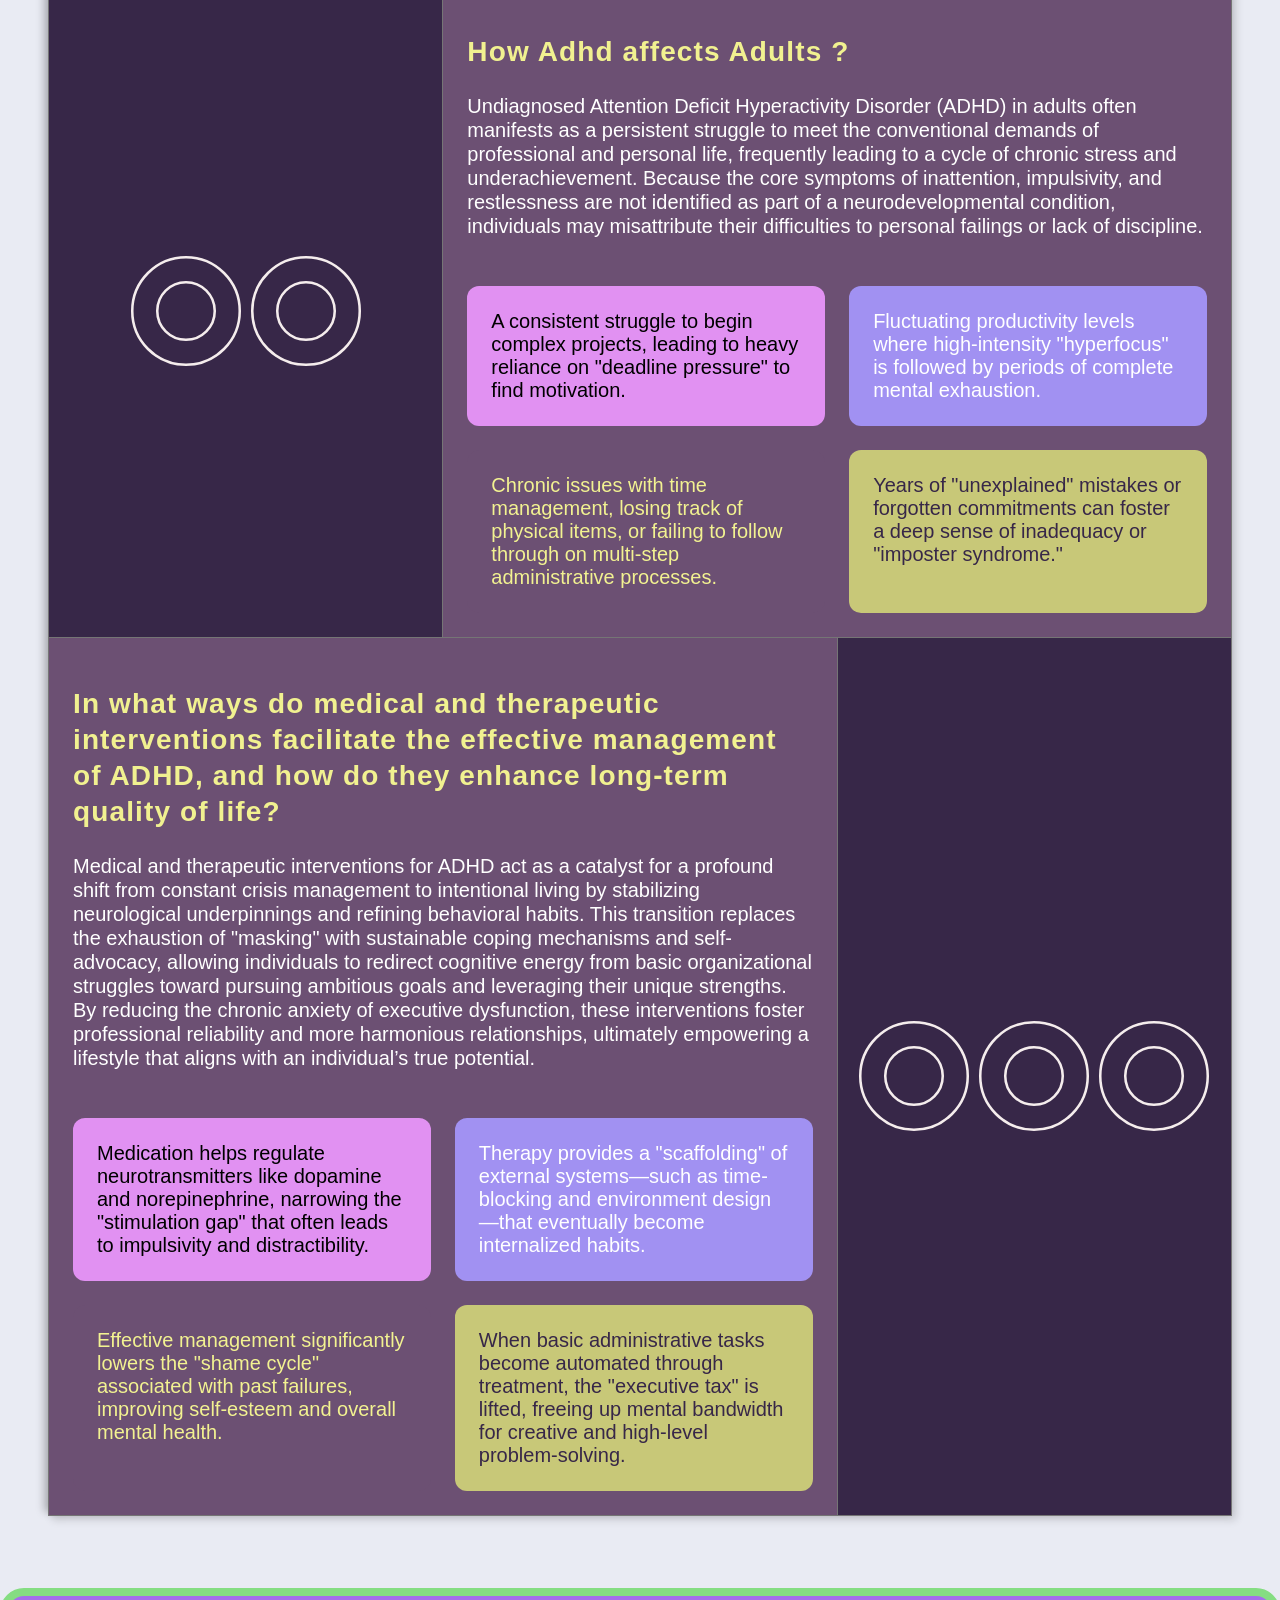
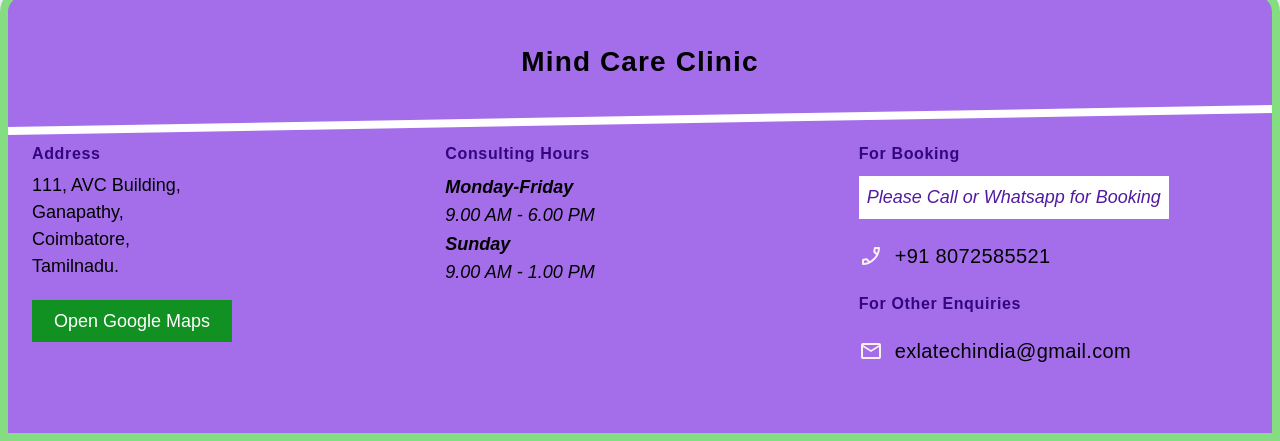
==== commit f94f95a9: "changes" ====
--- a/adhdselfscreening.html
+++ b/adhdselfscreening.html
@@ -84,12 +84,12 @@
 
          <div class="mobile-menu-wrapper">
         <ul class="mobile-menu-list"> 
-            <li class="mobile-menu-list-item"> <a class="mobile-menu-link mobile-link-button" href="#about-part"> About Doctor </a>  </li>
-            <li class="mobile-menu-list-item"><a class="mobile-menu-link mobile-link-button" href="#treatment-part"> Treatments </a></li>
-            <li class="mobile-menu-list-item"><a class="mobile-menu-link mobile-link-button" href="#contact-part"> Contact Information </a> </li>
-          
-
-            <li class="mobile-menu-list-item"><a class="mobile-menu-link mobile-link-button" href="#pricing-part"> Pricing </a></li>
+            <li class="mobile-menu-list-item"> <a class="mobile-menu-link mobile-link-button" href="index.html#about-part"> About Doctor </a>  </li>
+            <li class="mobile-menu-list-item"><a class="mobile-menu-link mobile-link-button" href="index.html#treatment-part"> Treatments </a></li>
+            <li class="mobile-menu-list-item"><a class="mobile-menu-link mobile-link-button" href="index.html#contact-part"> Contact Information </a> </li>
+          
+
+            <li class="mobile-menu-list-item"><a class="mobile-menu-link mobile-link-button" href="index.html#pricing-part"> Pricing </a></li>
 
 
 
@@ -133,7 +133,7 @@
 
 
           <div class="screening-title-breadcrumb-wrapper">
-                 <a class="bread-crumb-link" href="mentalhealthscreeningtools.html"> Mental Health Screening Tools </a>   <span class="bread-crumb-active-page"> Adult ADHD Screening </span>
+                 <a class="bread-crumb-link" href="mentalhealthscreeningtools.html#mental-health-tools"> Mental Health Screening Tools </a>   <span class="bread-crumb-active-page"> Adult ADHD Screening </span>
           </div>
 
 
@@ -250,6 +250,10 @@
 
             </main>
 
+             <main class="screening-seperator-section">
+          
+        </main>
+
             <div class="section-container">
 
             
--- a/assets/css/doctorprofile.css
+++ b/assets/css/doctorprofile.css
@@ -980,8 +980,8 @@
 
     background-color: #a46eeb;
 
-    border-top-left-radius: 120px;
-        border-top-right-radius: 120px;
+    border-top-left-radius: 24px;
+        border-top-right-radius: 24px;
 
         position: relative;
 
--- a/assets/css/doctorprofiletools.css
+++ b/assets/css/doctorprofiletools.css
@@ -2,6 +2,8 @@
 .screening-title-breadcrumb-wrapper
 {
     box-shadow: none !important;
+
+    padding-left: 0px;
 }
 
 .screening-title-breadcrumb-wrapper .bread-crumb-link
@@ -17,6 +19,11 @@
    font-size: 20px;
 
    cursor: pointer;
+
+   color: #7330ca;
+
+   font-style: italic;
+   letter-spacing: 0.2px;
 
 
 
@@ -48,14 +55,32 @@
    vertical-align: middle;
 
    font-size: 20px;
-       color:#565073;
+       color:#0b0a0f;
+
+ font-style: italic;
+   letter-spacing: 0.2px;
+
+
 
 }
 
 .screening-title-container
 {
     background-color: #7330ca !important;
-}
+
+    padding-top: 24px;
+    padding-bottom: 24px;
+}
+
+.screening-seperator-section {
+    background-image: linear-gradient(to right, #a7a6a6 1px, transparent 1px), linear-gradient(to bottom, #a7a6a6 1px, transparent 1px);
+    background-size: 60px 60px;
+    width: 100%;
+    height: 120px;
+    background-color: #fff;
+    border-bottom: 1px solid #a7a6a6 ;
+}
+
 
 
 .mentalhealth-tools-information-section
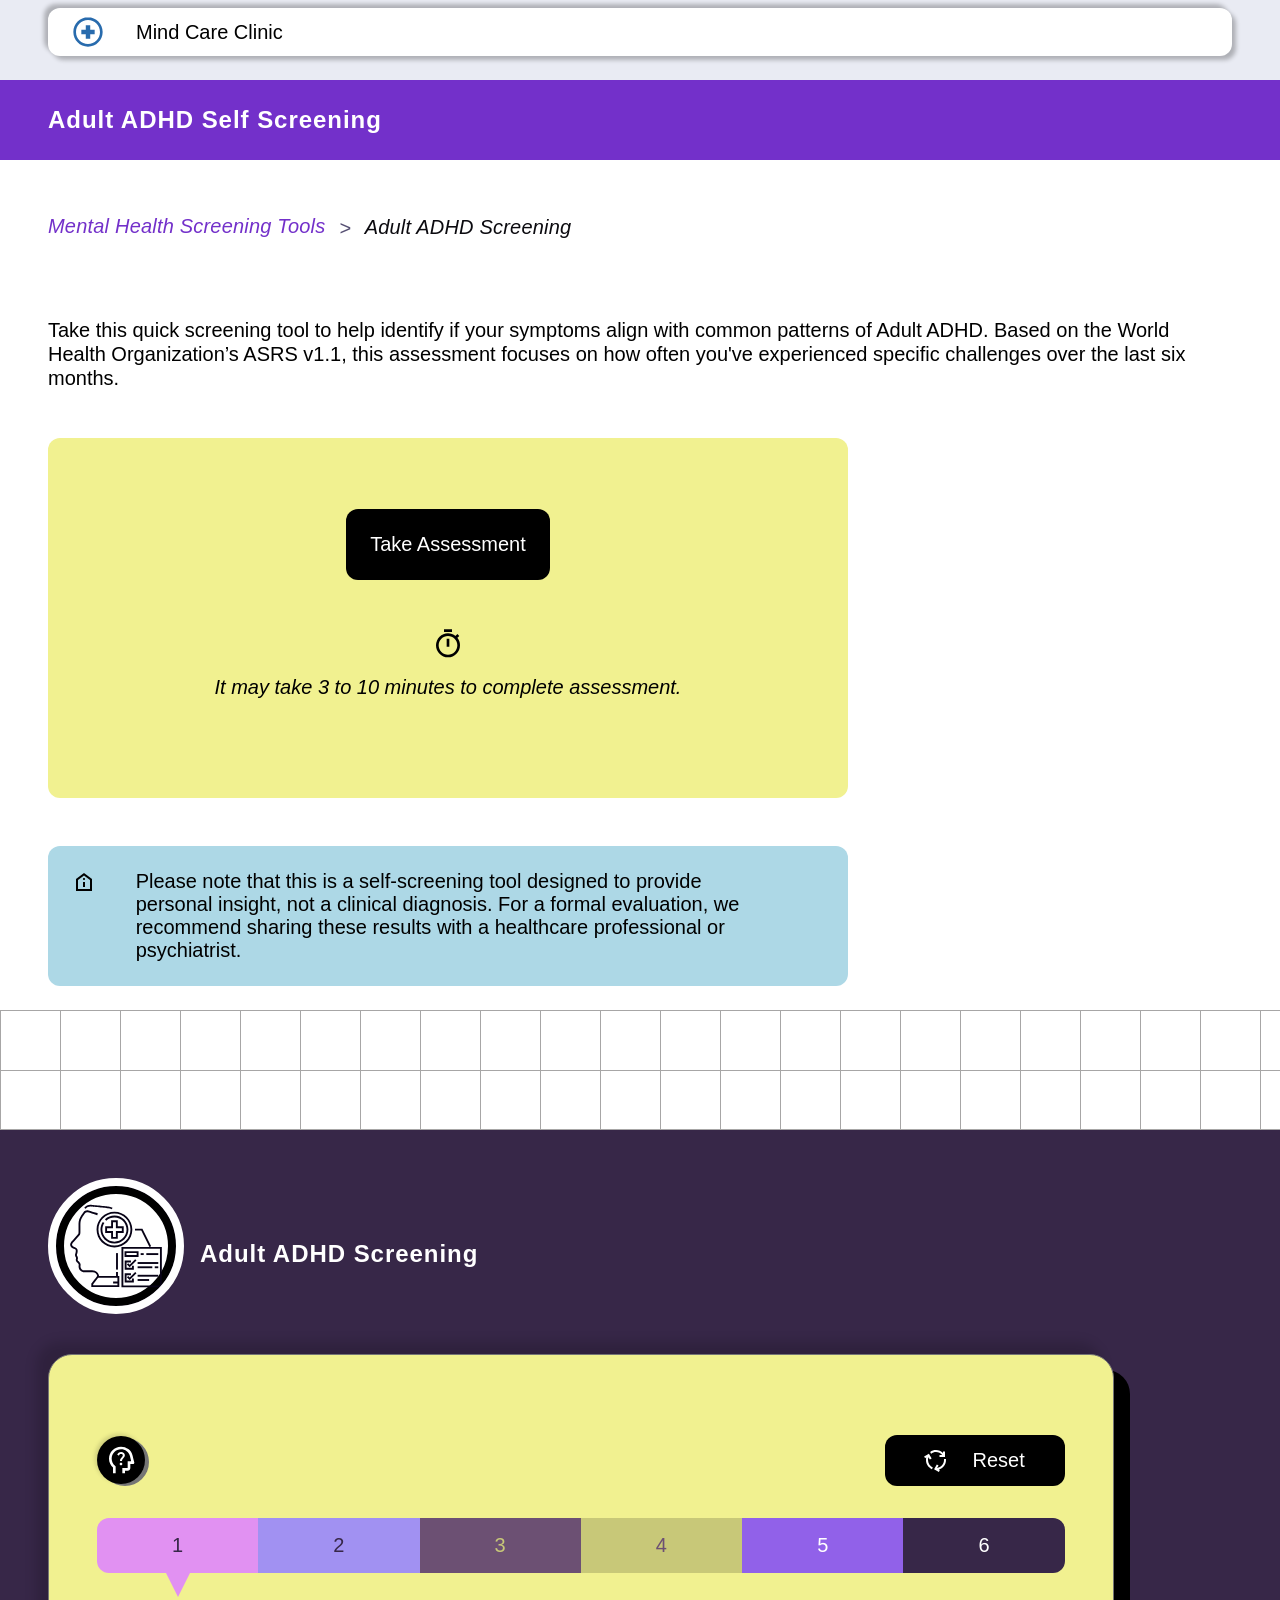
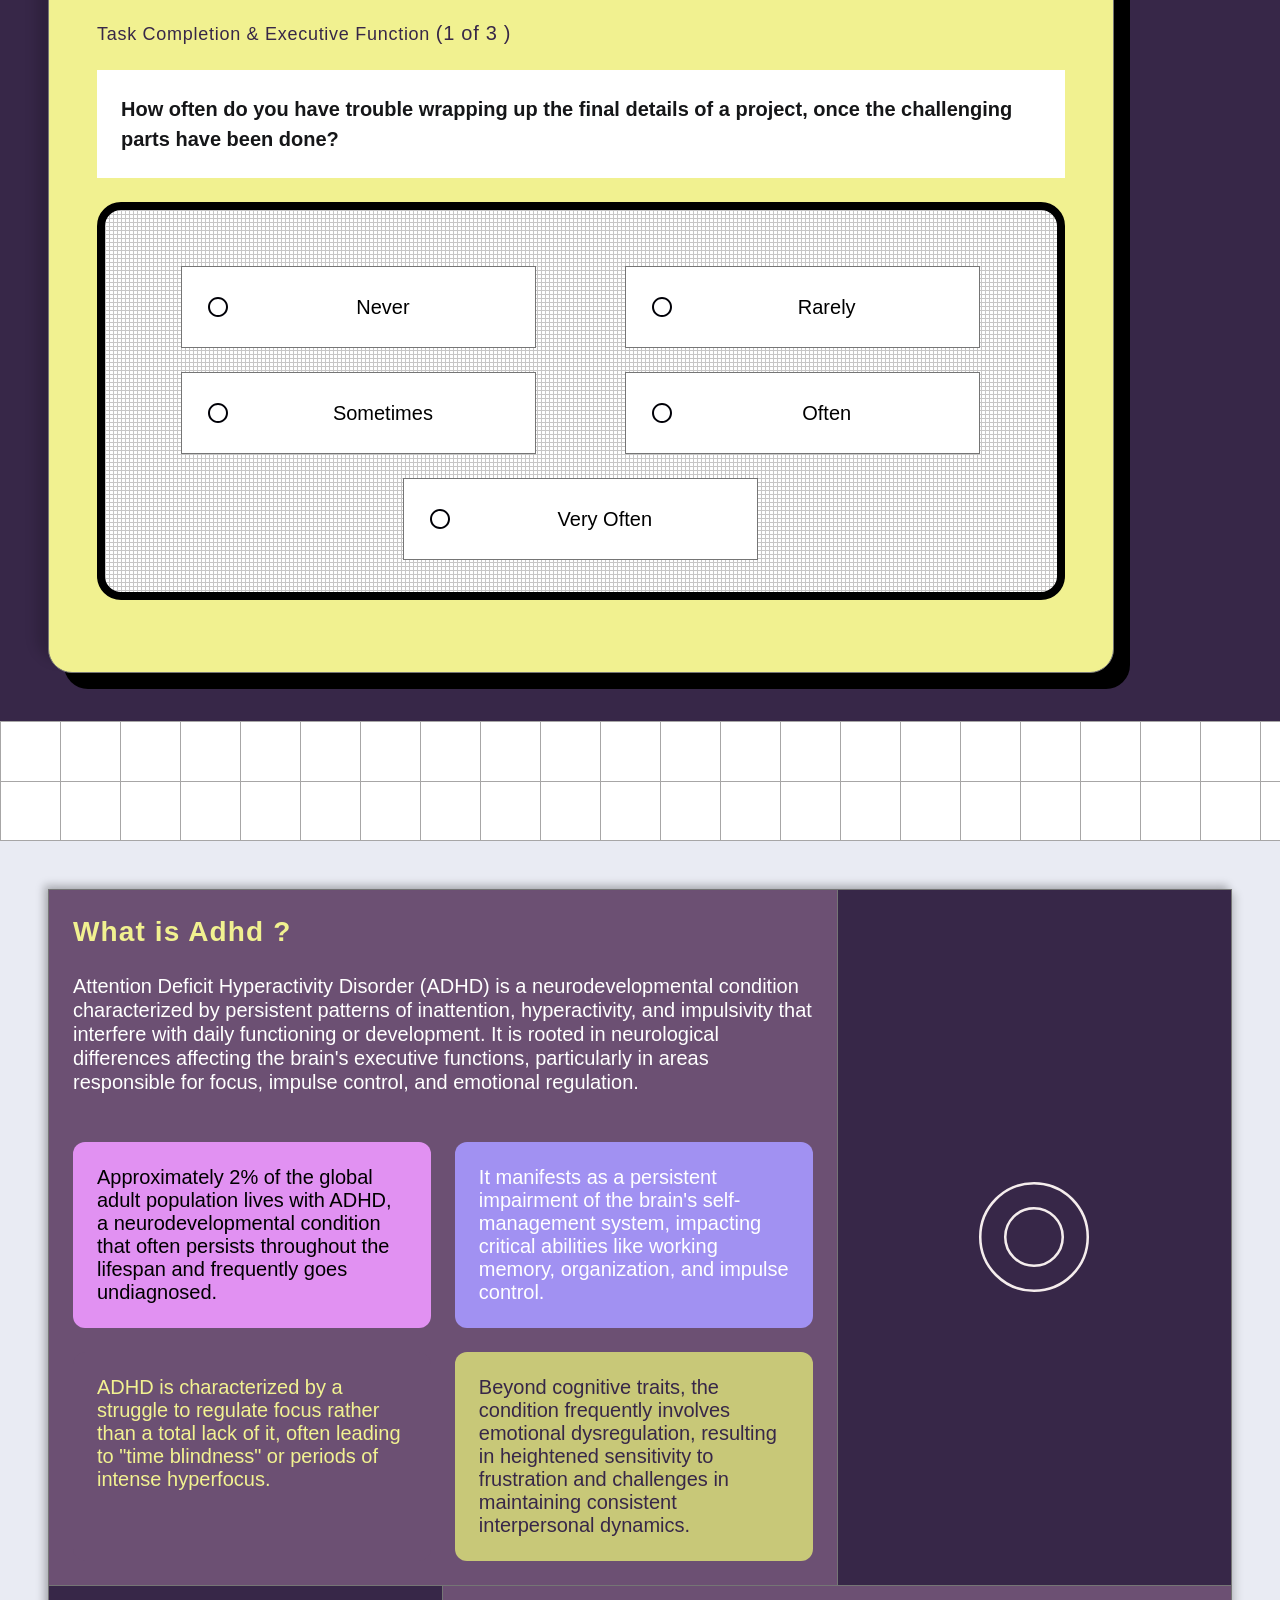
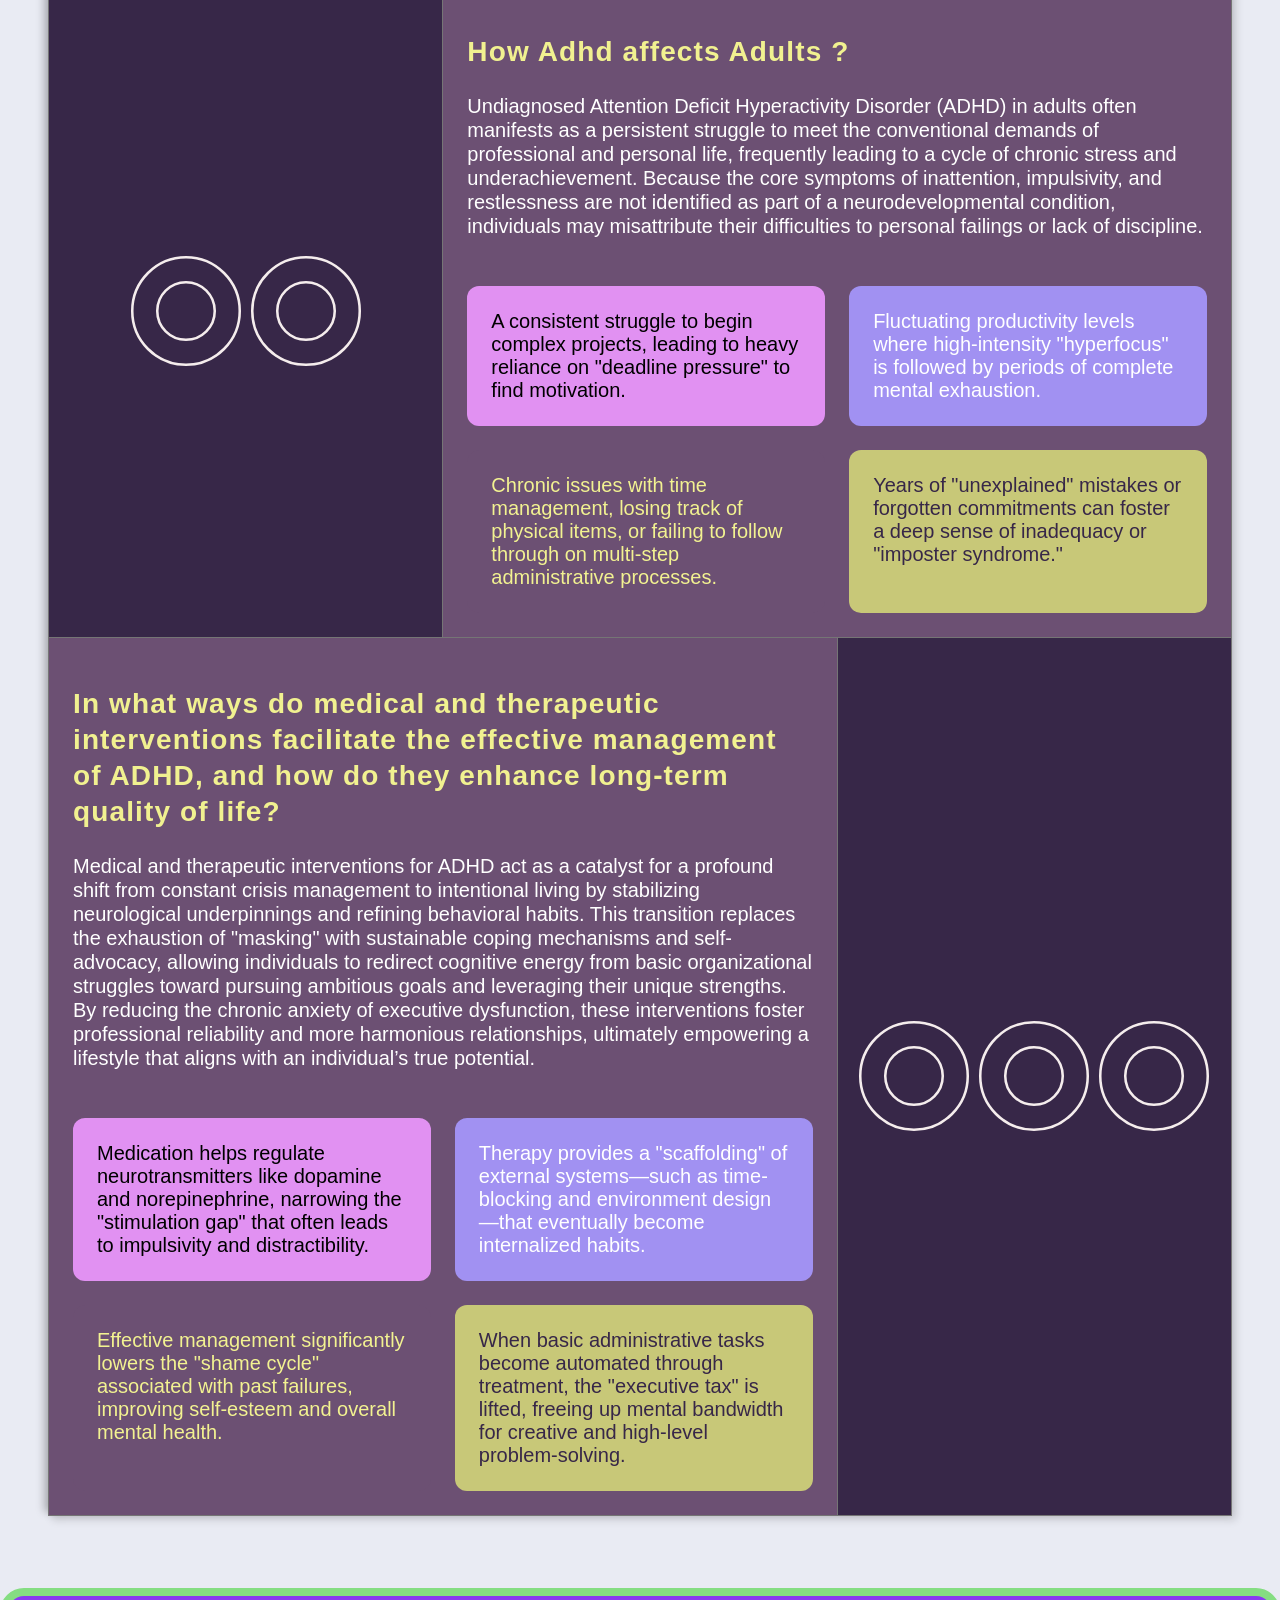
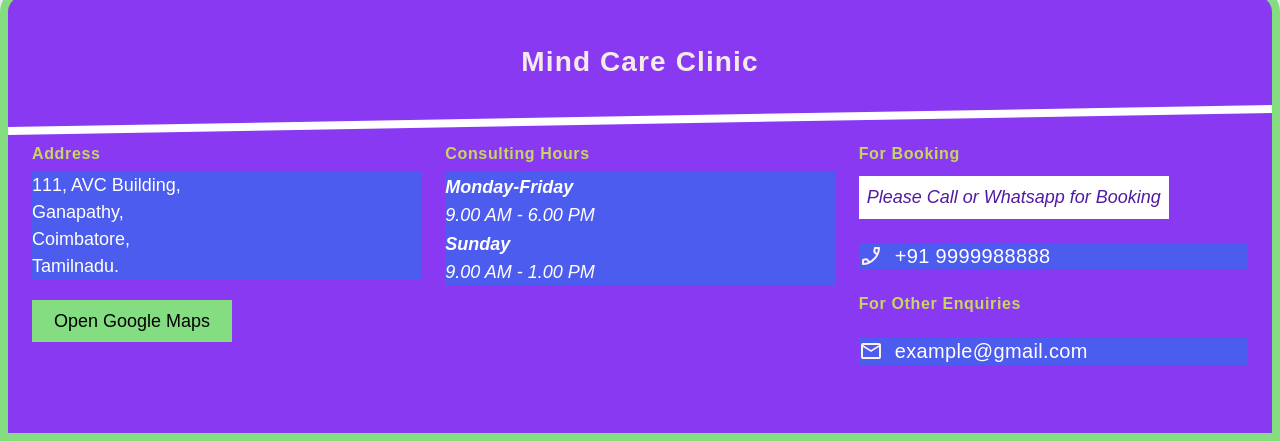
==== commit 0f6fb723: "changes" ====
--- a/adhdselfscreening.html
+++ b/adhdselfscreening.html
@@ -66,7 +66,7 @@
 
             <a class="dprofile-logo-icon"> <img src="assets/images/dprofile_icons/medical-circle.svg" style="width: 32px;height:32px"/>  </a>
 
-            <a class="dprofile-logo-title"> Mind Care Clinic</a>
+            <a class="dprofile-logo-title" href="index.html"> Mind Care Clinic</a>
 
             <div class="dprofile-spacer"> </div>
 
@@ -542,7 +542,7 @@
                                 <ul class="dprofile-location-info">
                                     <li class="footer-contact-info-list  mtop-24"> 
 
-                                             <span style="width: 24px;height: 24px;"> <img src="assets/images/icons/footerphoneicon.svg" /> </span> <span> +91 8072585521 </span>
+                                             <span style="width: 24px;height: 24px;"> <img src="assets/images/icons/footerphoneicon.svg" /> </span> <span> +91 9999988888 </span>
 
                                       </li>
                                    
@@ -555,7 +555,7 @@
                                    
                                     <li class="footer-contact-info-list mtop-24"> 
 
-                                           <span style="width: 24px;height: 24px;"> <img src="assets/images/icons/footercontacticon.svg" /> </span> <span> exlatechindia@gmail.com </span>
+                                           <span style="width: 24px;height: 24px;"> <img src="assets/images/icons/footercontacticon.svg" /> </span> <span> example@gmail.com </span>
 
                                        </li>
                                 </ul>
--- a/assets/css/doctorprofile.css
+++ b/assets/css/doctorprofile.css
@@ -978,7 +978,7 @@
     padding-top: 48px;
     padding-bottom: 48px;
 
-    background-color: #a46eeb;
+    background-color: #8939f1;
 
     border-top-left-radius: 24px;
         border-top-right-radius: 24px;
@@ -991,6 +991,7 @@
 .dprofile-footer-title
 {
     text-align: center;
+    color: #f5eaea;
 }
 
 .dprofile-footer-top-decoration
@@ -1030,7 +1031,7 @@
 .dprofile-footer-grid-column-title
 {
 
-    color: #340580;
+    color: #c8d563;
 }
 
 .dprofile-contact-notes
@@ -1057,6 +1058,7 @@
     list-style: none;
     padding: 0px;
     margin-top: 8px;
+    background-color: #4c5cee;
 
 }
 .dprofile-location-info li
@@ -1064,6 +1066,8 @@
   font-size: 18px;
   font-weight: 400;
   line-height: 27px;
+  color:#fff;
+  font-weight: 400;
 }
 
 .dprofile-google-map-button
@@ -1071,6 +1075,8 @@
     display: inline-block;
     padding: 8px 16px;
     background-color: #119122;
+    background-color: #85dd82;
+
     color:#fff;
 }
 
@@ -1079,7 +1085,7 @@
   outline: 0px;
   border:0px;
   background:inherit;
-  color: #fff;
+  color: #000;
   font-size: 18px;
   line-height: 24px;
 }
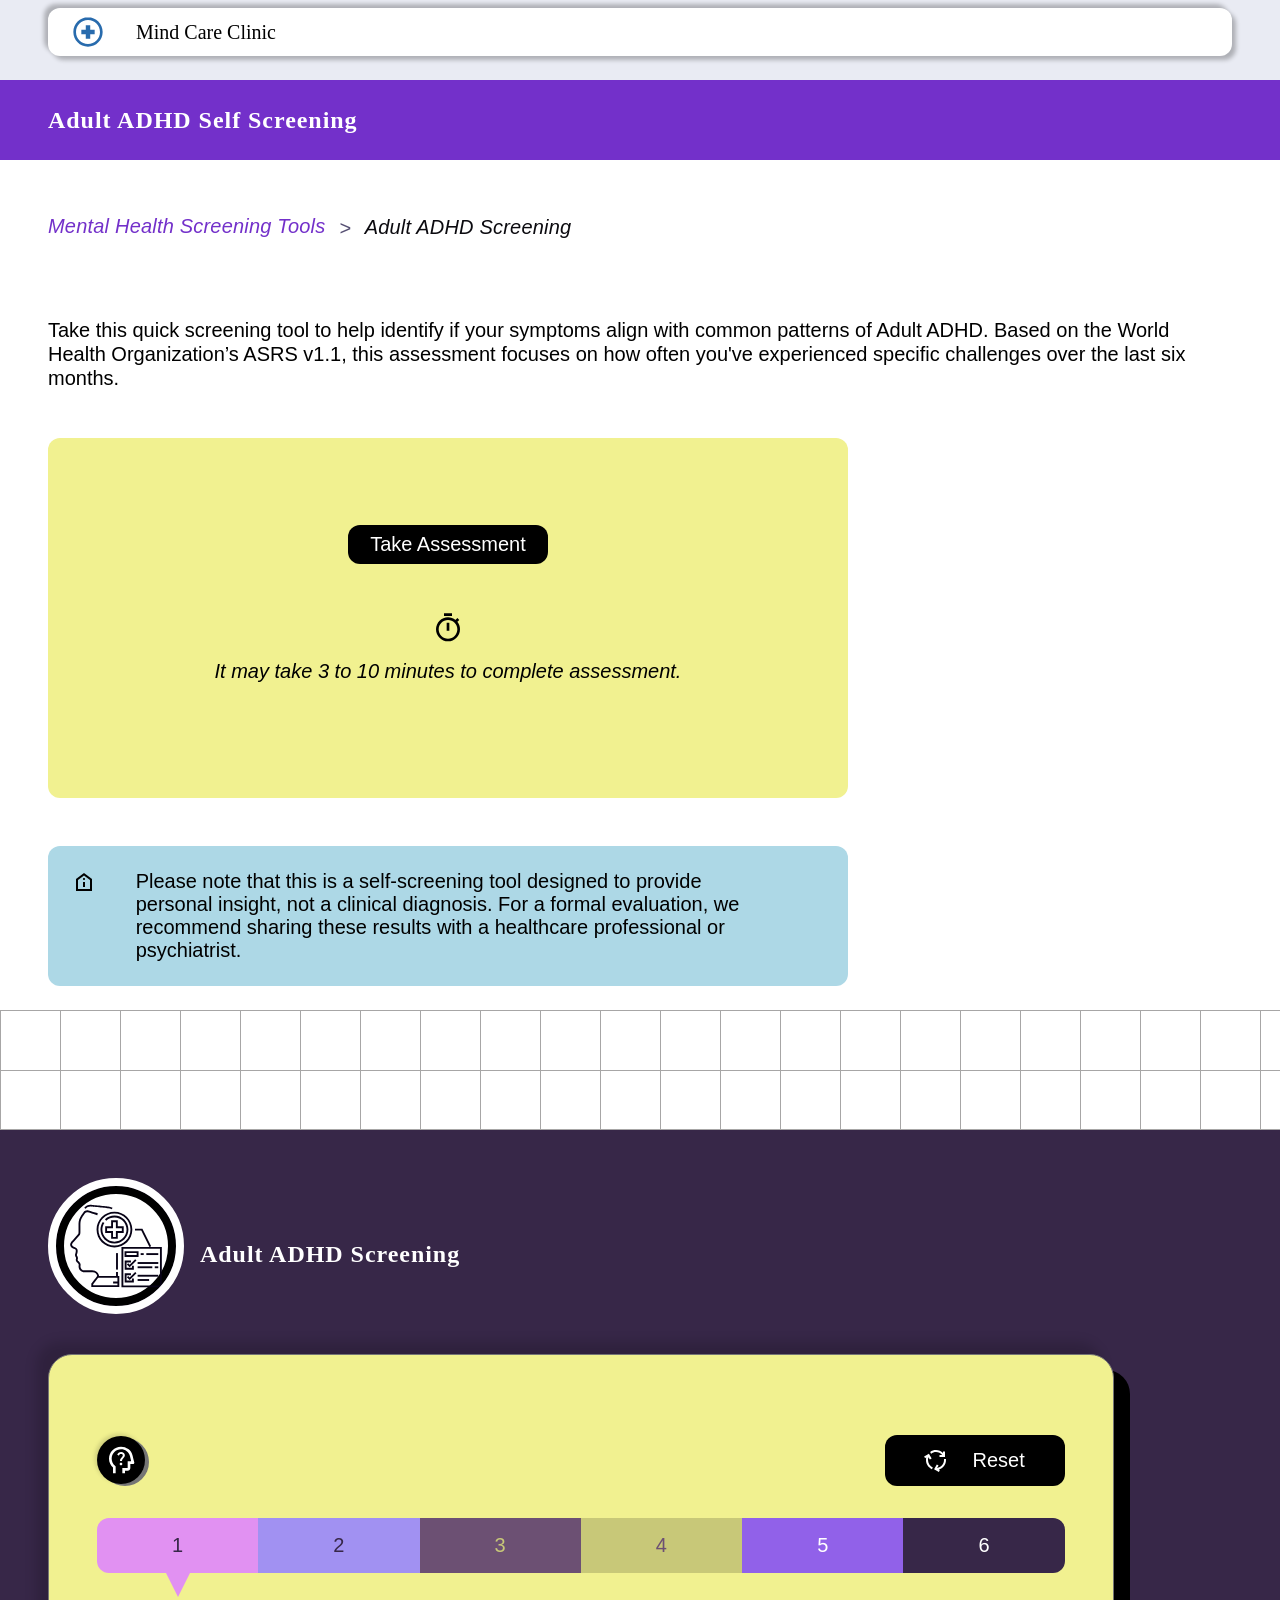
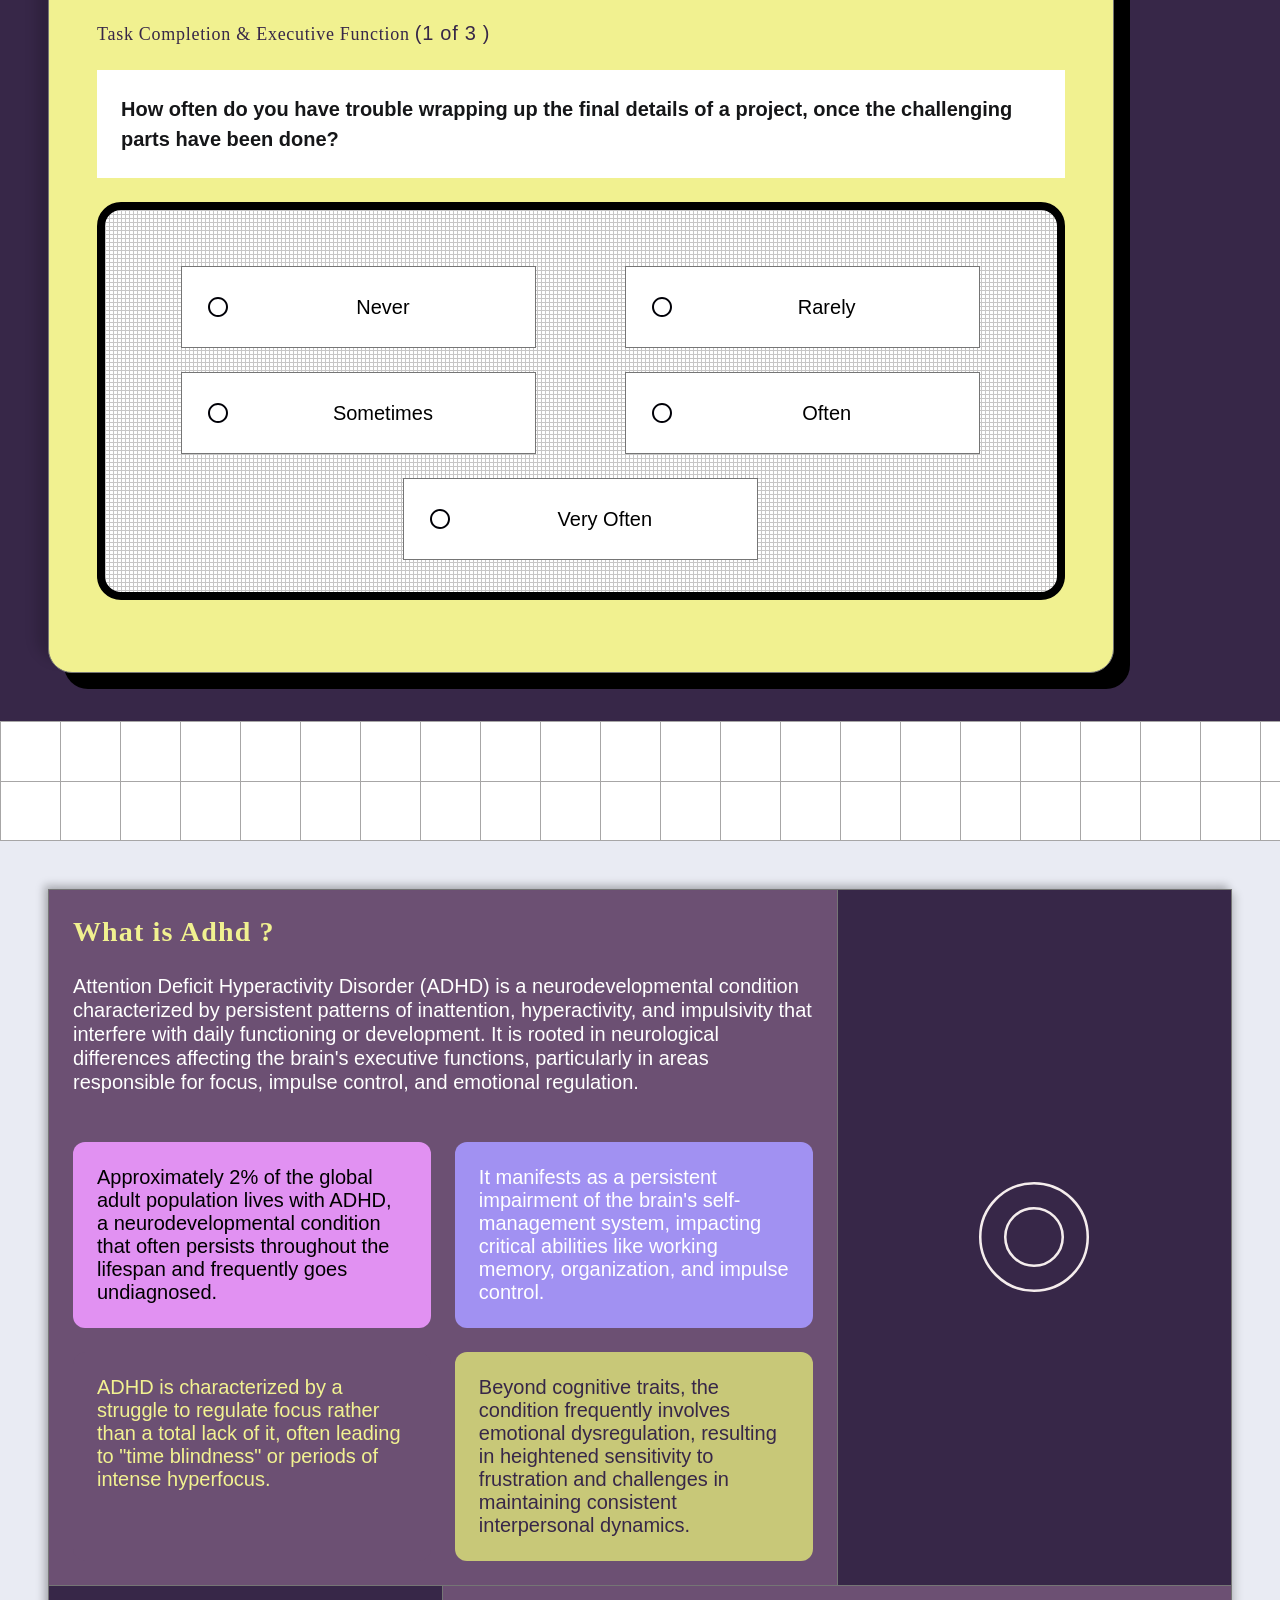
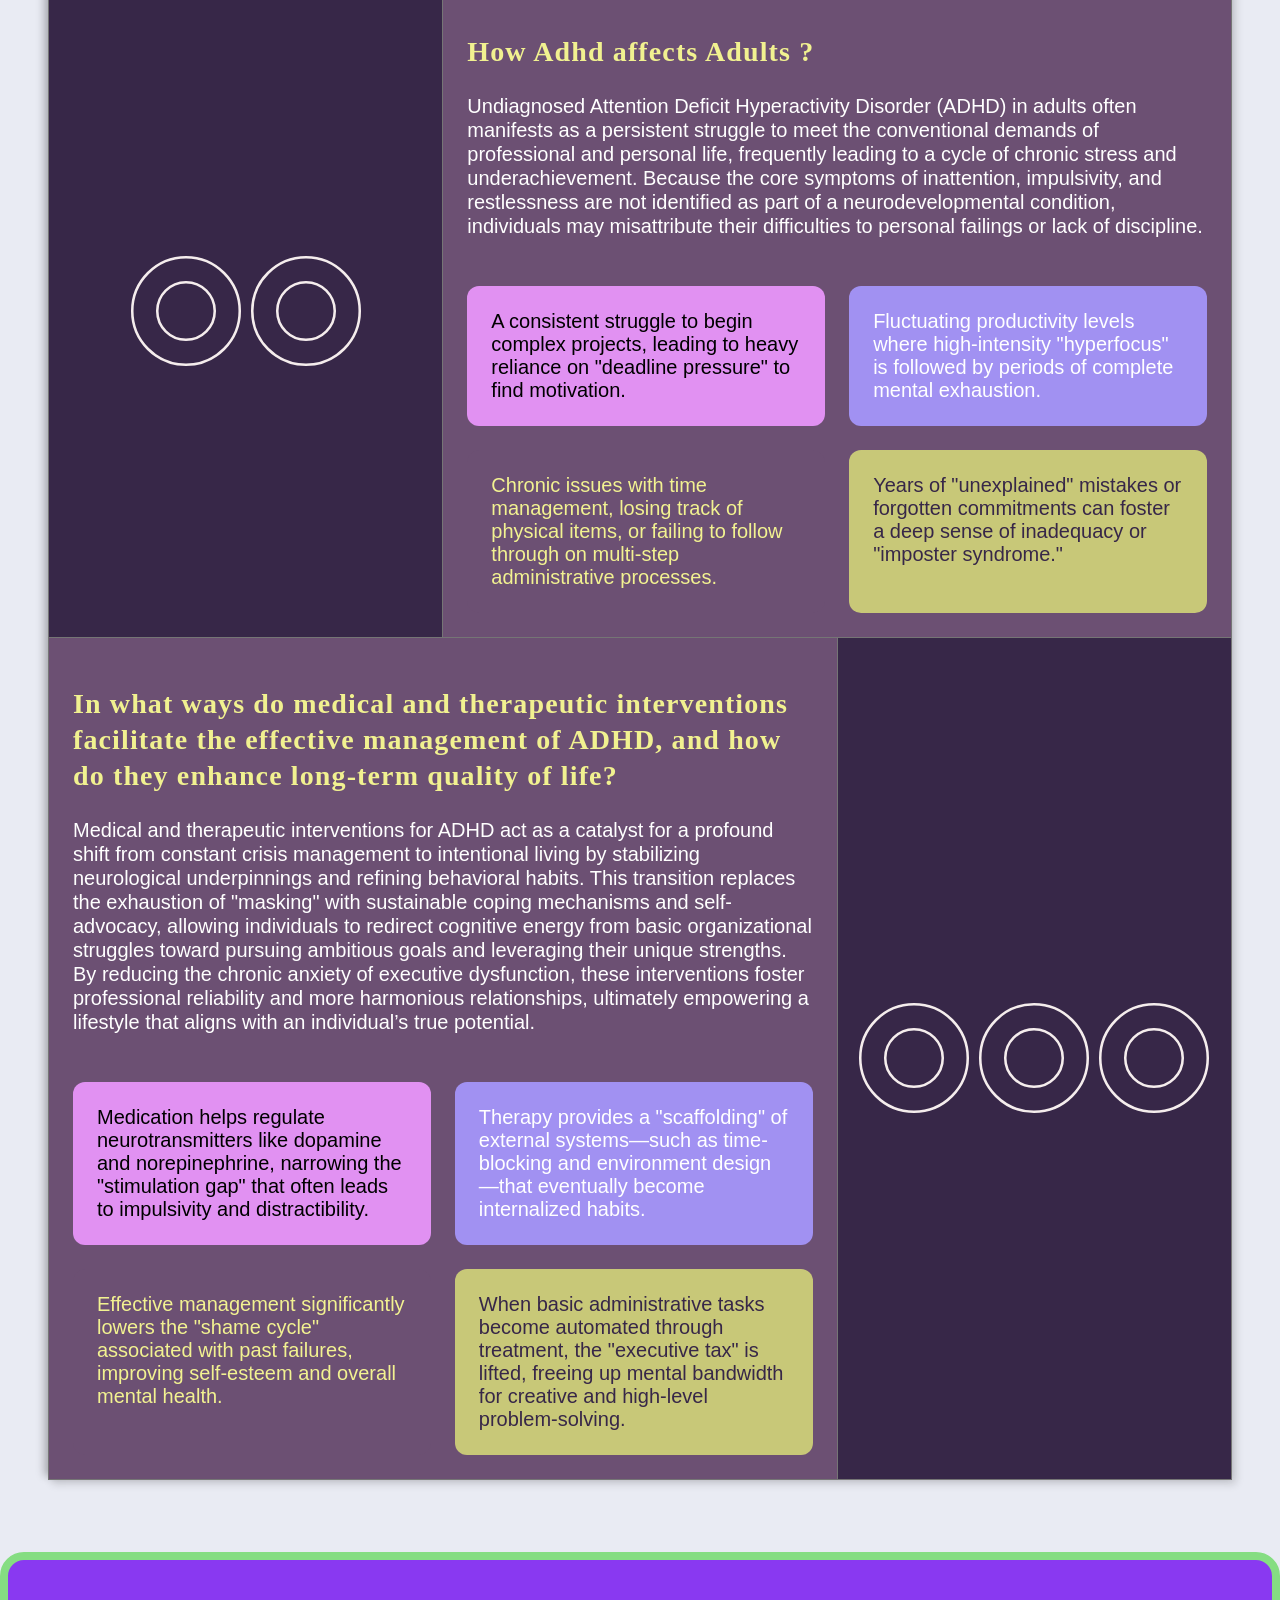
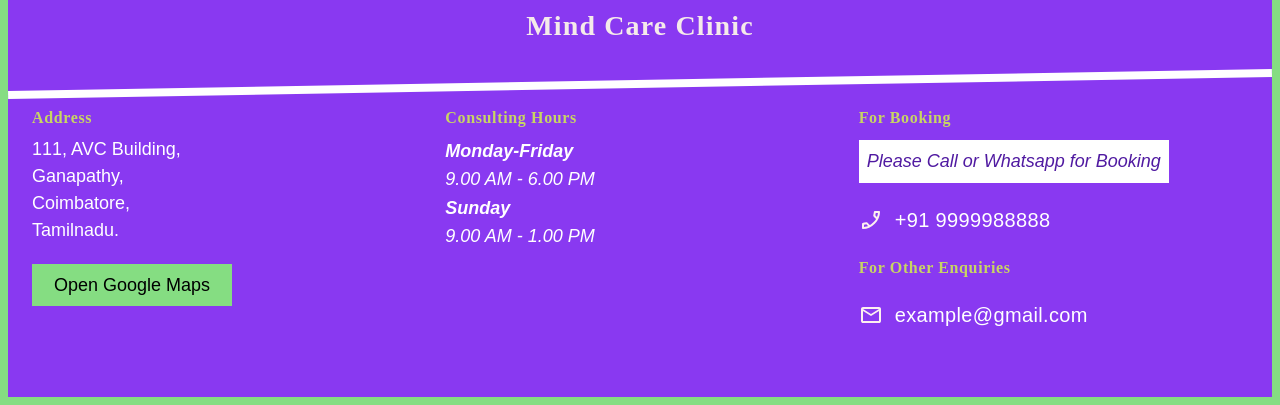
==== commit bb298a77: "changes" ====
--- a/adhdselfscreening.html
+++ b/adhdselfscreening.html
@@ -3,6 +3,9 @@
 <head>
 
   <meta name="viewport" content="width=device-width, initial-scale=1.0"> 
+  <meta charset="UTF-8">
+
+  
   <link rel="icon" type="image/svg" href="assets/images/dprofile_icons/medical-circle.svg">
 
 
--- a/assets/css/doctorprofile.css
+++ b/assets/css/doctorprofile.css
@@ -17,6 +17,16 @@
   font-size:20px;
 
 }
+
+
+h1, h2, h3, h4, h5, h6
+{
+     font-family: 'Lora', Georgia, "Times New Roman", serif !important;
+}
+
+
+
+
 
 
 .glide__slide
@@ -82,6 +92,64 @@
   min-height: 400px;
 }
 
+.dprofile-hero-card-grid-column-bottom-left
+{
+      background-color: rgb(121, 221, 82);
+
+      background-color: #D3D3D3;
+
+      display: flex;
+      justify-content: center;
+  
+}
+.dprofile-hero-card-grid-column-bottom-right
+{
+    background-color: rgb(121, 221, 82);
+          background-color: #D3D3D3;
+
+          display: none;
+
+}
+
+
+.dprofile-hero-contact-us-button-wrap
+{
+    padding: 12px 24px;
+
+    width: 240px;
+    border: 2px solid #491AC9;
+
+    border-radius: 12px;
+
+    background-color: #fff;
+    text-align: center;
+    font-weight: 600;
+
+    cursor: pointer;
+
+    
+}
+
+.dprofile-hero-contact-us-button-wrap:hover
+
+{
+    color:#491AC9;
+
+
+}
+
+.dprofile-hero-contact-us-button button
+{
+  border: 0px;
+  background-color: inherit;
+  color:inherit;
+  outline:0px;
+
+  font-size: 18px;
+   line-height: 27px;
+
+}
+
 
 
 .dprofile-navbar
@@ -114,7 +182,8 @@
     line-height: 28px;
     padding: 8px;
     cursor: pointer;
-   
+        font-family: 'Lora', Georgia, "Times New Roman", serif !important;
+
 
 }
 .dprofile-spacer
@@ -150,6 +219,10 @@
     padding: 0px;
     border-radius: 24px;
 
+    border:solid 2px #8939f1;
+
+    overflow: hidden;
+
     
 }
 
@@ -157,7 +230,7 @@
 .dprofile-hero-card-grid
 {
     display: grid;
-    gap:24px;
+    gap:0px;
     grid-template-columns: repeat(12, minmax(10px, 1fr));
 }
 
@@ -1058,7 +1131,6 @@
     list-style: none;
     padding: 0px;
     margin-top: 8px;
-    background-color: #4c5cee;
 
 }
 .dprofile-location-info li
--- a/assets/css/doctorprofiletools.css
+++ b/assets/css/doctorprofiletools.css
@@ -63,6 +63,22 @@
 
 
 }
+
+.screening-take-test-btn-wrapper {
+    background-color: #000;
+    color: #fff !important;
+    justify-content: center;
+    min-width: 200px;
+    max-width: 80%;
+    border-radius: 12px;
+    gap: 12px;
+    padding: 8px 8px;
+    cursor: pointer;
+    text-align: center;
+    display: flex;
+}
+
+
 
 .screening-title-container
 {
